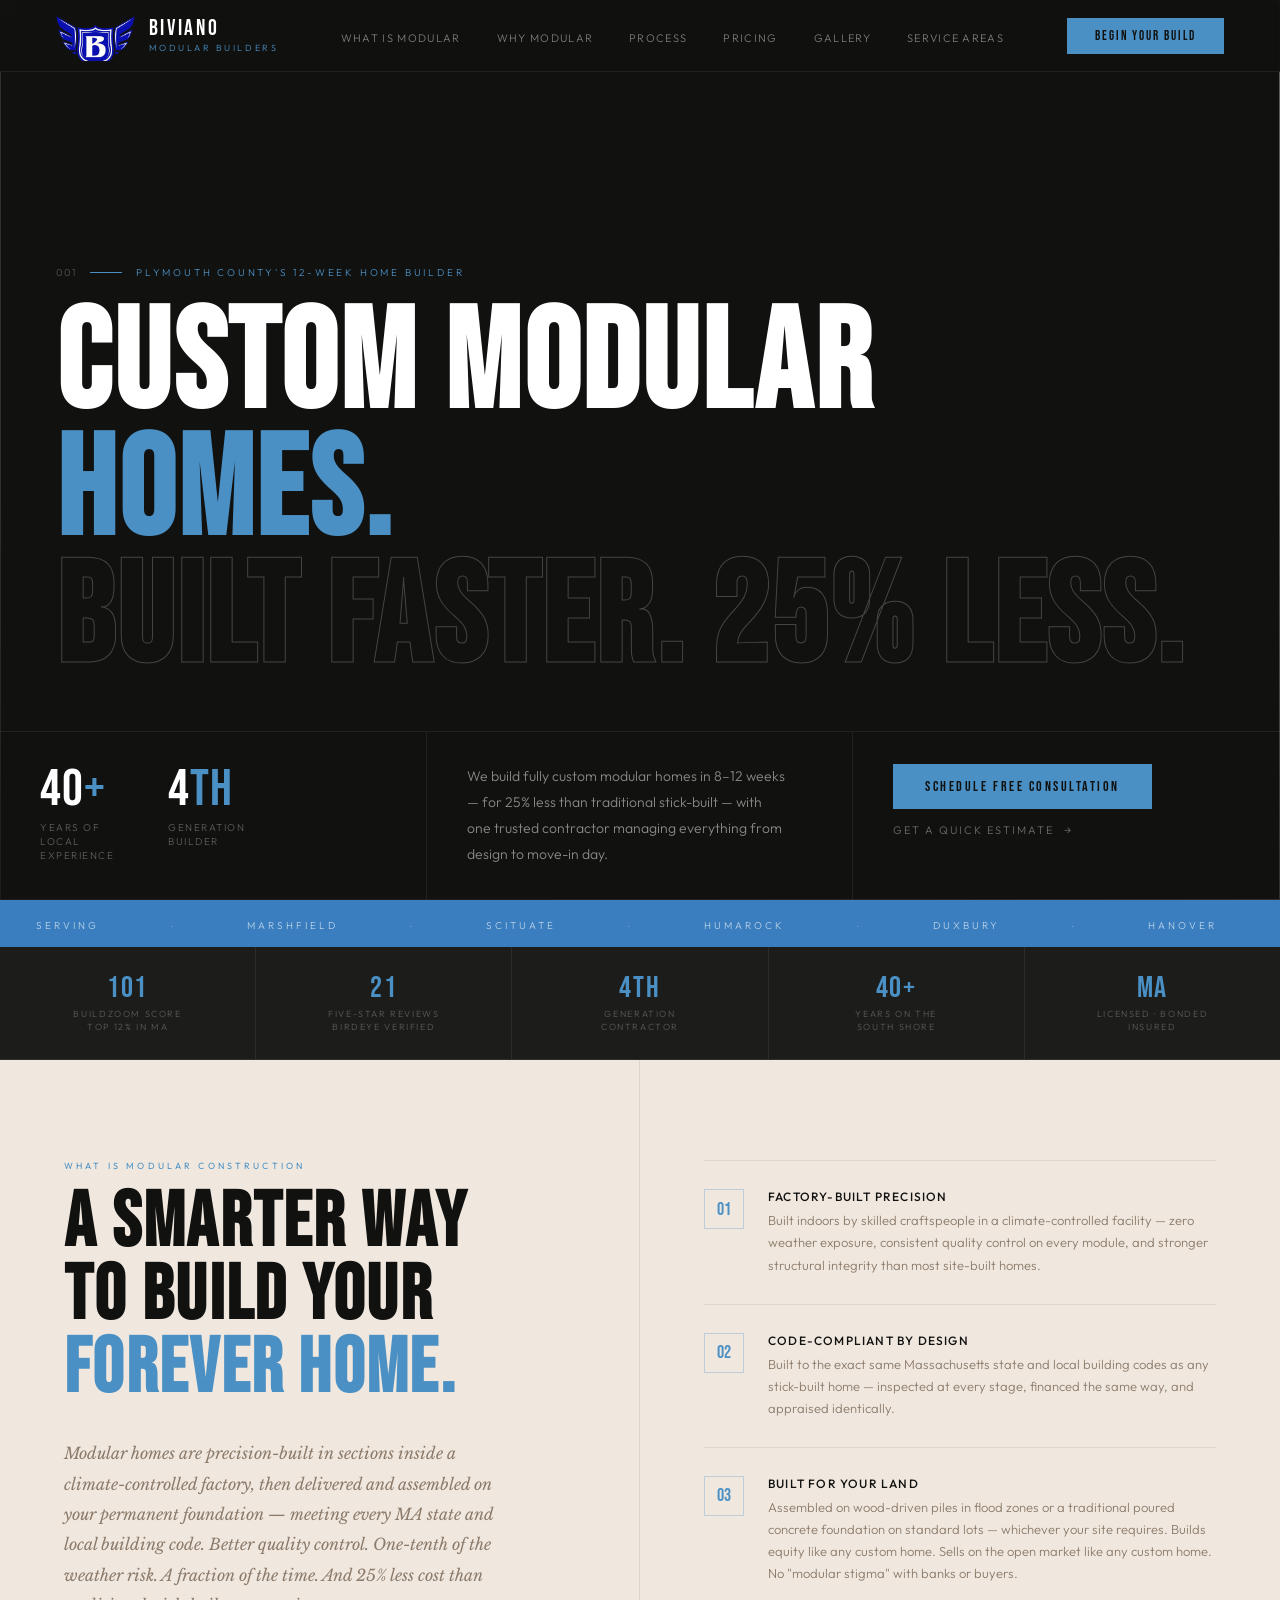
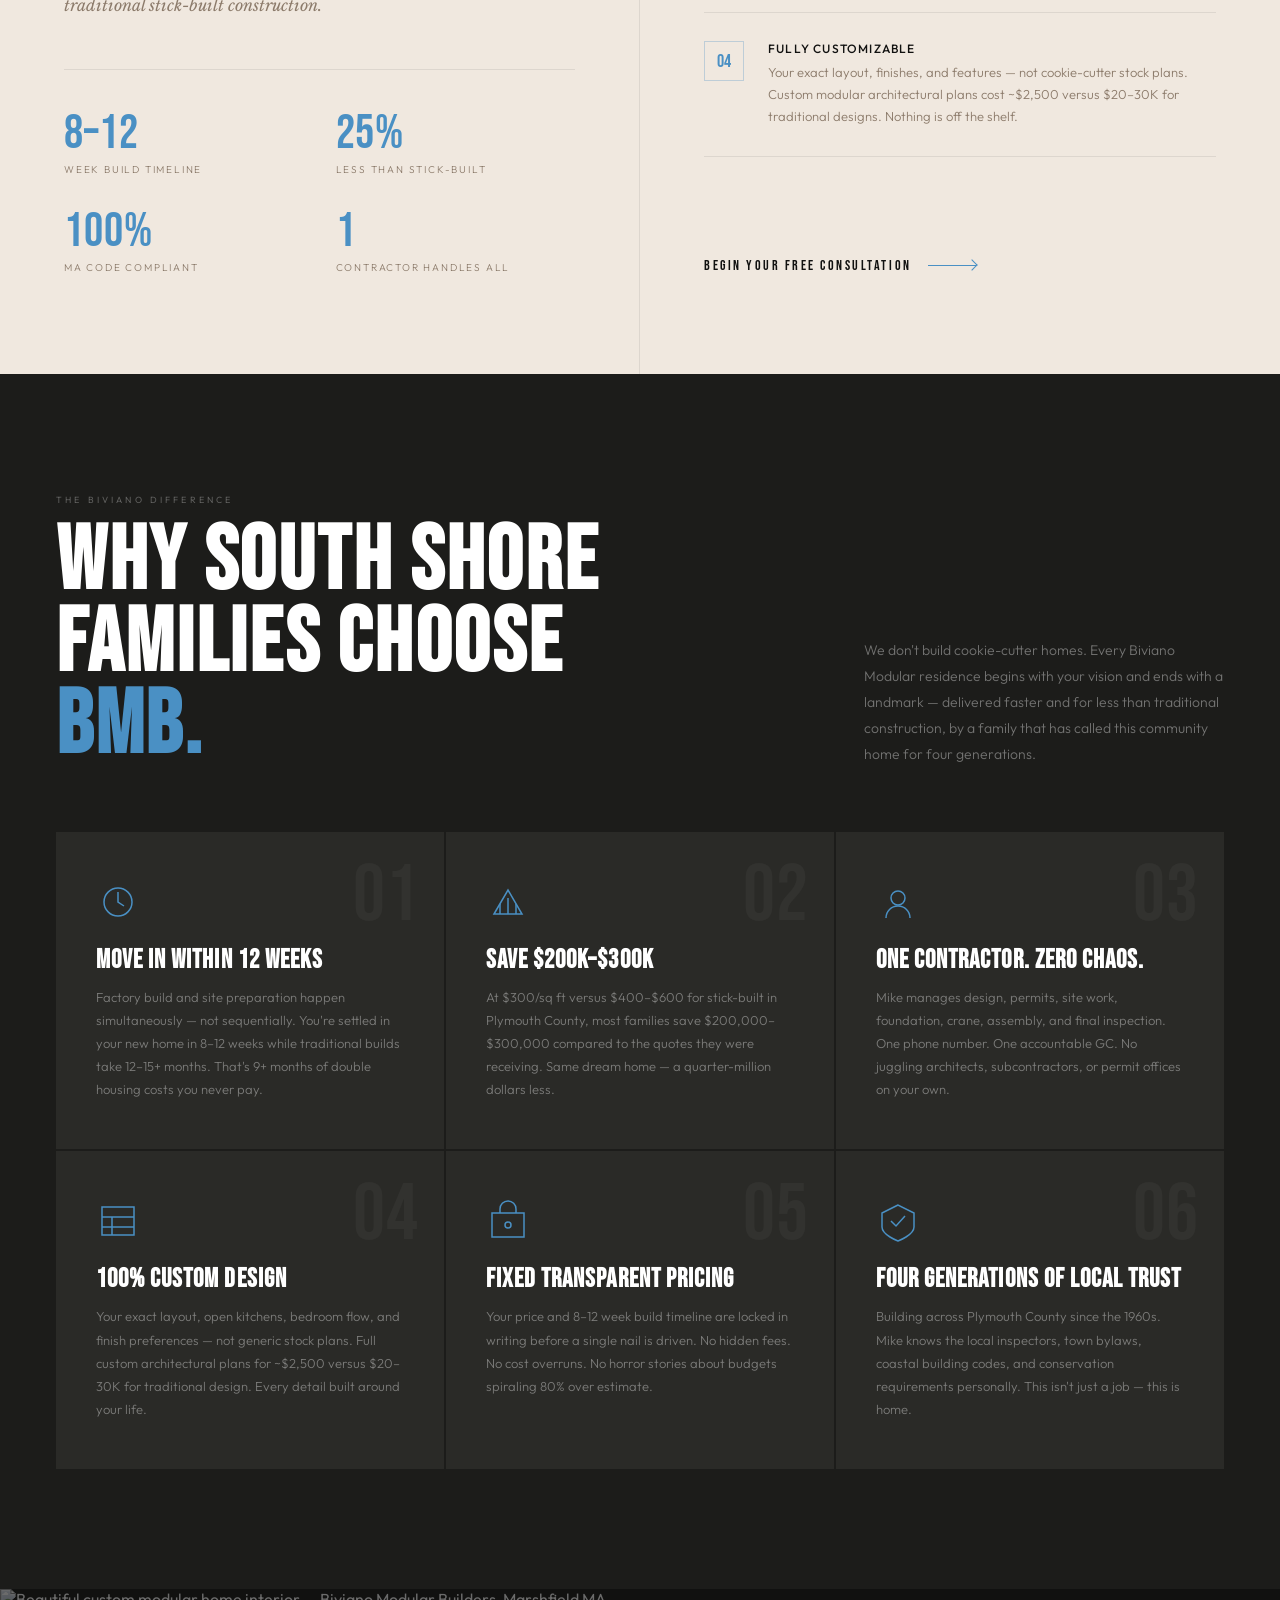
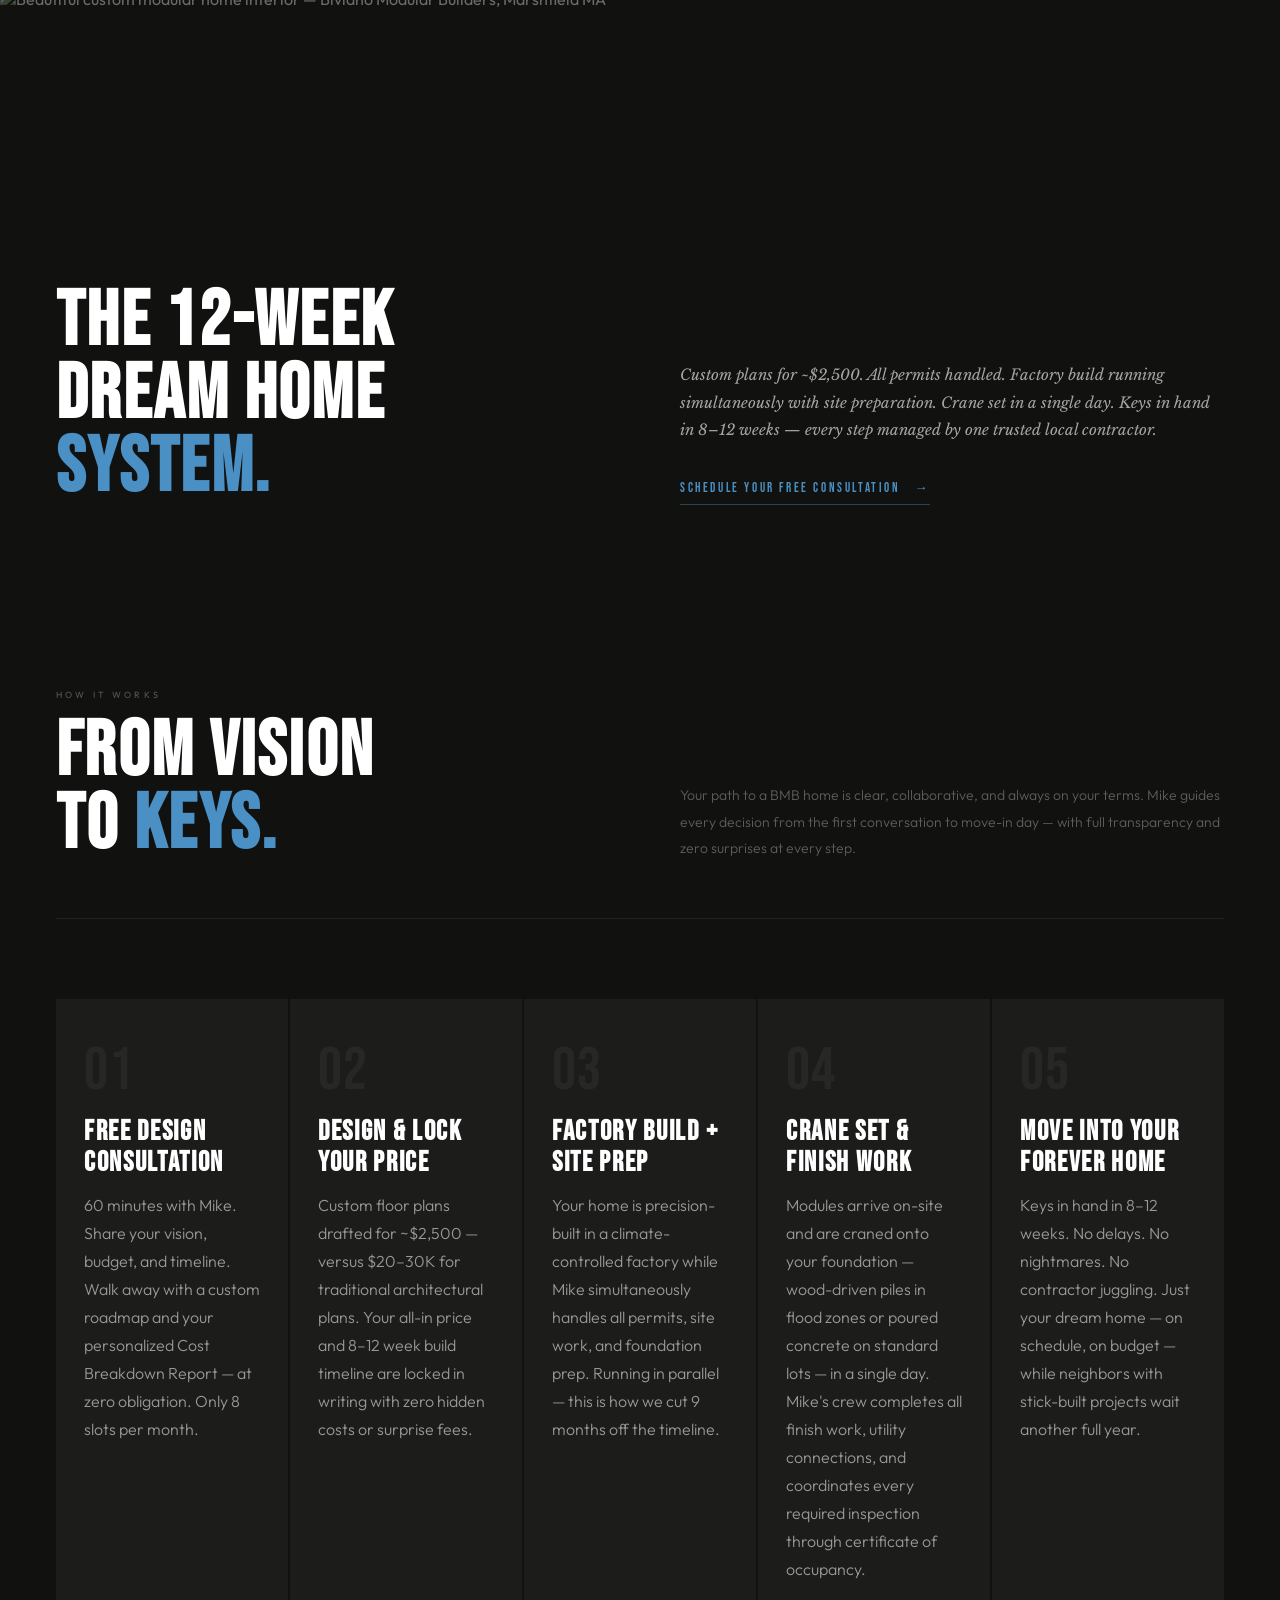
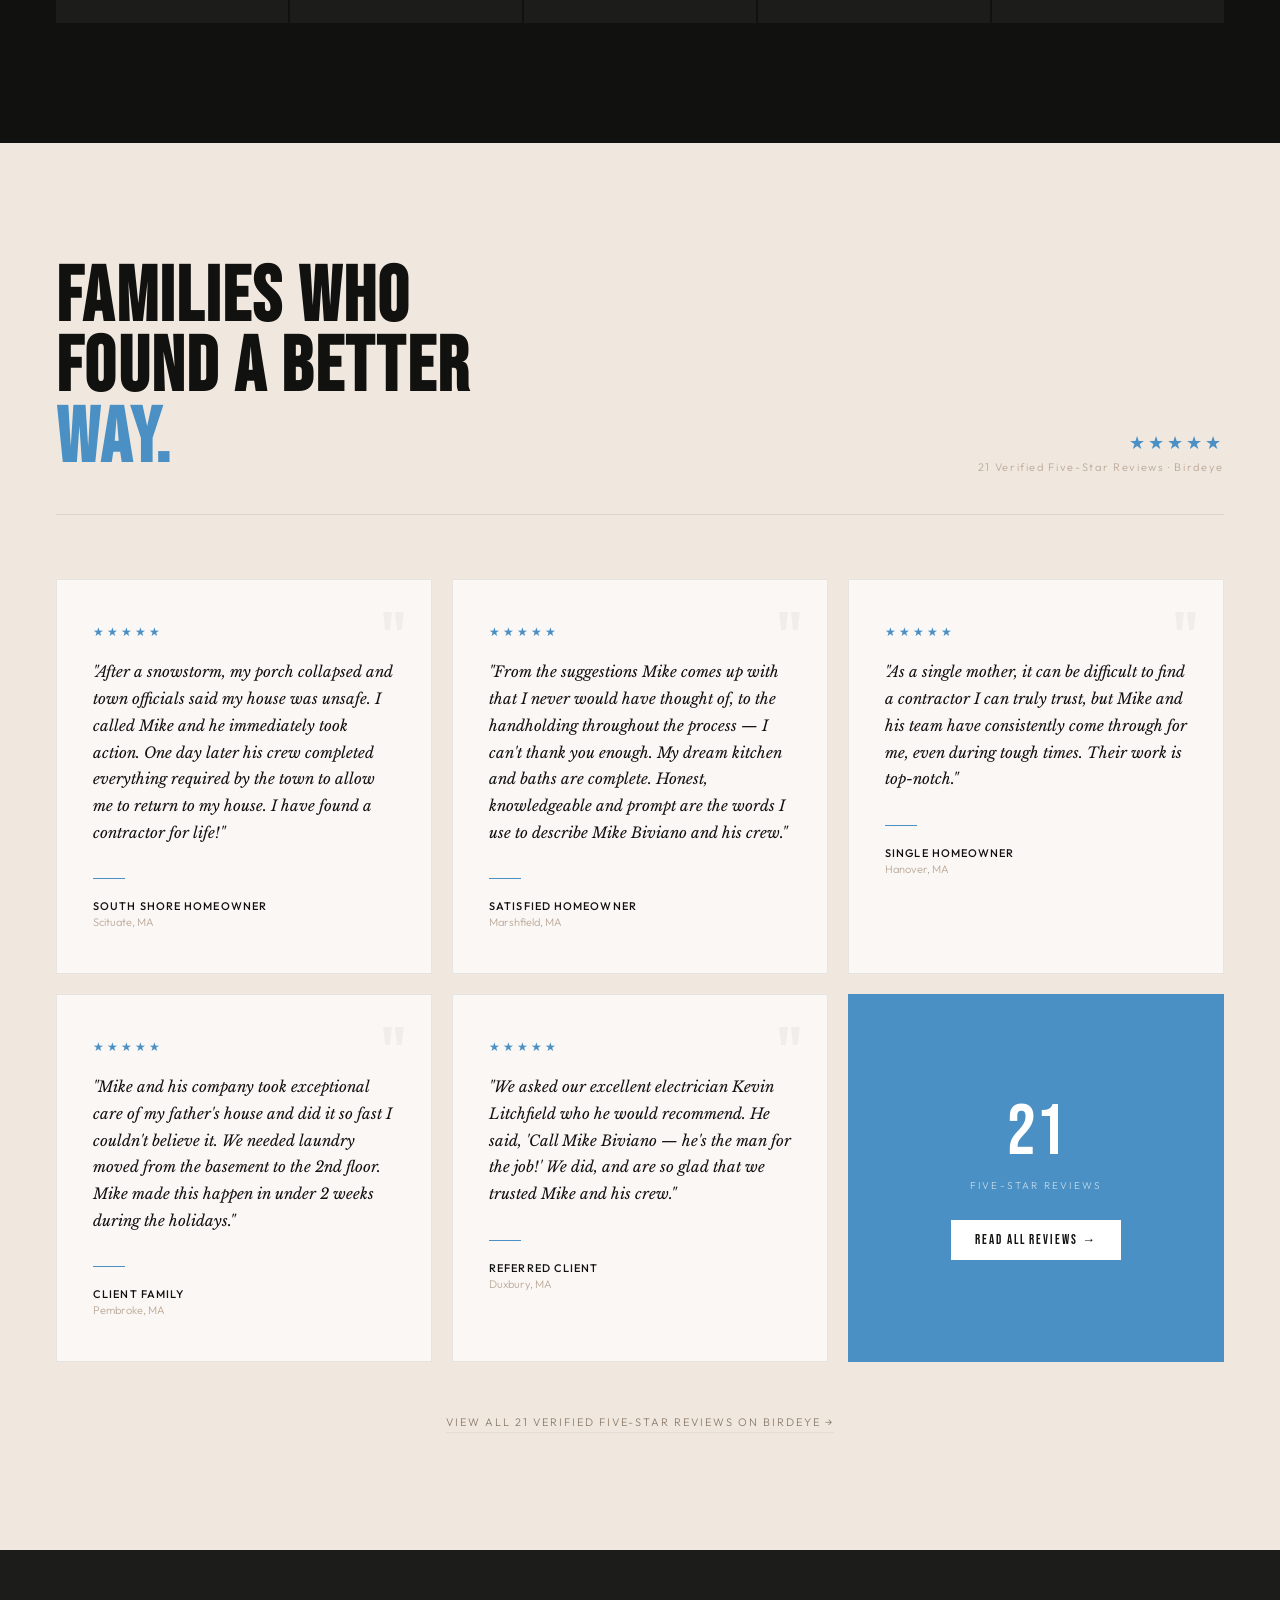
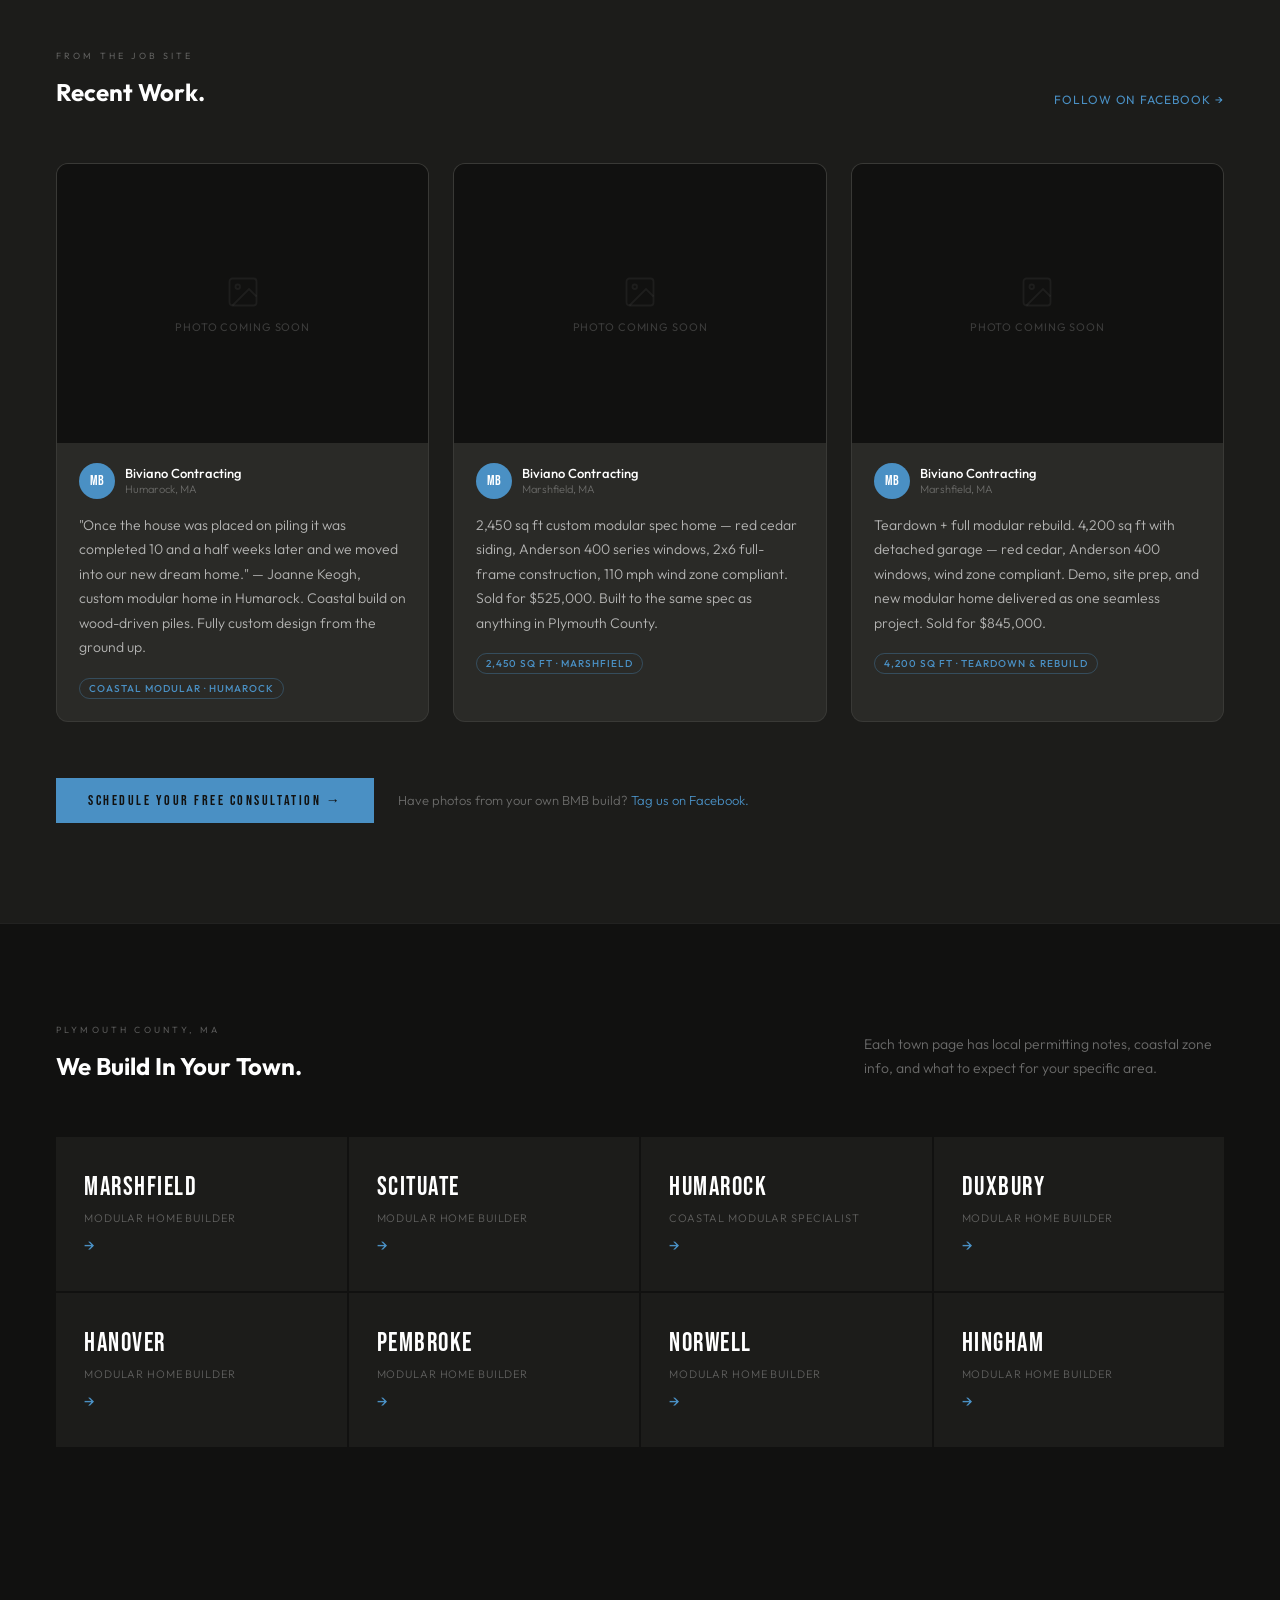
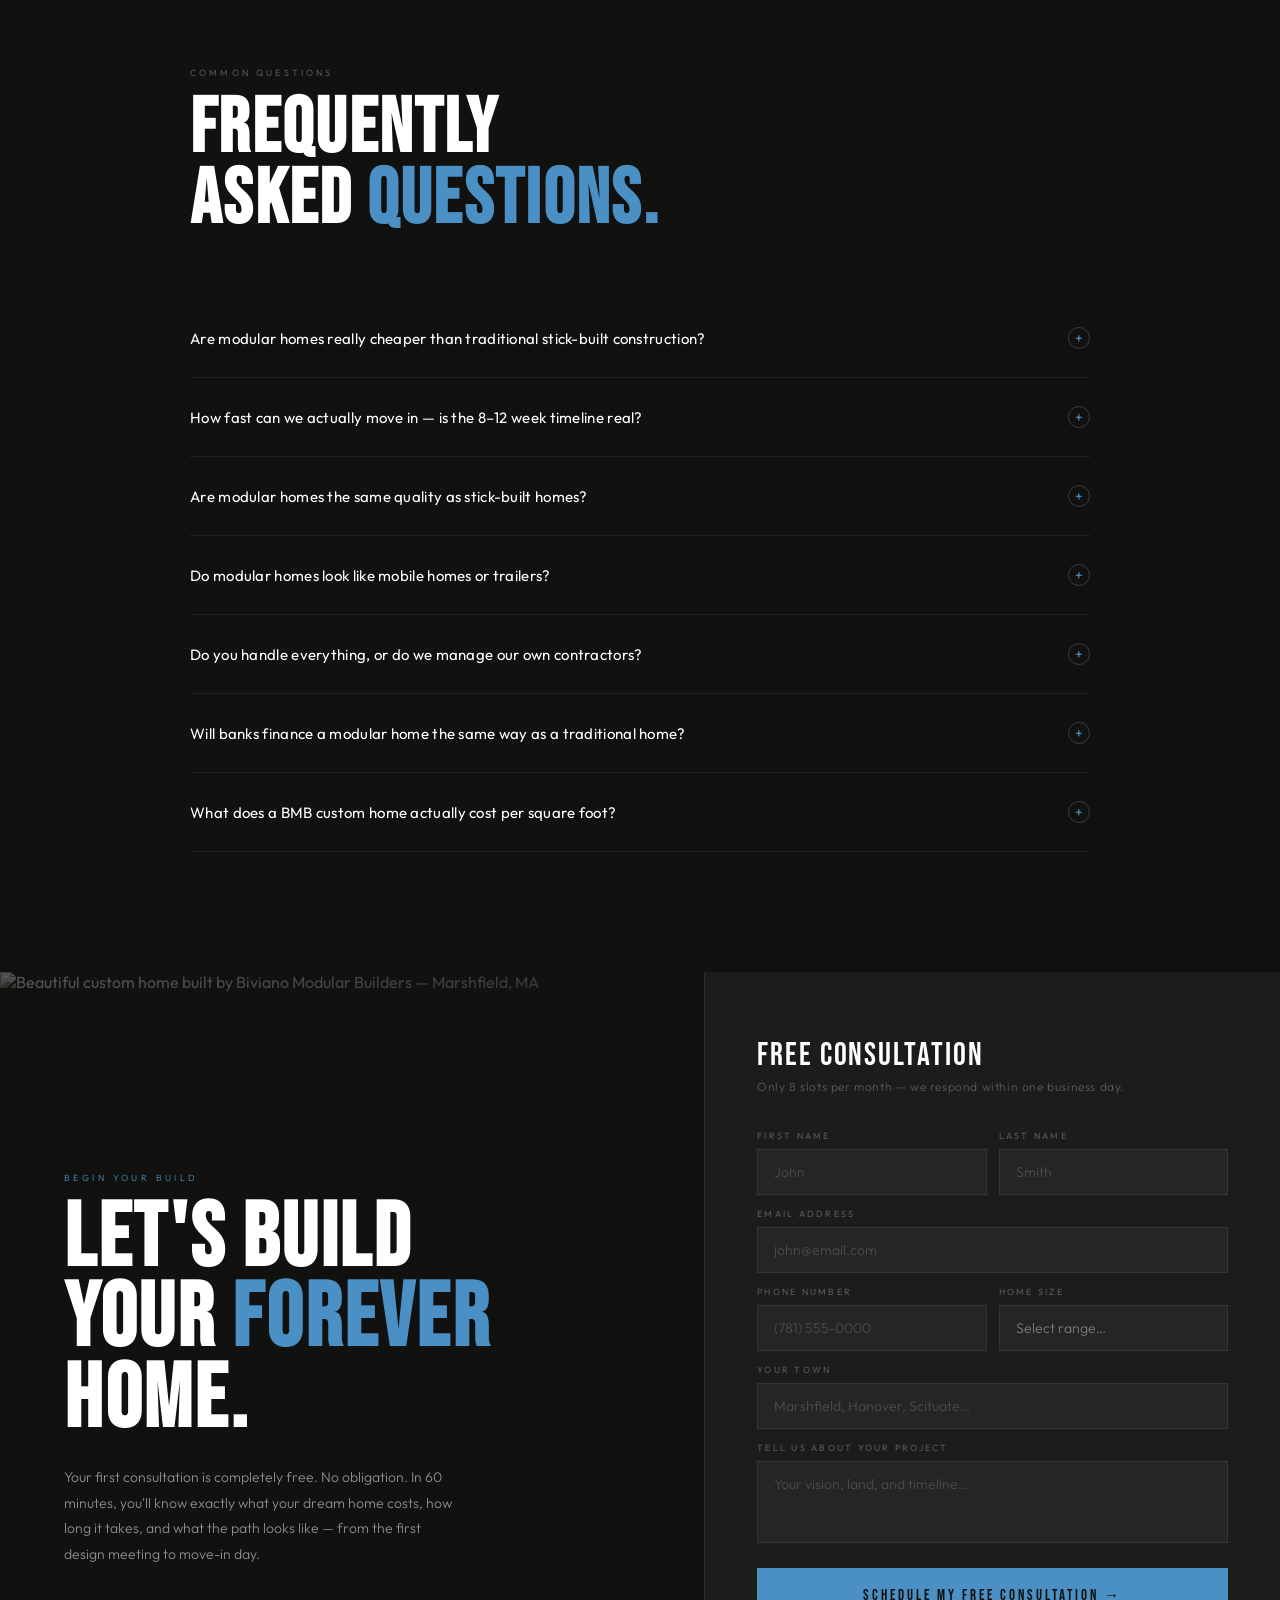
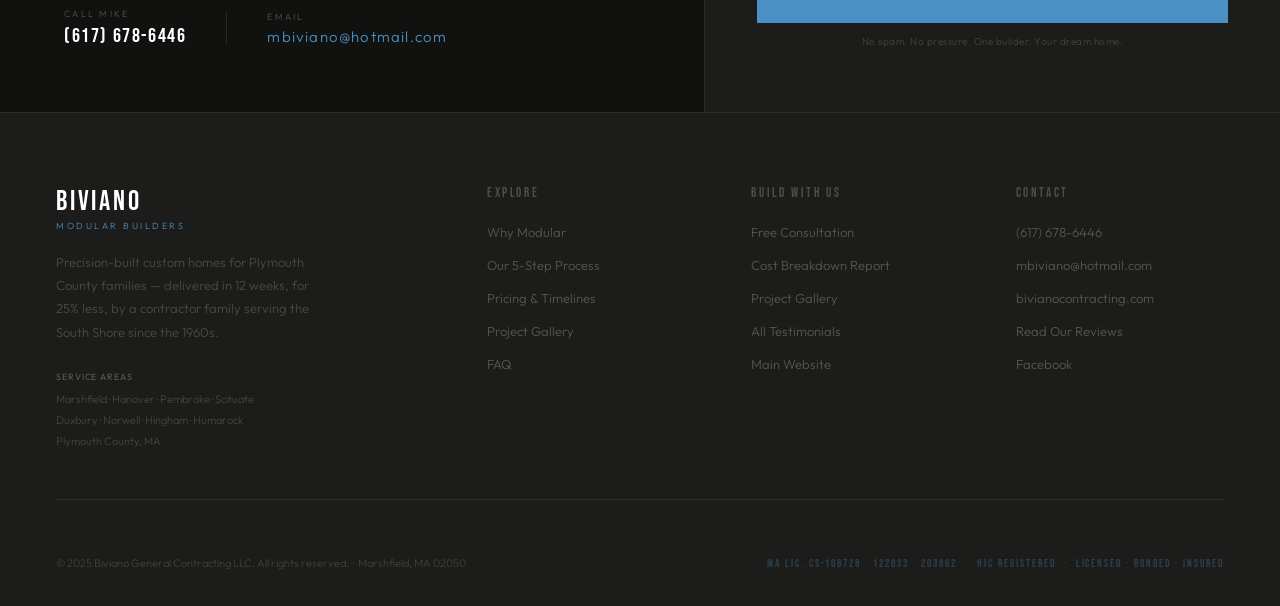
==== index.html @ fa4ee08b "Add "25% Less" to hero H1; remove rent guarantee from context - Homepage hero: "Built Faster." → "Bu" ====
<!DOCTYPE html>
<html lang="en">
<head>
  <!-- Google tag (gtag.js) -->
  <script async src="https://www.googletagmanager.com/gtag/js?id=G-GW5Z0VVDEC"></script>
  <script>
    window.dataLayer = window.dataLayer || [];
    function gtag(){dataLayer.push(arguments);}
    gtag('js', new Date());
    gtag('config', 'G-GW5Z0VVDEC');
  </script>

  <!-- ═══════════════════════════════════════════
       SEO & META
  ═══════════════════════════════════════════ -->
  <meta charset="UTF-8">
  <meta name="viewport" content="width=device-width, initial-scale=1.0">
  <title>Biviano Modular Builders | Custom Homes Built in 12 Weeks | Marshfield, MA</title>
  <meta name="description" content="Plymouth County's 4th-generation modular home builder. Build your dream custom home in 8–12 weeks for 25% less than traditional construction. Serving Marshfield, Hanover, Pembroke, Scituate &amp; the South Shore, MA.">
  <meta name="keywords" content="modular homes Marshfield MA, custom home builder Plymouth County, modular home builder South Shore MA, home builder Hanover MA, Biviano Modular Builders, custom modular homes Massachusetts, 12 week home builder">
  <link rel="canonical" href="https://www.bivianomodularbuilders.com/">

  <!-- Open Graph -->
  <meta property="og:title" content="Biviano Modular Builders | Custom Homes in 12 Weeks | Marshfield, MA">
  <meta property="og:description" content="Build your dream custom home in 8–12 weeks for 25% less than traditional construction. Plymouth County's 4th-generation modular home experts.">
  <meta property="og:type" content="website">
  <meta property="og:url" content="https://www.bivianomodularbuilders.com/">
  <meta property="og:image" content="https://images.unsplash.com/photo-1776794613474-5dad28ddd7de?w=1200&q=80">
  <meta property="og:locale" content="en_US">
  <meta property="og:site_name" content="Biviano Modular Builders">

  <!-- Twitter Card -->
  <meta name="twitter:card" content="summary_large_image">
  <meta name="twitter:title" content="Biviano Modular Builders | Custom Homes in 12 Weeks | Marshfield, MA">
  <meta name="twitter:description" content="Build your dream custom home in 8–12 weeks for 25% less. Marshfield, MA.">
  <meta name="twitter:image" content="https://images.unsplash.com/photo-1776794613474-5dad28ddd7de?w=1200&q=80">

  <!-- Fonts -->
  <link rel="preconnect" href="https://fonts.googleapis.com">
  <link rel="preconnect" href="https://fonts.gstatic.com" crossorigin>
  <link href="https://fonts.googleapis.com/css2?family=Bebas+Neue&family=Libre+Baskerville:ital,wght@0,400;0,700;1,400&family=Outfit:wght@200;300;400;500&display=swap" rel="stylesheet">

  <!-- Local Business Schema -->
  <script type="application/ld+json">
  {
    "@context": "https://schema.org",
    "@type": "GeneralContractor",
    "name": "Biviano Modular Builders",
    "legalName": "Biviano General Contracting LLC",
    "url": "https://www.bivianomodularbuilders.com",
    "description": "Plymouth County's 4th-generation modular home builder. Custom homes built in 8–12 weeks for 25% less than traditional stick-built construction.",
    "email": "mbiviano@hotmail.com",
    "address": {
      "@type": "PostalAddress",
      "addressLocality": "Marshfield",
      "addressRegion": "MA",
      "postalCode": "02050",
      "addressCountry": "US"
    },
    "geo": {
      "@type": "GeoCoordinates",
      "latitude": 42.0973,
      "longitude": -70.7084
    },
    "areaServed": [
      {"@type": "City", "name": "Marshfield, MA"},
      {"@type": "City", "name": "Hanover, MA"},
      {"@type": "City", "name": "Pembroke, MA"},
      {"@type": "City", "name": "Scituate, MA"},
      {"@type": "City", "name": "Duxbury, MA"},
      {"@type": "AdministrativeArea", "name": "Plymouth County, MA"}
    ],
    "founder": {"@type": "Person", "name": "Mike Biviano"},
    "foundingDate": "1960",
    "sameAs": ["https://www.bivianocontracting.com"],
    "aggregateRating": {
      "@type": "AggregateRating",
      "ratingValue": "5",
      "reviewCount": "21"
    },
    "hasCredential": [
      "MA Construction Supervisor License CS-108728",
      "MA Home Improvement Contractor (HIC)",
      "MA Non-Restricted Contractors License"
    ]
  }
  </script>

  <!-- FAQ Schema -->
  <script type="application/ld+json">
  {
    "@context": "https://schema.org",
    "@type": "FAQPage",
    "mainEntity": [
      {
        "@type": "Question",
        "name": "Are modular homes cheaper than traditional stick-built construction?",
        "acceptedAnswer": {
          "@type": "Answer",
          "text": "Yes — significantly. Modular homes run approximately $300 per square foot versus $400–$600 per square foot for traditional stick-built construction in Plymouth County. Most BMB families save $200,000–$300,000 compared to stick-built quotes."
        }
      },
      {
        "@type": "Question",
        "name": "How fast can we move in to a modular home?",
        "acceptedAnswer": {
          "@type": "Answer",
          "text": "8–12 weeks from groundbreaking is our historical track record. Factory build and site preparation happen simultaneously, which is how we cut 9+ months off traditional construction timelines."
        }
      },
      {
        "@type": "Question",
        "name": "Do modular homes look like mobile homes or trailers?",
        "acceptedAnswer": {
          "@type": "Answer",
          "text": "Not at all. Modern modular homes are completely indistinguishable from custom stick-built homes, inside and out. They're built on permanent foundations with the same architectural details and high-end finishes as any traditional custom home."
        }
      },
      {
        "@type": "Question",
        "name": "Will banks finance a modular home the same as a traditional home?",
        "acceptedAnswer": {
          "@type": "Answer",
          "text": "Yes. BMB modular homes are built to identical building codes and placed on permanent foundations, so they're financed through standard construction loans — the same process as any traditionally built home. They appraise normally and build equity like any stick-built home."
        }
      }
    ]
  }
  </script>

  <style>
    /* ═══════════════════════════════════════════
       DESIGN SYSTEM
    ═══════════════════════════════════════════ */
    :root {
      --coal:        #111110;
      --coal-mid:    #1C1C1A;
      --coal-light:  #2A2A27;
      --stone:       #8C7B6B;
      --stone-light: #BBA898;
      --stone-pale:  #E8DDD5;
      --sand:        #F0E8DF;
      --cream:       #FAF7F4;
      --blue:        #4A90C4;
      --blue-mid:    #3A7EBF;
      --blue-pale:   rgba(74,144,196,0.12);
      --white:       #FFFFFF;
      --rule-dark:   rgba(255,255,255,0.07);
      --rule-light:  rgba(0,0,0,0.08);
    }

    *, *::before, *::after { box-sizing: border-box; margin: 0; padding: 0; }
    html { scroll-behavior: smooth; }
    body {
      font-family: 'Outfit', sans-serif;
      background: var(--coal);
      color: var(--white);
      overflow-x: hidden;
    }

    /* ─────────────────────────────
       NAV
    ───────────────────────────── */
    nav {
      position: fixed;
      top: 0; left: 0; right: 0;
      z-index: 100;
      display: flex;
      align-items: center;
      justify-content: space-between;
      padding: 0 56px;
      height: 72px;
      background: rgba(17,17,16,0.96);
      border-bottom: 1px solid var(--rule-dark);
      backdrop-filter: blur(12px);
      -webkit-backdrop-filter: blur(12px);
    }

    .nav-logo {
      display: flex;
      align-items: center;
      gap: 14px;
      text-decoration: none;
      flex-shrink: 0;
    }
    .nav-crest-img {
      height: 50px;
      width: auto;
      flex-shrink: 0;
    }
    .nav-name {
      font-family: 'Bebas Neue', sans-serif;
      font-size: 22px;
      letter-spacing: 0.12em;
      color: var(--white);
      line-height: 1;
    }
    .nav-sub {
      font-family: 'Outfit', sans-serif;
      font-size: 9px;
      font-weight: 300;
      letter-spacing: 0.28em;
      color: var(--blue);
      text-transform: uppercase;
      margin-top: 2px;
    }

    .nav-links {
      list-style: none;
      display: flex;
      gap: 36px;
      align-items: center;
    }
    .nav-links a {
      font-family: 'Outfit', sans-serif;
      font-size: 11px;
      font-weight: 300;
      letter-spacing: 0.12em;
      text-transform: uppercase;
      color: rgba(255,255,255,0.45);
      text-decoration: none;
      transition: color 0.25s ease;
    }
    .nav-links a:hover { color: var(--white); }

    .nav-cta {
      font-family: 'Bebas Neue', sans-serif;
      font-size: 13px;
      letter-spacing: 0.15em;
      color: var(--coal);
      background: var(--blue);
      padding: 10px 28px;
      text-decoration: none;
      transition: background 0.3s ease;
      white-space: nowrap;
      flex-shrink: 0;
    }
    .nav-cta:hover { background: var(--stone-light); }

    /* Towns Dropdown */
    .nav-links .has-dropdown { position: relative; }
    .nav-dropdown {
      position: absolute;
      top: 100%;
      left: 50%;
      transform: translateX(-50%);
      background: var(--coal-mid);
      border-top: 2px solid var(--blue);
      min-width: 190px;
      display: none;
      flex-direction: column;
      padding: 6px 0;
      z-index: 200;
    }
    .has-dropdown:hover .nav-dropdown { display: flex; }
    /* Invisible bridge fills gap between link and dropdown so hover stays active */
    .has-dropdown::after {
      content: '';
      position: absolute;
      top: 100%;
      left: 0;
      right: 0;
      height: 12px;
    }
    .nav-dropdown a {
      font-family: 'Outfit', sans-serif;
      font-size: 11px;
      font-weight: 300;
      letter-spacing: 0.1em;
      text-transform: uppercase;
      color: rgba(255,255,255,0.5);
      text-decoration: none;
      padding: 10px 20px;
      transition: color 0.2s ease, background 0.2s ease;
      white-space: nowrap;
    }
    .nav-dropdown a:hover { color: var(--white); background: rgba(255,255,255,0.05); }

    /* Hamburger */
    .nav-hamburger {
      display: none;
      flex-direction: column;
      justify-content: center;
      gap: 5px;
      cursor: pointer;
      padding: 6px;
      background: none;
      border: none;
      width: 36px;
      height: 36px;
      flex-shrink: 0;
    }
    .nav-hamburger span {
      display: block;
      width: 24px;
      height: 1px;
      background: var(--white);
      transition: transform 0.3s ease, opacity 0.3s ease;
    }
    .nav-hamburger.open span:nth-child(1) { transform: translateY(6px) rotate(45deg); }
    .nav-hamburger.open span:nth-child(2) { opacity: 0; }
    .nav-hamburger.open span:nth-child(3) { transform: translateY(-6px) rotate(-45deg); }

    /* Mobile Menu Overlay */
    .mobile-menu {
      position: fixed;
      top: 72px; left: 0; right: 0; bottom: 0;
      background: var(--coal-mid);
      z-index: 99;
      display: flex;
      flex-direction: column;
      padding: 40px 28px;
      transform: translateX(100%);
      transition: transform 0.35s cubic-bezier(0.4,0,0.2,1);
      overflow-y: auto;
    }
    .mobile-menu.open { transform: translateX(0); }
    .mobile-menu a {
      font-family: 'Bebas Neue', sans-serif;
      font-size: 36px;
      letter-spacing: 0.06em;
      color: rgba(255,255,255,0.45);
      text-decoration: none;
      border-bottom: 1px solid var(--rule-dark);
      padding: 18px 0;
      transition: color 0.2s ease;
    }
    .mobile-menu a:hover { color: var(--white); }
    .mobile-cta {
      margin-top: 28px;
      color: var(--coal) !important;
      background: var(--blue);
      text-align: center;
      padding: 18px !important;
      border-bottom: none !important;
      font-size: 18px !important;
    }
    .mobile-cta:hover { background: var(--stone-light) !important; }
    .mobile-section-label {
      font-family: 'Outfit', sans-serif;
      font-size: 10px;
      font-weight: 300;
      letter-spacing: 0.22em;
      text-transform: uppercase;
      color: var(--blue);
      padding: 24px 0 8px;
      border-top: 1px solid var(--rule-dark);
      margin-top: 8px;
    }
    .mobile-town-link {
      font-family: 'Outfit', sans-serif;
      font-size: 15px;
      font-weight: 300;
      letter-spacing: 0.1em;
      text-transform: uppercase;
      color: rgba(255,255,255,0.4);
      text-decoration: none;
      padding: 10px 0;
      border-bottom: 1px solid rgba(255,255,255,0.05);
      transition: color 0.2s ease;
    }
    .mobile-town-link:hover { color: var(--white); }

    /* ─────────────────────────────
       HERO
    ───────────────────────────── */
    .hero {
      min-height: 100vh;
      display: grid;
      grid-template-rows: 1fr auto;
      padding-top: 72px;
      position: relative;
      overflow: hidden;
    }

    .hero-bg {
      position: absolute;
      inset: 0;
      z-index: 0;
    }
    .hero-bg img {
      width: 100%; height: 100%;
      object-fit: cover;
      filter: saturate(0.5) brightness(0.55);
    }
    .hero-bg::after {
      content: '';
      position: absolute;
      inset: 0;
      background:
        linear-gradient(to right, rgba(17,17,16,0.65) 40%, rgba(17,17,16,0.15) 100%),
        linear-gradient(to top, rgba(17,17,16,0.6) 0%, transparent 45%);
    }

    .hero-main {
      position: relative;
      z-index: 2;
      display: flex;
      flex-direction: column;
      justify-content: flex-end;
      padding: 80px 56px 0;
    }

    .hero-tag {
      display: flex;
      align-items: center;
      gap: 14px;
      margin-bottom: 24px;
      opacity: 0;
      animation: revealRight 0.6s ease 0.2s forwards;
    }
    .hero-tag-num {
      font-family: 'Outfit', sans-serif;
      font-size: 10px;
      font-weight: 300;
      letter-spacing: 0.1em;
      color: rgba(255,255,255,0.28);
    }
    .hero-tag-rule { width: 32px; height: 1px; background: var(--blue); flex-shrink: 0; }
    .hero-tag-text {
      font-family: 'Outfit', sans-serif;
      font-size: 10px;
      font-weight: 300;
      letter-spacing: 0.28em;
      text-transform: uppercase;
      color: var(--blue);
    }

    h1.hero-headline {
      font-family: 'Bebas Neue', sans-serif;
      font-size: clamp(72px, 11vw, 150px);
      line-height: 0.9;
      letter-spacing: 0.02em;
      color: var(--white);
      margin-bottom: 0;
      opacity: 0;
      animation: revealUp 0.8s ease 0.3s forwards;
    }
    h1.hero-headline .accent { color: var(--blue); }
    h1.hero-headline .outline {
      -webkit-text-stroke: 1px rgba(255,255,255,0.22);
      color: transparent;
    }

    .hero-bottom-row {
      position: relative;
      z-index: 2;
      display: grid;
      grid-template-columns: 1fr 1fr 1fr;
      border-top: 1px solid var(--rule-dark);
      margin-top: 48px;
      opacity: 0;
      animation: fadeIn 0.7s ease 0.9s forwards;
    }
    .hero-bottom-cell {
      padding: 32px 40px;
      border-right: 1px solid var(--rule-dark);
    }
    .hero-bottom-cell:last-child { border-right: none; }

    .hero-stat-row {
      display: flex;
      gap: 48px;
      align-items: flex-start;
    }
    .hero-big-stat {
      font-family: 'Bebas Neue', sans-serif;
      font-size: 52px;
      letter-spacing: 0.02em;
      line-height: 1;
      color: var(--white);
    }
    .hero-big-stat span { color: var(--blue); }
    .hero-big-label {
      font-family: 'Outfit', sans-serif;
      font-size: 10px;
      font-weight: 300;
      letter-spacing: 0.15em;
      text-transform: uppercase;
      color: rgba(255,255,255,0.32);
      margin-top: 5px;
      max-width: 80px;
      line-height: 1.4;
    }

    .hero-sub-text {
      font-family: 'Outfit', sans-serif;
      font-size: 14px;
      font-weight: 300;
      line-height: 1.85;
      color: rgba(255,255,255,0.5);
      max-width: 320px;
    }

    .hero-cta-group {
      display: flex;
      flex-direction: column;
      gap: 14px;
      align-items: flex-start;
      justify-content: center;
    }
    .btn-primary {
      font-family: 'Bebas Neue', sans-serif;
      font-size: 14px;
      letter-spacing: 0.18em;
      color: var(--coal);
      background: var(--blue);
      padding: 14px 32px;
      text-decoration: none;
      display: inline-block;
      transition: background 0.3s ease;
    }
    .btn-primary:hover { background: var(--stone-light); }
    .btn-ghost {
      font-family: 'Outfit', sans-serif;
      font-size: 11px;
      font-weight: 300;
      letter-spacing: 0.18em;
      text-transform: uppercase;
      color: rgba(255,255,255,0.38);
      text-decoration: none;
      display: flex;
      align-items: center;
      gap: 10px;
      transition: color 0.25s ease, gap 0.25s ease;
    }
    .btn-ghost:hover { color: var(--white); gap: 18px; }
    .btn-ghost::after { content: '→'; }

    /* ─────────────────────────────
       MARQUEE
    ───────────────────────────── */
    .marquee-strip {
      background: var(--blue-mid);
      overflow: hidden;
      padding: 13px 0;
      white-space: nowrap;
    }
    .marquee-inner {
      display: inline-flex;
      animation: marquee 35s linear infinite;
    }
    .marquee-item {
      font-family: 'Outfit', sans-serif;
      font-size: 10px;
      font-weight: 300;
      letter-spacing: 0.3em;
      text-transform: uppercase;
      color: rgba(255,255,255,0.65);
      padding: 0 36px;
    }
    .marquee-dot { color: rgba(255,255,255,0.3); font-size: 12px; vertical-align: middle; }

    /* ─────────────────────────────
       CREDENTIALS BAR
    ───────────────────────────── */
    .cred-bar {
      background: var(--coal-mid);
      border-bottom: 1px solid var(--rule-dark);
    }
    .cred-bar-inner {
      display: flex;
      justify-content: stretch;
    }
    .cred-item {
      flex: 1;
      display: flex;
      flex-direction: column;
      justify-content: center;
      align-items: center;
      padding: 26px 16px;
      border-right: 1px solid var(--rule-dark);
      text-align: center;
    }
    .cred-item:last-child { border-right: none; }
    .cred-num {
      font-family: 'Bebas Neue', sans-serif;
      font-size: 30px;
      letter-spacing: 0.06em;
      color: var(--blue);
      line-height: 1;
    }
    .cred-label {
      font-family: 'Outfit', sans-serif;
      font-size: 9px;
      font-weight: 300;
      letter-spacing: 0.18em;
      text-transform: uppercase;
      color: rgba(255,255,255,0.28);
      margin-top: 5px;
      line-height: 1.4;
    }

    /* ─────────────────────────────
       SHARED TYPOGRAPHY
    ───────────────────────────── */
    .overline {
      font-family: 'Outfit', sans-serif;
      font-size: 9px;
      font-weight: 400;
      letter-spacing: 0.35em;
      text-transform: uppercase;
      color: var(--blue);
      display: block;
      margin-bottom: 16px;
    }
    .overline-light { color: rgba(255,255,255,0.3); }

    .big-heading {
      font-family: 'Bebas Neue', sans-serif;
      font-size: clamp(52px, 6vw, 80px);
      letter-spacing: 0.03em;
      line-height: 0.95;
      color: var(--coal);
    }
    .big-heading .em { color: var(--blue); }
    .big-heading-light { color: var(--white); }

    /* ─────────────────────────────
       SPLIT INTRO — WHAT IS MODULAR
    ───────────────────────────── */
    .split-intro {
      display: grid;
      grid-template-columns: 1fr 1fr;
      background: var(--sand);
      color: var(--coal);
    }
    .split-left {
      padding: 100px 64px;
      border-right: 1px solid var(--rule-light);
    }
    .split-right {
      padding: 100px 64px;
      display: flex;
      flex-direction: column;
      justify-content: space-between;
    }

    .split-body {
      font-family: 'Libre Baskerville', serif;
      font-size: 16px;
      font-style: italic;
      font-weight: 400;
      line-height: 1.9;
      color: var(--stone);
      margin-top: 32px;
      max-width: 440px;
    }

    .split-facts {
      display: grid;
      grid-template-columns: 1fr 1fr;
      gap: 32px;
      margin-top: 48px;
      padding-top: 40px;
      border-top: 1px solid var(--rule-light);
    }
    .split-fact-num {
      font-family: 'Bebas Neue', sans-serif;
      font-size: 48px;
      letter-spacing: 0.02em;
      color: var(--blue);
      line-height: 1;
    }
    .split-fact-label {
      font-family: 'Outfit', sans-serif;
      font-size: 10px;
      font-weight: 300;
      letter-spacing: 0.18em;
      text-transform: uppercase;
      color: var(--stone);
      margin-top: 5px;
    }

    .modular-steps-list {
      display: flex;
      flex-direction: column;
      flex: 1;
    }
    .mod-step {
      display: flex;
      gap: 24px;
      padding: 28px 0;
      border-bottom: 1px solid var(--rule-light);
      cursor: default;
    }
    .mod-step:first-child { border-top: 1px solid var(--rule-light); }
    .mod-step-icon {
      width: 40px; height: 40px;
      border: 1px solid rgba(74,144,196,0.3);
      display: flex;
      align-items: center;
      justify-content: center;
      flex-shrink: 0;
      font-family: 'Bebas Neue', sans-serif;
      font-size: 18px;
      color: var(--blue);
      transition: background 0.3s ease, color 0.3s ease;
    }
    .mod-step:hover .mod-step-icon {
      background: var(--blue);
      color: var(--white);
    }
    .mod-step-title {
      font-family: 'Outfit', sans-serif;
      font-size: 12px;
      font-weight: 500;
      letter-spacing: 0.1em;
      text-transform: uppercase;
      color: var(--coal);
      margin-bottom: 5px;
    }
    .mod-step-desc {
      font-family: 'Outfit', sans-serif;
      font-size: 13px;
      font-weight: 300;
      line-height: 1.7;
      color: var(--stone);
    }

    .split-cta-link {
      display: flex;
      align-items: center;
      gap: 16px;
      text-decoration: none;
      margin-top: 40px;
      transition: gap 0.25s ease;
    }
    .split-cta-link:hover { gap: 26px; }
    .split-cta-link span {
      font-family: 'Bebas Neue', sans-serif;
      font-size: 14px;
      letter-spacing: 0.18em;
      color: var(--coal);
    }
    .split-cta-arrow {
      width: 48px; height: 1px;
      background: var(--blue);
      position: relative;
      flex-shrink: 0;
    }
    .split-cta-arrow::after {
      content: '';
      position: absolute;
      right: 0; top: -4px;
      width: 8px; height: 8px;
      border-right: 1px solid var(--blue);
      border-top: 1px solid var(--blue);
      transform: rotate(45deg);
    }

    /* ─────────────────────────────
       ADVANTAGES
    ───────────────────────────── */
    .adv-section {
      padding: 120px 56px;
      background: var(--coal-mid);
    }
    .adv-header-row {
      display: flex;
      justify-content: space-between;
      align-items: flex-end;
      margin-bottom: 64px;
      gap: 40px;
    }
    .adv-big-title {
      font-family: 'Bebas Neue', sans-serif;
      font-size: clamp(52px, 7vw, 90px);
      letter-spacing: 0.03em;
      line-height: 0.92;
      color: var(--white);
    }
    .adv-big-title .em { color: var(--blue); }
    .adv-sub-text {
      max-width: 360px;
      font-family: 'Outfit', sans-serif;
      font-size: 14px;
      font-weight: 300;
      line-height: 1.85;
      color: rgba(255,255,255,0.38);
    }

    .adv-tiles {
      display: grid;
      grid-template-columns: repeat(3, 1fr);
      gap: 2px;
    }
    .adv-tile {
      background: var(--coal-light);
      padding: 48px 40px;
      position: relative;
      overflow: hidden;
      cursor: default;
      transition: background 0.3s ease;
    }
    .adv-tile::after {
      content: '';
      position: absolute;
      bottom: 0; left: 0; right: 0;
      height: 2px;
      background: var(--blue);
      transform: scaleX(0);
      transform-origin: left;
      transition: transform 0.4s ease;
    }
    .adv-tile:hover { background: rgba(74,144,196,0.06); }
    .adv-tile:hover::after { transform: scaleX(1); }
    .adv-tile-num {
      font-family: 'Bebas Neue', sans-serif;
      font-size: 80px;
      letter-spacing: 0.02em;
      color: rgba(255,255,255,0.04);
      line-height: 1;
      position: absolute;
      top: 24px; right: 24px;
    }
    .adv-tile-icon {
      width: 44px; height: 44px;
      color: var(--blue);
      margin-bottom: 24px;
      display: block;
    }
    .adv-tile-title {
      font-family: 'Bebas Neue', sans-serif;
      font-size: 26px;
      letter-spacing: 0.04em;
      color: var(--white);
      margin-bottom: 12px;
      line-height: 1;
    }
    .adv-tile-desc {
      font-family: 'Outfit', sans-serif;
      font-size: 13px;
      font-weight: 300;
      line-height: 1.78;
      color: rgba(255,255,255,0.38);
    }

    /* ─────────────────────────────
       FULL BLEED
    ───────────────────────────── */
    .full-bleed {
      position: relative;
      height: 580px;
      overflow: hidden;
    }
    .full-bleed img {
      width: 100%; height: 100%;
      object-fit: cover;
      filter: saturate(0.45) brightness(0.42);
    }
    .full-bleed-overlay {
      position: absolute;
      inset: 0;
      display: flex;
      align-items: flex-end;
      padding: 64px 56px;
      background: linear-gradient(to top, rgba(17,17,16,0.88) 0%, transparent 65%);
    }
    .full-bleed-inner {
      display: grid;
      grid-template-columns: 1fr 1fr;
      gap: 80px;
      width: 100%;
      align-items: end;
    }
    .full-bleed-heading {
      font-family: 'Bebas Neue', sans-serif;
      font-size: clamp(48px, 6vw, 80px);
      letter-spacing: 0.03em;
      line-height: 0.95;
      color: var(--white);
    }
    .full-bleed-heading .em { color: var(--blue); }
    .full-bleed-sub {
      font-family: 'Libre Baskerville', serif;
      font-size: 15px;
      font-style: italic;
      line-height: 1.85;
      color: rgba(255,255,255,0.62);
      margin-bottom: 32px;
    }
    .full-bleed-link {
      display: inline-flex;
      align-items: center;
      gap: 14px;
      font-family: 'Bebas Neue', sans-serif;
      font-size: 13px;
      letter-spacing: 0.2em;
      color: var(--blue);
      text-decoration: none;
      border-bottom: 1px solid rgba(74,144,196,0.4);
      padding-bottom: 8px;
      transition: color 0.25s ease, gap 0.25s ease;
    }
    .full-bleed-link:hover { color: var(--stone-light); gap: 22px; }
    .full-bleed-link::after { content: '→'; }

    /* ─────────────────────────────
       PROCESS
    ───────────────────────────── */
    .process-section {
      background: var(--coal);
      padding: 120px 56px;
    }
    .process-inner { max-width: 1400px; margin: 0 auto; }
    .process-top {
      display: grid;
      grid-template-columns: 1fr 1fr;
      gap: 80px;
      align-items: end;
      margin-bottom: 80px;
      padding-bottom: 56px;
      border-bottom: 1px solid var(--rule-dark);
    }
    .process-top-right {
      font-family: 'Outfit', sans-serif;
      font-size: 14px;
      font-weight: 300;
      line-height: 1.9;
      color: rgba(255,255,255,0.32);
    }
    .process-steps {
      display: grid;
      grid-template-columns: repeat(5, 1fr);
      gap: 2px;
    }
    .p-step {
      background: var(--coal-mid);
      padding: 40px 28px;
      border-top: 2px solid transparent;
      transition: border-color 0.3s ease, background 0.3s ease;
    }
    .p-step:hover {
      border-color: var(--blue);
      background: var(--coal-light);
    }
    .p-step-num {
      font-family: 'Bebas Neue', sans-serif;
      font-size: 60px;
      letter-spacing: 0.02em;
      color: rgba(255,255,255,0.05);
      line-height: 1;
      margin-bottom: 16px;
    }
    .p-step-title {
      font-family: 'Bebas Neue', sans-serif;
      font-size: 28px;
      letter-spacing: 0.06em;
      color: var(--white);
      margin-bottom: 12px;
      line-height: 1.1;
    }
    .p-step-desc {
      font-family: 'Outfit', sans-serif;
      font-size: 16px;
      font-weight: 300;
      line-height: 1.75;
      color: rgba(255,255,255,0.55);
    }

    /* ─────────────────────────────
       TESTIMONIALS
    ───────────────────────────── */
    .test-section {
      background: var(--sand);
      padding: 120px 56px;
      color: var(--coal);
    }
    .test-inner { max-width: 1400px; margin: 0 auto; }
    .test-top {
      display: flex;
      justify-content: space-between;
      align-items: flex-end;
      margin-bottom: 64px;
      padding-bottom: 40px;
      border-bottom: 1px solid var(--rule-light);
    }
    .test-big-title {
      font-family: 'Bebas Neue', sans-serif;
      font-size: clamp(48px, 6vw, 80px);
      letter-spacing: 0.03em;
      line-height: 0.92;
      color: var(--coal);
    }
    .test-big-title .em { color: var(--blue); }
    .test-rating-block { text-align: right; }
    .test-stars {
      font-size: 18px;
      letter-spacing: 3px;
      color: var(--blue);
      margin-bottom: 6px;
    }
    .test-count {
      font-family: 'Outfit', sans-serif;
      font-size: 11px;
      font-weight: 300;
      letter-spacing: 0.15em;
      color: var(--stone-light);
    }

    .test-cards {
      display: grid;
      grid-template-columns: repeat(3, 1fr);
      gap: 20px;
    }
    .t-card {
      background: var(--cream);
      padding: 44px 36px;
      border: 1px solid var(--rule-light);
      position: relative;
      transition: box-shadow 0.3s ease, transform 0.3s ease;
    }
    .t-card:hover {
      box-shadow: 0 16px 48px rgba(0,0,0,0.08);
      transform: translateY(-4px);
    }
    .t-card-stars {
      font-size: 12px;
      color: var(--blue);
      letter-spacing: 3px;
      margin-bottom: 20px;
    }
    .t-card-quote {
      font-family: 'Libre Baskerville', serif;
      font-size: 15px;
      font-style: italic;
      line-height: 1.78;
      color: var(--coal);
      margin-bottom: 32px;
    }
    .t-card-rule { width: 32px; height: 1px; background: var(--blue); margin-bottom: 20px; }
    .t-card-name {
      font-family: 'Outfit', sans-serif;
      font-size: 11px;
      font-weight: 500;
      letter-spacing: 0.1em;
      text-transform: uppercase;
      color: var(--coal);
    }
    .t-card-loc {
      font-family: 'Outfit', sans-serif;
      font-size: 11px;
      font-weight: 300;
      color: var(--stone-light);
      margin-top: 2px;
    }
    .t-card-corner {
      position: absolute;
      top: 24px; right: 24px;
      font-family: 'Bebas Neue', sans-serif;
      font-size: 80px;
      color: rgba(0,0,0,0.04);
      line-height: 1;
    }
    .t-card-cta {
      display: flex;
      flex-direction: column;
      justify-content: center;
      align-items: center;
      text-align: center;
      background: var(--blue);
      border-color: transparent;
      gap: 0;
    }
    .t-card-cta:hover { transform: translateY(-4px); }
    .t-card-cta-num {
      font-family: 'Bebas Neue', sans-serif;
      font-size: 72px;
      color: var(--white);
      line-height: 1;
    }
    .t-card-cta-label {
      font-family: 'Outfit', sans-serif;
      font-size: 10px;
      font-weight: 300;
      letter-spacing: 0.22em;
      text-transform: uppercase;
      color: rgba(255,255,255,0.65);
      margin: 10px 0 28px;
    }
    .t-card-cta-link {
      font-family: 'Bebas Neue', sans-serif;
      font-size: 13px;
      letter-spacing: 0.15em;
      color: var(--coal);
      background: var(--white);
      padding: 12px 24px;
      text-decoration: none;
      transition: background 0.3s ease;
      display: inline-block;
    }
    .t-card-cta-link:hover { background: var(--stone-pale); }

    .test-footer {
      margin-top: 48px;
      text-align: center;
    }
    .test-footer a {
      font-family: 'Outfit', sans-serif;
      font-size: 11px;
      font-weight: 300;
      letter-spacing: 0.18em;
      text-transform: uppercase;
      color: var(--stone);
      text-decoration: none;
      border-bottom: 1px solid var(--stone-pale);
      padding-bottom: 3px;
      transition: color 0.25s ease, border-color 0.25s ease;
    }
    .test-footer a:hover { color: var(--blue); border-color: var(--blue); }

    /* ─────────────────────────────
       FAQ
    ───────────────────────────── */
    .faq-section {
      background: var(--coal);
      padding: 120px 56px;
    }
    .faq-inner { max-width: 900px; margin: 0 auto; }
    .faq-header { margin-bottom: 64px; }
    .faq-heading {
      font-family: 'Bebas Neue', sans-serif;
      font-size: clamp(52px, 6vw, 80px);
      letter-spacing: 0.03em;
      line-height: 0.92;
      color: var(--white);
      margin-top: 16px;
    }
    .faq-heading .em { color: var(--blue); }

    .faq-item { border-bottom: 1px solid var(--rule-dark); }
    .faq-item:first-of-type { border-top: 1px solid var(--rule-dark); }

    .faq-q {
      width: 100%;
      background: none;
      border: none;
      color: var(--white);
      font-family: 'Outfit', sans-serif;
      font-size: 15px;
      font-weight: 400;
      letter-spacing: 0.02em;
      text-align: left;
      padding: 28px 0;
      cursor: pointer;
      display: flex;
      justify-content: space-between;
      align-items: center;
      gap: 24px;
      transition: color 0.25s ease;
    }
    .faq-q:hover { color: var(--blue); }

    .faq-icon {
      width: 22px; height: 22px;
      border: 1px solid rgba(255,255,255,0.18);
      border-radius: 50%;
      display: flex;
      align-items: center;
      justify-content: center;
      flex-shrink: 0;
      font-size: 14px;
      line-height: 1;
      color: var(--blue);
      transition: transform 0.35s ease, background 0.3s ease, border-color 0.3s ease;
    }
    .faq-item.open .faq-icon {
      transform: rotate(45deg);
      background: var(--blue);
      border-color: var(--blue);
      color: var(--white);
    }

    .faq-a {
      max-height: 0;
      overflow: hidden;
      transition: max-height 0.4s ease;
    }
    .faq-item.open .faq-a { max-height: 320px; }
    .faq-a-inner {
      font-family: 'Outfit', sans-serif;
      font-size: 14px;
      font-weight: 300;
      line-height: 1.9;
      color: rgba(255,255,255,0.42);
      padding-bottom: 28px;
    }

    /* ─────────────────────────────
       CTA / FORM
    ───────────────────────────── */
    .cta-section {
      display: grid;
      grid-template-columns: 55% 1fr;
      min-height: 720px;
    }
    .cta-img-side {
      position: relative;
      overflow: hidden;
    }
    .cta-img-side img {
      width: 100%; height: 100%;
      object-fit: cover;
      filter: saturate(0.38) brightness(0.38);
    }
    .cta-img-overlay {
      position: absolute;
      inset: 0;
      background: linear-gradient(to right, rgba(17,17,16,0.15), rgba(17,17,16,0.58) 100%);
      display: flex;
      flex-direction: column;
      justify-content: flex-end;
      padding: 64px;
    }
    .cta-tag {
      font-family: 'Outfit', sans-serif;
      font-size: 9px;
      font-weight: 300;
      letter-spacing: 0.38em;
      text-transform: uppercase;
      color: var(--blue);
      margin-bottom: 16px;
      display: block;
    }
    .cta-title {
      font-family: 'Bebas Neue', sans-serif;
      font-size: clamp(52px, 7vw, 96px);
      letter-spacing: 0.03em;
      line-height: 0.9;
      color: var(--white);
      margin-bottom: 24px;
    }
    .cta-title .em { color: var(--blue); }
    .cta-body {
      font-family: 'Outfit', sans-serif;
      font-size: 14px;
      font-weight: 300;
      line-height: 1.85;
      color: rgba(255,255,255,0.52);
      max-width: 400px;
      margin-bottom: 40px;
    }
    .cta-contacts {
      display: flex;
      gap: 40px;
      align-items: center;
      flex-wrap: wrap;
    }
    .cta-contact-label {
      font-family: 'Outfit', sans-serif;
      font-size: 9px;
      font-weight: 300;
      letter-spacing: 0.25em;
      text-transform: uppercase;
      color: rgba(255,255,255,0.28);
      margin-bottom: 5px;
    }
    .cta-contact-val {
      font-family: 'Bebas Neue', sans-serif;
      font-size: 20px;
      letter-spacing: 0.08em;
      color: var(--white);
    }
    .cta-contact-val a { color: inherit; text-decoration: none; transition: color 0.2s ease; }
    .cta-contact-val a:hover { color: var(--blue); }
    .cta-divider { width: 1px; height: 32px; background: rgba(255,255,255,0.1); }

    .cta-form-side {
      background: var(--coal-mid);
      padding: 64px 52px;
      border-left: 1px solid var(--rule-dark);
      display: flex;
      flex-direction: column;
      justify-content: center;
    }
    .form-hd {
      font-family: 'Bebas Neue', sans-serif;
      font-size: 32px;
      letter-spacing: 0.06em;
      color: var(--white);
      margin-bottom: 4px;
    }
    .form-sub {
      font-family: 'Outfit', sans-serif;
      font-size: 12px;
      font-weight: 300;
      color: rgba(255,255,255,0.28);
      margin-bottom: 36px;
      letter-spacing: 0.05em;
    }
    .form-group { margin-bottom: 13px; }
    .form-row { display: grid; grid-template-columns: 1fr 1fr; gap: 12px; }
    .form-label {
      display: block;
      font-family: 'Outfit', sans-serif;
      font-size: 9px;
      font-weight: 400;
      letter-spacing: 0.25em;
      text-transform: uppercase;
      color: rgba(255,255,255,0.28);
      margin-bottom: 8px;
    }
    .form-input {
      width: 100%;
      background: rgba(255,255,255,0.04);
      border: 1px solid rgba(255,255,255,0.08);
      color: var(--white);
      font-family: 'Outfit', sans-serif;
      font-size: 14px;
      font-weight: 300;
      padding: 13px 16px;
      outline: none;
      transition: border-color 0.3s ease, background 0.3s ease;
      -webkit-appearance: none;
      border-radius: 0;
    }
    .form-input:focus {
      border-color: var(--blue);
      background: rgba(74,144,196,0.05);
    }
    .form-input::placeholder { color: rgba(255,255,255,0.18); }
    .form-select {
      width: 100%;
      background: rgba(255,255,255,0.04);
      border: 1px solid rgba(255,255,255,0.08);
      color: rgba(255,255,255,0.4);
      font-family: 'Outfit', sans-serif;
      font-size: 14px;
      font-weight: 300;
      padding: 13px 16px;
      outline: none;
      -webkit-appearance: none;
      cursor: pointer;
      transition: border-color 0.3s ease;
      border-radius: 0;
    }
    .form-select:focus { border-color: var(--blue); }
    .form-select option { background: var(--coal-mid); color: var(--white); }
    .form-submit {
      width: 100%;
      background: var(--blue);
      color: var(--coal);
      font-family: 'Bebas Neue', sans-serif;
      font-size: 15px;
      letter-spacing: 0.2em;
      padding: 18px;
      border: none;
      cursor: pointer;
      margin-top: 8px;
      transition: background 0.3s ease, transform 0.2s ease;
      border-radius: 0;
    }
    .form-submit:hover {
      background: var(--stone-light);
      transform: translateY(-1px);
    }
    .form-privacy {
      font-family: 'Outfit', sans-serif;
      font-size: 10px;
      font-weight: 300;
      color: rgba(255,255,255,0.18);
      text-align: center;
      margin-top: 12px;
      letter-spacing: 0.05em;
    }
    .form-success {
      display: none;
      text-align: center;
      padding: 40px 0;
    }
    .form-success-icon {
      font-family: 'Bebas Neue', sans-serif;
      font-size: 48px;
      color: var(--blue);
      margin-bottom: 16px;
    }
    .form-success-title {
      font-family: 'Bebas Neue', sans-serif;
      font-size: 28px;
      letter-spacing: 0.06em;
      color: var(--white);
      margin-bottom: 12px;
    }
    .form-success-msg {
      font-family: 'Outfit', sans-serif;
      font-size: 14px;
      font-weight: 300;
      color: rgba(255,255,255,0.4);
      line-height: 1.8;
    }

    /* ─────────────────────────────
       FOOTER
    ───────────────────────────── */
    footer {
      background: var(--coal-mid);
      padding: 72px 56px 36px;
      border-top: 1px solid var(--rule-dark);
    }
    .footer-inner { max-width: 1400px; margin: 0 auto; }
    .footer-top {
      display: grid;
      grid-template-columns: 1.8fr 1fr 1fr 1fr;
      gap: 56px;
      margin-bottom: 56px;
      padding-bottom: 48px;
      border-bottom: 1px solid var(--rule-dark);
    }
    .footer-brand-name {
      font-family: 'Bebas Neue', sans-serif;
      font-size: 28px;
      letter-spacing: 0.1em;
      color: var(--white);
      margin-bottom: 2px;
    }
    .footer-brand-sub {
      font-family: 'Outfit', sans-serif;
      font-size: 9px;
      font-weight: 300;
      letter-spacing: 0.28em;
      text-transform: uppercase;
      color: var(--blue);
      margin-bottom: 20px;
    }
    .footer-tagline {
      font-family: 'Outfit', sans-serif;
      font-size: 13px;
      font-weight: 300;
      line-height: 1.78;
      color: rgba(255,255,255,0.2);
      max-width: 260px;
      margin-bottom: 24px;
    }
    .footer-areas {
      font-family: 'Outfit', sans-serif;
      font-size: 11px;
      font-weight: 300;
      color: rgba(255,255,255,0.18);
      line-height: 1.9;
    }
    .footer-areas strong {
      display: block;
      font-weight: 400;
      color: rgba(255,255,255,0.28);
      margin-bottom: 4px;
      letter-spacing: 0.1em;
      font-size: 9px;
      text-transform: uppercase;
    }
    .footer-col-title {
      font-family: 'Bebas Neue', sans-serif;
      font-size: 13px;
      letter-spacing: 0.2em;
      color: rgba(255,255,255,0.22);
      margin-bottom: 20px;
    }
    .footer-links { list-style: none; display: flex; flex-direction: column; gap: 13px; }
    .footer-links a {
      font-family: 'Outfit', sans-serif;
      font-size: 13px;
      font-weight: 300;
      color: rgba(255,255,255,0.26);
      text-decoration: none;
      transition: color 0.25s ease;
    }
    .footer-links a:hover { color: var(--white); }
    .footer-bottom {
      display: flex;
      justify-content: space-between;
      align-items: center;
      flex-wrap: wrap;
      gap: 16px;
    }
    .footer-copy {
      font-family: 'Outfit', sans-serif;
      font-size: 11px;
      font-weight: 300;
      color: rgba(255,255,255,0.16);
    }
    .footer-lic {
      font-family: 'Bebas Neue', sans-serif;
      font-size: 11px;
      letter-spacing: 0.18em;
      color: rgba(74,144,196,0.32);
    }

    /* ─────────────────────────────
       ANIMATIONS
    ───────────────────────────── */
    @keyframes revealUp {
      from { opacity: 0; transform: translateY(40px); }
      to   { opacity: 1; transform: translateY(0); }
    }
    @keyframes revealRight {
      from { opacity: 0; transform: translateX(-20px); }
      to   { opacity: 1; transform: translateX(0); }
    }
    @keyframes fadeIn {
      from { opacity: 0; }
      to   { opacity: 1; }
    }
    @keyframes marquee {
      from { transform: translateX(0); }
      to   { transform: translateX(-50%); }
    }

    .reveal {
      opacity: 0;
      transform: translateY(28px);
      transition: opacity 0.65s ease, transform 0.65s ease;
    }
    .reveal.visible { opacity: 1; transform: translateY(0); }
    .reveal-d1 { transition-delay: 0.1s; }
    .reveal-d2 { transition-delay: 0.2s; }
    .reveal-d3 { transition-delay: 0.3s; }
    .reveal-d4 { transition-delay: 0.4s; }

    /* ─────────────────────────────
       RESPONSIVE — TABLET (≤1100px)
    ───────────────────────────── */
    @media (max-width: 1100px) {
      .adv-tiles { grid-template-columns: repeat(2, 1fr); }
      .process-steps { grid-template-columns: repeat(3, 1fr); }
      .footer-top { grid-template-columns: 1fr 1fr; gap: 40px; }
    }

    /* ─────────────────────────────
       RESPONSIVE — MOBILE (≤900px)
    ───────────────────────────── */
    @media (max-width: 900px) {
      nav { padding: 0 24px; }
      .nav-links, .nav-cta { display: none; }
      .nav-hamburger { display: flex; }

      .hero-main { padding: 60px 24px 0; }
      .hero-bottom-row { grid-template-columns: 1fr; }
      .hero-bottom-cell {
        border-right: none;
        border-bottom: 1px solid var(--rule-dark);
        padding: 24px 24px;
      }
      .hero-bottom-cell:last-child { border-bottom: none; }

      .marquee-strip { display: none; }

      .cred-bar-inner { flex-wrap: wrap; }
      .cred-item { flex: 1 1 33%; border-bottom: 1px solid var(--rule-dark); }
      .cred-item:last-child { border-bottom: 1px solid var(--rule-dark); }

      .split-intro { grid-template-columns: 1fr; }
      .split-left {
        padding: 64px 24px;
        border-right: none;
        border-bottom: 1px solid var(--rule-light);
      }
      .split-right { padding: 64px 24px; }

      .adv-section { padding: 80px 24px; }
      .adv-header-row { flex-direction: column; align-items: flex-start; gap: 24px; margin-bottom: 40px; }
      .adv-tiles { grid-template-columns: 1fr; }
      .adv-tile-num { font-size: 56px; }

      .full-bleed { height: auto; min-height: 480px; }
      .full-bleed-inner { grid-template-columns: 1fr; gap: 32px; }
      .full-bleed-overlay { padding: 40px 24px; }

      .process-section { padding: 80px 24px; }
      .process-top { grid-template-columns: 1fr; gap: 24px; }
      .process-steps { grid-template-columns: 1fr 1fr; }

      .test-section { padding: 80px 24px; }
      .test-top { flex-direction: column; align-items: flex-start; gap: 24px; }
      .test-cards { grid-template-columns: 1fr; }

      .faq-section { padding: 80px 24px; }
      .faq-q { font-size: 14px; }

      .cta-section { grid-template-columns: 1fr; }
      .cta-img-side { min-height: 400px; }
      .cta-img-overlay { padding: 40px 24px; }
      .cta-form-side { padding: 48px 24px; border-left: none; border-top: 1px solid var(--rule-dark); }

      footer { padding: 56px 24px 28px; }
      .footer-top { grid-template-columns: 1fr 1fr; gap: 36px; }
      .footer-bottom { flex-direction: column; align-items: flex-start; }
    }

    /* ─────────────────────────────
       RESPONSIVE — SMALL (≤600px)
    ───────────────────────────── */
    @media (max-width: 600px) {
      h1.hero-headline { font-size: clamp(64px, 17vw, 90px); }
      .hero-stat-row { gap: 20px; }
      .hero-big-stat { font-size: 42px; }
      .split-facts { grid-template-columns: 1fr 1fr; gap: 20px; }
      .split-fact-num { font-size: 40px; }
      .cred-item { flex: 1 1 50%; }
      .process-steps { grid-template-columns: 1fr; }
      .form-row { grid-template-columns: 1fr; }
      .footer-top { grid-template-columns: 1fr; }
      .footer-lic { font-size: 10px; }
      .adv-tile { padding: 36px 24px; }
      .t-card { padding: 36px 28px; }
      .cta-img-side { min-height: 360px; }
      .social-section { padding: 72px 24px; }
      .social-cards { grid-template-columns: 1fr; }
      .towns-grid { grid-template-columns: 1fr 1fr; }
    }
  </style>

  <style>
    /* ─────────────────────────────
       SERVICE AREAS
    ───────────────────────────── */
    .towns-section {
      background: var(--coal);
      padding: 100px 56px;
      border-top: 1px solid var(--rule-dark);
    }
    .towns-inner {
      max-width: 1200px;
      margin: 0 auto;
    }
    .towns-header {
      display: flex;
      align-items: flex-end;
      justify-content: space-between;
      gap: 24px;
      margin-bottom: 56px;
      flex-wrap: wrap;
    }
    .towns-grid {
      display: grid;
      grid-template-columns: repeat(4, 1fr);
      gap: 2px;
    }
    .town-card {
      background: var(--coal-mid);
      padding: 36px 28px;
      text-decoration: none;
      display: flex;
      flex-direction: column;
      gap: 10px;
      border-top: 2px solid transparent;
      transition: border-color 0.25s, background 0.25s;
    }
    .town-card:hover {
      border-color: var(--blue);
      background: var(--coal-light);
    }
    .town-card-name {
      font-family: 'Bebas Neue', sans-serif;
      font-size: 26px;
      letter-spacing: 0.06em;
      color: var(--white);
      line-height: 1;
    }
    .town-card-label {
      font-family: 'Outfit', sans-serif;
      font-size: 11px;
      font-weight: 300;
      letter-spacing: 0.08em;
      text-transform: uppercase;
      color: rgba(255,255,255,0.3);
    }
    .town-card-arrow {
      font-size: 16px;
      color: var(--blue);
      margin-top: auto;
      transition: transform 0.2s;
    }
    .town-card:hover .town-card-arrow { transform: translateX(4px); }
    @media (max-width: 900px) {
      .towns-section { padding: 80px 32px; }
      .towns-grid { grid-template-columns: repeat(2, 1fr); }
    }

    /* ─────────────────────────────
       SOCIAL PROOF / RECENT WORK
    ───────────────────────────── */
    .social-section {
      background: var(--coal-mid);
      padding: 100px 56px;
    }
    .social-inner {
      max-width: 1200px;
      margin: 0 auto;
    }
    .social-header {
      display: flex;
      align-items: flex-end;
      justify-content: space-between;
      gap: 24px;
      margin-bottom: 56px;
      flex-wrap: wrap;
    }
    .social-fb-link {
      font-family: 'Outfit', sans-serif;
      font-size: 12px;
      font-weight: 400;
      letter-spacing: 0.08em;
      text-transform: uppercase;
      color: var(--blue);
      text-decoration: none;
      white-space: nowrap;
      transition: opacity 0.2s;
    }
    .social-fb-link:hover { opacity: 0.7; }
    .social-cards {
      display: grid;
      grid-template-columns: repeat(3, 1fr);
      gap: 24px;
      margin-bottom: 56px;
    }
    .social-card {
      background: var(--coal-light);
      border: 1px solid var(--rule-dark);
      border-radius: 12px;
      overflow: hidden;
    }
    .social-card-photo {
      width: 100%;
      aspect-ratio: 4/3;
      background: var(--coal);
      display: flex;
      align-items: center;
      justify-content: center;
      position: relative;
      overflow: hidden;
    }
    .social-card-photo img {
      width: 100%;
      height: 100%;
      object-fit: cover;
      filter: saturate(0.5) brightness(0.65);
    }
    .social-card-photo-placeholder {
      display: flex;
      flex-direction: column;
      align-items: center;
      gap: 10px;
      color: rgba(255,255,255,0.18);
    }
    .social-card-photo-placeholder svg {
      width: 36px;
      height: 36px;
      opacity: 0.3;
    }
    .social-card-photo-placeholder span {
      font-family: 'Outfit', sans-serif;
      font-size: 11px;
      letter-spacing: 0.08em;
      text-transform: uppercase;
    }
    .social-card-body {
      padding: 20px 22px 22px;
    }
    .social-card-meta {
      display: flex;
      align-items: center;
      gap: 10px;
      margin-bottom: 14px;
    }
    .social-card-avatar {
      width: 36px;
      height: 36px;
      border-radius: 50%;
      background: var(--blue);
      display: flex;
      align-items: center;
      justify-content: center;
      font-family: 'Bebas Neue', sans-serif;
      font-size: 14px;
      color: var(--white);
      flex-shrink: 0;
    }
    .social-card-author {
      font-family: 'Outfit', sans-serif;
      font-size: 13px;
      font-weight: 500;
      color: var(--white);
      line-height: 1.2;
    }
    .social-card-date {
      font-family: 'Outfit', sans-serif;
      font-size: 11px;
      font-weight: 300;
      color: rgba(255,255,255,0.3);
    }
    .social-card-text {
      font-family: 'Outfit', sans-serif;
      font-size: 14px;
      font-weight: 300;
      line-height: 1.75;
      color: rgba(255,255,255,0.65);
      margin-bottom: 16px;
    }
    .social-card-tag {
      display: inline-block;
      font-family: 'Outfit', sans-serif;
      font-size: 10px;
      font-weight: 500;
      letter-spacing: 0.1em;
      text-transform: uppercase;
      color: var(--blue);
      border: 1px solid rgba(74,144,196,0.35);
      padding: 3px 9px;
      border-radius: 999px;
    }
    .social-cta-row {
      display: flex;
      align-items: center;
      gap: 24px;
      flex-wrap: wrap;
    }
    .social-cta-note {
      font-family: 'Outfit', sans-serif;
      font-size: 13px;
      font-weight: 300;
      color: rgba(255,255,255,0.35);
    }
    .social-cta-note a {
      color: var(--blue);
      text-decoration: none;
    }
    .social-cta-note a:hover { text-decoration: underline; }
    @media (max-width: 900px) {
      .social-cards { grid-template-columns: 1fr 1fr; }
    }
  </style>
<body>

<!-- ══════════════════════════════════════════
     NAV
══════════════════════════════════════════ -->
<nav id="navbar" role="navigation" aria-label="Main navigation">
  <a href="#" class="nav-logo" aria-label="Biviano Modular Builders — home">
    <img src="/logo-crest.png" class="nav-crest-img" alt="" aria-hidden="true">
    <div>
      <div class="nav-name">Biviano</div>
      <div class="nav-sub">Modular Builders</div>
    </div>
  </a>

  <ul class="nav-links">
    <li><a href="#what-is">What Is Modular</a></li>
    <li><a href="/why-modular/">Why Modular</a></li>
    <li><a href="/process/">Process</a></li>
    <li><a href="/pricing/">Pricing</a></li>
    <li><a href="/gallery/">Gallery</a></li>
    <li class="has-dropdown">
      <a href="#" aria-haspopup="true" aria-expanded="false">Service Areas</a>
      <div class="nav-dropdown" role="menu">
        <a href="/marshfield/" role="menuitem">Marshfield</a>
        <a href="/scituate/" role="menuitem">Scituate</a>
        <a href="/humarock/" role="menuitem">Humarock</a>
        <a href="/duxbury/" role="menuitem">Duxbury</a>
        <a href="/hanover/" role="menuitem">Hanover</a>
        <a href="/pembroke/" role="menuitem">Pembroke</a>
        <a href="/norwell/" role="menuitem">Norwell</a>
        <a href="/hingham/" role="menuitem">Hingham</a>
      </div>
    </li>
  </ul>

  <a href="#consult" class="nav-cta">Begin Your Build</a>

  <button class="nav-hamburger" id="hamburger" aria-label="Open menu" aria-expanded="false" aria-controls="mobile-menu">
    <span></span><span></span><span></span>
  </button>
</nav>

<!-- Mobile Menu -->
<nav class="mobile-menu" id="mobile-menu" aria-label="Mobile navigation" aria-hidden="true">
  <a href="#what-is">What Is Modular</a>
  <a href="/why-modular/">Why Modular</a>
  <a href="/process/">Our Process</a>
  <a href="/pricing/">Pricing</a>
  <a href="/gallery/">Gallery</a>
  <div class="mobile-section-label">Service Areas</div>
  <a href="/marshfield/" class="mobile-town-link">Marshfield</a>
  <a href="/scituate/" class="mobile-town-link">Scituate</a>
  <a href="/humarock/" class="mobile-town-link">Humarock</a>
  <a href="/duxbury/" class="mobile-town-link">Duxbury</a>
  <a href="/hanover/" class="mobile-town-link">Hanover</a>
  <a href="/pembroke/" class="mobile-town-link">Pembroke</a>
  <a href="/norwell/" class="mobile-town-link">Norwell</a>
  <a href="/hingham/" class="mobile-town-link">Hingham</a>
  <a href="#consult" class="mobile-cta">Begin Your Build →</a>
</nav>

<!-- ══════════════════════════════════════════
     HERO
══════════════════════════════════════════ -->
<section class="hero" aria-label="Hero section">
  <div class="hero-bg" aria-hidden="true">
    <img
      src="https://images.unsplash.com/photo-1776794613474-5dad28ddd7de?w=1600&q=80&auto=format&fit=crop"
      alt=""
      fetchpriority="high"
    >
  </div>

  <div class="hero-main">
    <div class="hero-tag">
      <span class="hero-tag-num">001</span>
      <div class="hero-tag-rule" aria-hidden="true"></div>
      <span class="hero-tag-text">Plymouth County's 12-Week Home Builder</span>
    </div>
    <h1 class="hero-headline">
      Custom Modular<br>
      <span class="accent">Homes.</span><br>
      <span class="outline">Built Faster. 25% Less.</span>
    </h1>
  </div>

  <div class="hero-bottom-row">
    <div class="hero-bottom-cell">
      <div class="hero-stat-row">
        <div>
          <div class="hero-big-stat">40<span>+</span></div>
          <div class="hero-big-label">Years of Local Experience</div>
        </div>
        <div>
          <div class="hero-big-stat">4<span>th</span></div>
          <div class="hero-big-label">Generation Builder</div>
        </div>
      </div>
    </div>
    <div class="hero-bottom-cell">
      <p class="hero-sub-text">We build fully custom modular homes in 8–12 weeks — for 25% less than traditional stick-built — with one trusted contractor managing everything from design to move-in day.</p>
    </div>
    <div class="hero-bottom-cell">
      <div class="hero-cta-group">
        <a href="#consult" class="btn-primary">Schedule Free Consultation</a>
        <a href="/pricing/#calculator" class="btn-ghost">Get a Quick Estimate</a>
      </div>
    </div>
  </div>
</section>

<!-- ══════════════════════════════════════════
     MARQUEE — SERVICE AREAS
══════════════════════════════════════════ -->
<div class="marquee-strip" aria-hidden="true">
  <div class="marquee-inner">
    <span class="marquee-item">Serving</span>
    <span class="marquee-item"><span class="marquee-dot">·</span></span>
    <span class="marquee-item">Marshfield</span>
    <span class="marquee-item"><span class="marquee-dot">·</span></span>
    <span class="marquee-item">Scituate</span>
    <span class="marquee-item"><span class="marquee-dot">·</span></span>
    <span class="marquee-item">Humarock</span>
    <span class="marquee-item"><span class="marquee-dot">·</span></span>
    <span class="marquee-item">Duxbury</span>
    <span class="marquee-item"><span class="marquee-dot">·</span></span>
    <span class="marquee-item">Hanover</span>
    <span class="marquee-item"><span class="marquee-dot">·</span></span>
    <span class="marquee-item">Pembroke</span>
    <span class="marquee-item"><span class="marquee-dot">·</span></span>
    <span class="marquee-item">Norwell</span>
    <span class="marquee-item"><span class="marquee-dot">·</span></span>
    <span class="marquee-item">Hingham</span>
    <span class="marquee-item"><span class="marquee-dot">·</span></span>
    <!-- duplicate for seamless loop -->
    <span class="marquee-item">Serving</span>
    <span class="marquee-item"><span class="marquee-dot">·</span></span>
    <span class="marquee-item">Marshfield</span>
    <span class="marquee-item"><span class="marquee-dot">·</span></span>
    <span class="marquee-item">Scituate</span>
    <span class="marquee-item"><span class="marquee-dot">·</span></span>
    <span class="marquee-item">Humarock</span>
    <span class="marquee-item"><span class="marquee-dot">·</span></span>
    <span class="marquee-item">Duxbury</span>
    <span class="marquee-item"><span class="marquee-dot">·</span></span>
    <span class="marquee-item">Hanover</span>
    <span class="marquee-item"><span class="marquee-dot">·</span></span>
    <span class="marquee-item">Pembroke</span>
    <span class="marquee-item"><span class="marquee-dot">·</span></span>
    <span class="marquee-item">Norwell</span>
    <span class="marquee-item"><span class="marquee-dot">·</span></span>
    <span class="marquee-item">Hingham</span>
    <span class="marquee-item"><span class="marquee-dot">·</span></span>
  </div>
</div>

<!-- ══════════════════════════════════════════
     CREDENTIALS BAR
══════════════════════════════════════════ -->
<div class="cred-bar" aria-label="Credentials and recognition">
  <div class="cred-bar-inner">
    <div class="cred-item">
      <div class="cred-num">101</div>
      <div class="cred-label">BuildZoom Score<br>Top 12% in MA</div>
    </div>
    <div class="cred-item">
      <div class="cred-num">21</div>
      <div class="cred-label">Five-Star Reviews<br>Birdeye Verified</div>
    </div>
    <div class="cred-item">
      <div class="cred-num">4th</div>
      <div class="cred-label">Generation<br>Contractor</div>
    </div>
    <div class="cred-item">
      <div class="cred-num">40+</div>
      <div class="cred-label">Years on the<br>South Shore</div>
    </div>
    <div class="cred-item">
      <div class="cred-num">MA</div>
      <div class="cred-label">Licensed · Bonded<br>Insured</div>
    </div>
  </div>
</div>

<!-- ══════════════════════════════════════════
     WHAT IS MODULAR
══════════════════════════════════════════ -->
<section id="what-is" class="split-intro" aria-labelledby="what-is-heading">
  <div class="split-left">
    <span class="overline reveal">What Is Modular Construction</span>
    <h2 class="big-heading reveal reveal-d1" id="what-is-heading">
      A Smarter Way<br>to Build Your<br><span class="em">Forever Home.</span>
    </h2>
    <p class="split-body reveal reveal-d2">
      Modular homes are precision-built in sections inside a climate-controlled factory,
      then delivered and assembled on your permanent foundation — meeting every MA state
      and local building code. Better quality control. One-tenth of the weather risk.
      A fraction of the time. And 25% less cost than traditional stick-built construction.
    </p>
    <div class="split-facts reveal reveal-d3">
      <div>
        <div class="split-fact-num">8–12</div>
        <div class="split-fact-label">Week Build Timeline</div>
      </div>
      <div>
        <div class="split-fact-num">25%</div>
        <div class="split-fact-label">Less Than Stick-Built</div>
      </div>
      <div>
        <div class="split-fact-num">100%</div>
        <div class="split-fact-label">MA Code Compliant</div>
      </div>
      <div>
        <div class="split-fact-num">1</div>
        <div class="split-fact-label">Contractor Handles All</div>
      </div>
    </div>
  </div>

  <div class="split-right">
    <div class="modular-steps-list">
      <div class="mod-step reveal">
        <div class="mod-step-icon" aria-hidden="true">01</div>
        <div>
          <div class="mod-step-title">Factory-Built Precision</div>
          <p class="mod-step-desc">Built indoors by skilled craftspeople in a climate-controlled facility — zero weather exposure, consistent quality control on every module, and stronger structural integrity than most site-built homes.</p>
        </div>
      </div>
      <div class="mod-step reveal reveal-d1">
        <div class="mod-step-icon" aria-hidden="true">02</div>
        <div>
          <div class="mod-step-title">Code-Compliant by Design</div>
          <p class="mod-step-desc">Built to the exact same Massachusetts state and local building codes as any stick-built home — inspected at every stage, financed the same way, and appraised identically.</p>
        </div>
      </div>
      <div class="mod-step reveal reveal-d2">
        <div class="mod-step-icon" aria-hidden="true">03</div>
        <div>
          <div class="mod-step-title">Built for Your Land</div>
          <p class="mod-step-desc">Assembled on wood-driven piles in flood zones or a traditional poured concrete foundation on standard lots — whichever your site requires. Builds equity like any custom home. Sells on the open market like any custom home. No "modular stigma" with banks or buyers.</p>
        </div>
      </div>
      <div class="mod-step reveal reveal-d3">
        <div class="mod-step-icon" aria-hidden="true">04</div>
        <div>
          <div class="mod-step-title">Fully Customizable</div>
          <p class="mod-step-desc">Your exact layout, finishes, and features — not cookie-cutter stock plans. Custom modular architectural plans cost ~$2,500 versus $20–30K for traditional designs. Nothing is off the shelf.</p>
        </div>
      </div>
    </div>
    <a href="#consult" class="split-cta-link reveal reveal-d4">
      <span>Begin Your Free Consultation</span>
      <div class="split-cta-arrow" aria-hidden="true"></div>
    </a>
  </div>
</section>

<!-- ══════════════════════════════════════════
     ADVANTAGES — WHY BMB
══════════════════════════════════════════ -->
<section id="advantages" class="adv-section" aria-labelledby="adv-heading">
  <div class="adv-header-row reveal">
    <div>
      <span class="overline overline-light">The Biviano Difference</span>
      <h2 class="adv-big-title" id="adv-heading">
        Why South Shore<br>Families Choose<br><span class="em">BMB.</span>
      </h2>
    </div>
    <p class="adv-sub-text">We don't build cookie-cutter homes. Every Biviano Modular residence begins with your vision and ends with a landmark — delivered faster and for less than traditional construction, by a family that has called this community home for four generations.</p>
  </div>

  <div class="adv-tiles">
    <div class="adv-tile reveal">
      <div class="adv-tile-num" aria-hidden="true">01</div>
      <svg class="adv-tile-icon" viewBox="0 0 44 44" fill="none" stroke="currentColor" stroke-width="1.5" aria-hidden="true"><circle cx="22" cy="22" r="14"/><path d="M22 12v10l6 4"/></svg>
      <h3 class="adv-tile-title">Move In Within 12 Weeks</h3>
      <p class="adv-tile-desc">Factory build and site preparation happen simultaneously — not sequentially. You're settled in your new home in 8–12 weeks while traditional builds take 12–15+ months. That's 9+ months of double housing costs you never pay.</p>
    </div>
    <div class="adv-tile reveal reveal-d1">
      <div class="adv-tile-num" aria-hidden="true">02</div>
      <svg class="adv-tile-icon" viewBox="0 0 44 44" fill="none" stroke="currentColor" stroke-width="1.5" aria-hidden="true"><path d="M8 34l14-24 14 24H8z"/><path d="M14 34V24M30 34V24M22 34V18"/></svg>
      <h3 class="adv-tile-title">Save $200K–$300K</h3>
      <p class="adv-tile-desc">At $300/sq ft versus $400–$600 for stick-built in Plymouth County, most families save $200,000–$300,000 compared to the quotes they were receiving. Same dream home — a quarter-million dollars less.</p>
    </div>
    <div class="adv-tile reveal reveal-d2">
      <div class="adv-tile-num" aria-hidden="true">03</div>
      <svg class="adv-tile-icon" viewBox="0 0 44 44" fill="none" stroke="currentColor" stroke-width="1.5" aria-hidden="true"><circle cx="22" cy="18" r="7"/><path d="M10 38c0-6.627 5.373-12 12-12s12 5.373 12 12"/></svg>
      <h3 class="adv-tile-title">One Contractor. Zero Chaos.</h3>
      <p class="adv-tile-desc">Mike manages design, permits, site work, foundation, crane, assembly, and final inspection. One phone number. One accountable GC. No juggling architects, subcontractors, or permit offices on your own.</p>
    </div>
    <div class="adv-tile reveal">
      <div class="adv-tile-num" aria-hidden="true">04</div>
      <svg class="adv-tile-icon" viewBox="0 0 44 44" fill="none" stroke="currentColor" stroke-width="1.5" aria-hidden="true"><rect x="6" y="8" width="32" height="28"/><path d="M6 18h32M16 18v18M6 28h32"/></svg>
      <h3 class="adv-tile-title">100% Custom Design</h3>
      <p class="adv-tile-desc">Your exact layout, open kitchens, bedroom flow, and finish preferences — not generic stock plans. Full custom architectural plans for ~$2,500 versus $20–30K for traditional design. Every detail built around your life.</p>
    </div>
    <div class="adv-tile reveal reveal-d1">
      <div class="adv-tile-num" aria-hidden="true">05</div>
      <svg class="adv-tile-icon" viewBox="0 0 44 44" fill="none" stroke="currentColor" stroke-width="1.5" aria-hidden="true"><rect x="6" y="14" width="32" height="24"/><path d="M14 14V10a8 8 0 0116 0v4"/><circle cx="22" cy="26" r="3"/></svg>
      <h3 class="adv-tile-title">Fixed Transparent Pricing</h3>
      <p class="adv-tile-desc">Your price and 8–12 week build timeline are locked in writing before a single nail is driven. No hidden fees. No cost overruns. No horror stories about budgets spiraling 80% over estimate.</p>
    </div>
    <div class="adv-tile reveal reveal-d2">
      <div class="adv-tile-num" aria-hidden="true">06</div>
      <svg class="adv-tile-icon" viewBox="0 0 44 44" fill="none" stroke="currentColor" stroke-width="1.5" aria-hidden="true"><path d="M22 6L6 14v14c0 8 16 14 16 14s16-6 16-14V14L22 6z"/><path d="M15 22l5 5 9-10"/></svg>
      <h3 class="adv-tile-title">Four Generations of Local Trust</h3>
      <p class="adv-tile-desc">Building across Plymouth County since the 1960s. Mike knows the local inspectors, town bylaws, coastal building codes, and conservation requirements personally. This isn't just a job — this is home.</p>
    </div>
  </div>
</section>

<!-- ══════════════════════════════════════════
     FULL BLEED — THE SYSTEM
══════════════════════════════════════════ -->
<div class="full-bleed">
  <img
    src="https://images.unsplash.com/photo-1635347570119-bf38ef7de937?w=1600&q=80&auto=format&fit=crop"
    alt="Beautiful custom modular home interior — Biviano Modular Builders, Marshfield MA"
    loading="lazy"
  >
  <div class="full-bleed-overlay">
    <div class="full-bleed-inner">
      <h2 class="full-bleed-heading reveal">
        The 12-Week<br>Dream Home<br><span class="em">System.</span>
      </h2>
      <div class="reveal reveal-d1">
        <p class="full-bleed-sub">Custom plans for ~$2,500. All permits handled. Factory build running simultaneously with site preparation. Crane set in a single day. Keys in hand in 8–12 weeks — every step managed by one trusted local contractor.</p>
        <a href="#consult" class="full-bleed-link">Schedule Your Free Consultation</a>
      </div>
    </div>
  </div>
</div>

<!-- ══════════════════════════════════════════
     PROCESS — HOW IT WORKS
══════════════════════════════════════════ -->
<section id="process" class="process-section" aria-labelledby="process-heading">
  <div class="process-inner">
    <div class="process-top reveal">
      <div>
        <span class="overline overline-light">How It Works</span>
        <h2 class="big-heading big-heading-light" id="process-heading" style="margin-top:16px;">
          From Vision<br>to <span class="em">Keys.</span>
        </h2>
      </div>
      <p class="process-top-right">Your path to a BMB home is clear, collaborative, and always on your terms. Mike guides every decision from the first conversation to move-in day — with full transparency and zero surprises at every step.</p>
    </div>

    <div class="process-steps reveal reveal-d1">
      <div class="p-step">
        <div class="p-step-num" aria-hidden="true">01</div>
        <h3 class="p-step-title">Free Design Consultation</h3>
        <p class="p-step-desc">60 minutes with Mike. Share your vision, budget, and timeline. Walk away with a custom roadmap and your personalized Cost Breakdown Report — at zero obligation. Only 8 slots per month.</p>
      </div>
      <div class="p-step">
        <div class="p-step-num" aria-hidden="true">02</div>
        <h3 class="p-step-title">Design &amp; Lock Your Price</h3>
        <p class="p-step-desc">Custom floor plans drafted for ~$2,500 — versus $20–30K for traditional architectural plans. Your all-in price and 8–12 week build timeline are locked in writing with zero hidden costs or surprise fees.</p>
      </div>
      <div class="p-step">
        <div class="p-step-num" aria-hidden="true">03</div>
        <h3 class="p-step-title">Factory Build + Site Prep</h3>
        <p class="p-step-desc">Your home is precision-built in a climate-controlled factory while Mike simultaneously handles all permits, site work, and foundation prep. Running in parallel — this is how we cut 9 months off the timeline.</p>
      </div>
      <div class="p-step">
        <div class="p-step-num" aria-hidden="true">04</div>
        <h3 class="p-step-title">Crane Set &amp; Finish Work</h3>
        <p class="p-step-desc">Modules arrive on-site and are craned onto your foundation — wood-driven piles in flood zones or poured concrete on standard lots — in a single day. Mike's crew completes all finish work, utility connections, and coordinates every required inspection through certificate of occupancy.</p>
      </div>
      <div class="p-step">
        <div class="p-step-num" aria-hidden="true">05</div>
        <h3 class="p-step-title">Move Into Your Forever Home</h3>
        <p class="p-step-desc">Keys in hand in 8–12 weeks. No delays. No nightmares. No contractor juggling. Just your dream home — on schedule, on budget — while neighbors with stick-built projects wait another full year.</p>
      </div>
    </div>
  </div>
</section>

<!-- ══════════════════════════════════════════
     TESTIMONIALS
══════════════════════════════════════════ -->
<section id="stories" class="test-section" aria-labelledby="stories-heading">
  <div class="test-inner">
    <div class="test-top reveal">
      <h2 class="test-big-title" id="stories-heading">
        Families Who<br>Found a Better<br><span class="em">Way.</span>
      </h2>
      <div class="test-rating-block">
        <div class="test-stars" aria-label="Five stars">★★★★★</div>
        <div class="test-count">21 Verified Five-Star Reviews · Birdeye</div>
      </div>
    </div>

    <div class="test-cards">
      <div class="t-card reveal">
        <div class="t-card-corner" aria-hidden="true">"</div>
        <div class="t-card-stars" aria-label="Five stars">★★★★★</div>
        <blockquote class="t-card-quote">"After a snowstorm, my porch collapsed and town officials said my house was unsafe. I called Mike and he immediately took action. One day later his crew completed everything required by the town to allow me to return to my house. I have found a contractor for life!"</blockquote>
        <div class="t-card-rule" aria-hidden="true"></div>
        <div class="t-card-name">South Shore Homeowner</div>
        <div class="t-card-loc">Scituate, MA</div>
      </div>

      <div class="t-card reveal reveal-d1">
        <div class="t-card-corner" aria-hidden="true">"</div>
        <div class="t-card-stars" aria-label="Five stars">★★★★★</div>
        <blockquote class="t-card-quote">"From the suggestions Mike comes up with that I never would have thought of, to the handholding throughout the process — I can't thank you enough. My dream kitchen and baths are complete. Honest, knowledgeable and prompt are the words I use to describe Mike Biviano and his crew."</blockquote>
        <div class="t-card-rule" aria-hidden="true"></div>
        <div class="t-card-name">Satisfied Homeowner</div>
        <div class="t-card-loc">Marshfield, MA</div>
      </div>

      <div class="t-card reveal reveal-d2">
        <div class="t-card-corner" aria-hidden="true">"</div>
        <div class="t-card-stars" aria-label="Five stars">★★★★★</div>
        <blockquote class="t-card-quote">"As a single mother, it can be difficult to find a contractor I can truly trust, but Mike and his team have consistently come through for me, even during tough times. Their work is top-notch."</blockquote>
        <div class="t-card-rule" aria-hidden="true"></div>
        <div class="t-card-name">Single Homeowner</div>
        <div class="t-card-loc">Hanover, MA</div>
      </div>

      <div class="t-card reveal">
        <div class="t-card-corner" aria-hidden="true">"</div>
        <div class="t-card-stars" aria-label="Five stars">★★★★★</div>
        <blockquote class="t-card-quote">"Mike and his company took exceptional care of my father's house and did it so fast I couldn't believe it. We needed laundry moved from the basement to the 2nd floor. Mike made this happen in under 2 weeks during the holidays."</blockquote>
        <div class="t-card-rule" aria-hidden="true"></div>
        <div class="t-card-name">Client Family</div>
        <div class="t-card-loc">Pembroke, MA</div>
      </div>

      <div class="t-card reveal reveal-d1">
        <div class="t-card-corner" aria-hidden="true">"</div>
        <div class="t-card-stars" aria-label="Five stars">★★★★★</div>
        <blockquote class="t-card-quote">"We asked our excellent electrician Kevin Litchfield who he would recommend. He said, 'Call Mike Biviano — he's the man for the job!' We did, and are so glad that we trusted Mike and his crew."</blockquote>
        <div class="t-card-rule" aria-hidden="true"></div>
        <div class="t-card-name">Referred Client</div>
        <div class="t-card-loc">Duxbury, MA</div>
      </div>

      <div class="t-card t-card-cta reveal reveal-d2" style="min-height: 300px;">
        <div class="t-card-cta-num">21</div>
        <div class="t-card-cta-label">Five-Star Reviews</div>
        <a href="https://reviews.birdeye.com/biviano-general-contracting-llc-167479265849097" target="_blank" rel="noopener noreferrer" class="t-card-cta-link">Read All Reviews →</a>
      </div>
    </div>

    <div class="test-footer reveal">
      <a href="https://reviews.birdeye.com/biviano-general-contracting-llc-167479265849097" target="_blank" rel="noopener noreferrer">
        View all 21 verified five-star reviews on Birdeye →
      </a>
    </div>
  </div>
</section>

<!-- ══════════════════════════════════════════
     SOCIAL PROOF / RECENT WORK
══════════════════════════════════════════ -->
<section class="social-section" aria-label="Recent projects">
  <div class="social-inner">
    <div class="social-header reveal">
      <div>
        <span class="overline overline-light">From the Job Site</span>
        <h2 class="section-title" style="color: var(--white); margin-top: 8px;">Recent <span class="em">Work.</span></h2>
      </div>
      <a href="https://www.facebook.com/Bivianocontracting/" target="_blank" rel="noopener noreferrer" class="social-fb-link">Follow on Facebook →</a>
    </div>

    <div class="social-cards">

      <!-- Card 1 — Joanne Keogh Humarock build -->
      <div class="social-card reveal">
        <div class="social-card-photo">
          <div class="social-card-photo-placeholder">
            <svg viewBox="0 0 24 24" fill="none" stroke="currentColor" stroke-width="1.2"><rect x="3" y="3" width="18" height="18" rx="2"/><circle cx="8.5" cy="8.5" r="1.5"/><path d="M21 15l-5-5L5 21"/></svg>
            <span>Photo coming soon</span>
          </div>
        </div>
        <div class="social-card-body">
          <div class="social-card-meta">
            <div class="social-card-avatar">MB</div>
            <div>
              <div class="social-card-author">Biviano Contracting</div>
              <div class="social-card-date">Humarock, MA</div>
            </div>
          </div>
          <p class="social-card-text">"Once the house was placed on piling it was completed 10 and a half weeks later and we moved into our new dream home." — Joanne Keogh, custom modular home in Humarock. Coastal build on wood-driven piles. Fully custom design from the ground up.</p>
          <span class="social-card-tag">Coastal Modular · Humarock</span>
        </div>
      </div>

      <!-- Card 2 — Marshfield spec home -->
      <div class="social-card reveal reveal-d1">
        <div class="social-card-photo">
          <div class="social-card-photo-placeholder">
            <svg viewBox="0 0 24 24" fill="none" stroke="currentColor" stroke-width="1.2"><rect x="3" y="3" width="18" height="18" rx="2"/><circle cx="8.5" cy="8.5" r="1.5"/><path d="M21 15l-5-5L5 21"/></svg>
            <span>Photo coming soon</span>
          </div>
        </div>
        <div class="social-card-body">
          <div class="social-card-meta">
            <div class="social-card-avatar">MB</div>
            <div>
              <div class="social-card-author">Biviano Contracting</div>
              <div class="social-card-date">Marshfield, MA</div>
            </div>
          </div>
          <p class="social-card-text">2,450 sq ft custom modular spec home — red cedar siding, Anderson 400 series windows, 2x6 full-frame construction, 110 mph wind zone compliant. Sold for $525,000. Built to the same spec as anything in Plymouth County.</p>
          <span class="social-card-tag">2,450 sq ft · Marshfield</span>
        </div>
      </div>

      <!-- Card 3 — Teardown + rebuild -->
      <div class="social-card reveal reveal-d2">
        <div class="social-card-photo">
          <div class="social-card-photo-placeholder">
            <svg viewBox="0 0 24 24" fill="none" stroke="currentColor" stroke-width="1.2"><rect x="3" y="3" width="18" height="18" rx="2"/><circle cx="8.5" cy="8.5" r="1.5"/><path d="M21 15l-5-5L5 21"/></svg>
            <span>Photo coming soon</span>
          </div>
        </div>
        <div class="social-card-body">
          <div class="social-card-meta">
            <div class="social-card-avatar">MB</div>
            <div>
              <div class="social-card-author">Biviano Contracting</div>
              <div class="social-card-date">Marshfield, MA</div>
            </div>
          </div>
          <p class="social-card-text">Teardown + full modular rebuild. 4,200 sq ft with detached garage — red cedar, Anderson 400 windows, wind zone compliant. Demo, site prep, and new modular home delivered as one seamless project. Sold for $845,000.</p>
          <span class="social-card-tag">4,200 sq ft · Teardown &amp; Rebuild</span>
        </div>
      </div>

    </div>

    <div class="social-cta-row reveal">
      <a href="#consult" class="btn-primary">Schedule Your Free Consultation →</a>
      <p class="social-cta-note">Have photos from your own BMB build? <a href="https://www.facebook.com/Bivianocontracting/" target="_blank" rel="noopener noreferrer">Tag us on Facebook.</a></p>
    </div>
  </div>
</section>

<!-- ══════════════════════════════════════════
     SERVICE AREAS
══════════════════════════════════════════ -->
<section class="towns-section" aria-labelledby="towns-heading">
  <div class="towns-inner">
    <div class="towns-header reveal">
      <div>
        <span class="overline overline-light">Plymouth County, MA</span>
        <h2 class="section-title" id="towns-heading" style="color: var(--white); margin-top: 8px;">We Build In <span class="em">Your Town.</span></h2>
      </div>
      <p style="font-family:'Outfit',sans-serif; font-size:14px; font-weight:300; color:rgba(255,255,255,0.38); max-width:360px; line-height:1.75;">Each town page has local permitting notes, coastal zone info, and what to expect for your specific area.</p>
    </div>
    <div class="towns-grid">
      <a href="/marshfield/" class="town-card reveal">
        <span class="town-card-name">Marshfield</span>
        <span class="town-card-label">Modular home builder</span>
        <span class="town-card-arrow">→</span>
      </a>
      <a href="/scituate/" class="town-card reveal reveal-d1">
        <span class="town-card-name">Scituate</span>
        <span class="town-card-label">Modular home builder</span>
        <span class="town-card-arrow">→</span>
      </a>
      <a href="/humarock/" class="town-card reveal reveal-d2">
        <span class="town-card-name">Humarock</span>
        <span class="town-card-label">Coastal modular specialist</span>
        <span class="town-card-arrow">→</span>
      </a>
      <a href="/duxbury/" class="town-card reveal reveal-d3">
        <span class="town-card-name">Duxbury</span>
        <span class="town-card-label">Modular home builder</span>
        <span class="town-card-arrow">→</span>
      </a>
      <a href="/hanover/" class="town-card reveal">
        <span class="town-card-name">Hanover</span>
        <span class="town-card-label">Modular home builder</span>
        <span class="town-card-arrow">→</span>
      </a>
      <a href="/pembroke/" class="town-card reveal reveal-d1">
        <span class="town-card-name">Pembroke</span>
        <span class="town-card-label">Modular home builder</span>
        <span class="town-card-arrow">→</span>
      </a>
      <a href="/norwell/" class="town-card reveal reveal-d2">
        <span class="town-card-name">Norwell</span>
        <span class="town-card-label">Modular home builder</span>
        <span class="town-card-arrow">→</span>
      </a>
      <a href="/hingham/" class="town-card reveal reveal-d3">
        <span class="town-card-name">Hingham</span>
        <span class="town-card-label">Modular home builder</span>
        <span class="town-card-arrow">→</span>
      </a>
    </div>
  </div>
</section>

<!-- ══════════════════════════════════════════
     FAQ
══════════════════════════════════════════ -->
<section id="faq" class="faq-section" aria-labelledby="faq-heading">
  <div class="faq-inner">
    <div class="faq-header reveal">
      <span class="overline overline-light">Common Questions</span>
      <h2 class="faq-heading" id="faq-heading">Frequently<br>Asked <span class="em">Questions.</span></h2>
    </div>

    <div class="faq-item reveal">
      <button class="faq-q" aria-expanded="false">
        Are modular homes really cheaper than traditional stick-built construction?
        <span class="faq-icon" aria-hidden="true">+</span>
      </button>
      <div class="faq-a" role="region">
        <p class="faq-a-inner">Yes — significantly. Modular homes run approximately $300 per square foot versus $400–$600 per square foot for traditional stick-built construction in Plymouth County. For a 2,500 sq ft home, that's a potential difference of $250,000–$750,000. Most BMB families save $200,000–$300,000 compared to the stick-built quotes they were receiving. Factory efficiency, controlled material costs, and faster build timelines all drive those savings.</p>
      </div>
    </div>

    <div class="faq-item reveal reveal-d1">
      <button class="faq-q" aria-expanded="false">
        How fast can we actually move in — is the 8–12 week timeline real?
        <span class="faq-icon" aria-hidden="true">+</span>
      </button>
      <div class="faq-a" role="region">
        <p class="faq-a-inner">8–12 weeks from groundbreaking is our historical track record, not a marketing claim. The reason we can build so much faster is parallel construction: your home is being precision-built in the factory at the same time we're preparing your site, handling permits, and pouring your foundation. Traditional stick-built projects do these stages sequentially. We do them simultaneously. That's how we cut 9+ months off the timeline.</p>
      </div>
    </div>

    <div class="faq-item reveal reveal-d2">
      <button class="faq-q" aria-expanded="false">
        Are modular homes the same quality as stick-built homes?
        <span class="faq-icon" aria-hidden="true">+</span>
      </button>
      <div class="faq-a" role="region">
        <p class="faq-a-inner">They're built to the exact same Massachusetts state and local building codes — and in many ways are superior. Factory construction means precision machinery, consistent materials, and zero weather exposure during the build. Modules are also engineered to withstand transport, which often means stronger structural integrity than a traditionally framed home. The result: tighter seals, better insulation, and a home built to last generations.</p>
      </div>
    </div>

    <div class="faq-item reveal">
      <button class="faq-q" aria-expanded="false">
        Do modular homes look like mobile homes or trailers?
        <span class="faq-icon" aria-hidden="true">+</span>
      </button>
      <div class="faq-a" role="region">
        <p class="faq-a-inner">Not at all — and this is the most common misconception we encounter. Modern modular homes are completely indistinguishable from custom stick-built homes, inside and out. They're built on permanent foundations, with the same architectural details, high-end finishes, and custom layouts as any traditional custom home. Modular is not manufactured housing — it's custom homebuilding done smarter. Your neighbors will never know the difference.</p>
      </div>
    </div>

    <div class="faq-item reveal reveal-d1">
      <button class="faq-q" aria-expanded="false">
        Do you handle everything, or do we manage our own contractors?
        <span class="faq-icon" aria-hidden="true">+</span>
      </button>
      <div class="faq-a" role="region">
        <p class="faq-a-inner">Mike handles absolutely everything as your full-service General Contractor. That means: custom design consultation, architectural plans (~$2,500), all building permits and regulatory approvals, site preparation, foundation, crane delivery and set, all finish work, utility coordination, and final inspection through to certificate of occupancy. You show up for design meetings and move-in day. One phone number. Zero coordination headaches.</p>
      </div>
    </div>

    <div class="faq-item reveal reveal-d2">
      <button class="faq-q" aria-expanded="false">
        Will banks finance a modular home the same way as a traditional home?
        <span class="faq-icon" aria-hidden="true">+</span>
      </button>
      <div class="faq-a" role="region">
        <p class="faq-a-inner">Yes. Because BMB modular homes are built to identical building codes and placed on permanent foundations, they're financed through standard construction loans — the exact same process as any traditionally built home. They appraise identically, sell on the open market identically, and build equity exactly like any custom home. Mike works with local South Shore banks who know modular construction well, and he'll walk you through the loan process during your free consultation.</p>
      </div>
    </div>

    <div class="faq-item reveal">
      <button class="faq-q" aria-expanded="false">
        What does a BMB custom home actually cost per square foot?
        <span class="faq-icon" aria-hidden="true">+</span>
      </button>
      <div class="faq-a" role="region">
        <p class="faq-a-inner">Approximately $300 per square foot — all-in, covering design, permits, site work, foundation, factory build, crane set, finish work, and final inspection. Compare that to $400–$600/sq ft for traditional stick-built construction in Plymouth County. For reference: a 2,500 sq ft home with BMB runs approximately $750,000 versus $1,000,000–$1,500,000 from traditional contractors. Your free consultation includes a personalized Cost Breakdown Report showing your exact numbers side-by-side.</p>
      </div>
    </div>
  </div>
</section>

<!-- ══════════════════════════════════════════
     CTA + FORM
══════════════════════════════════════════ -->
<section id="consult" class="cta-section" aria-labelledby="cta-heading">
  <div class="cta-img-side">
    <img
      src="https://images.unsplash.com/photo-1600489000022-c2086d79f9d4?w=1200&q=80&auto=format&fit=crop"
      alt="Beautiful custom home built by Biviano Modular Builders — Marshfield, MA"
      loading="lazy"
    >
    <div class="cta-img-overlay">
      <span class="cta-tag">Begin Your Build</span>
      <h2 class="cta-title" id="cta-heading">
        Let's Build<br>Your <span class="em">Forever</span><br>Home.
      </h2>
      <p class="cta-body">Your first consultation is completely free. No obligation. In 60 minutes, you'll know exactly what your dream home costs, how long it takes, and what the path looks like — from the first design meeting to move-in day.</p>
      <div class="cta-contacts">
        <div>
          <div class="cta-contact-label">Call Mike</div>
          <div class="cta-contact-val">
            <a href="tel:+16176786446">(617) 678-6446</a>
          </div>
        </div>
        <div class="cta-divider" aria-hidden="true"></div>
        <div>
          <div class="cta-contact-label">Email</div>
          <div class="cta-contact-val" style="font-size:15px;font-family:'Outfit',sans-serif;font-weight:300;color:var(--blue);">
            <a href="mailto:mbiviano@hotmail.com" style="color:inherit;">mbiviano@hotmail.com</a>
          </div>
        </div>
      </div>
    </div>
  </div>

  <div class="cta-form-side">
    <div class="form-hd">Free Consultation</div>
    <div class="form-sub">Only 8 slots per month — we respond within one business day.</div>

    <form id="consult-form" name="consultation" novalidate aria-label="Schedule a free consultation">
      <div class="form-row">
        <div class="form-group">
          <label class="form-label" for="fname">First Name</label>
          <input type="text" id="fname" name="first_name" class="form-input" placeholder="John" required autocomplete="given-name">
        </div>
        <div class="form-group">
          <label class="form-label" for="lname">Last Name</label>
          <input type="text" id="lname" name="last_name" class="form-input" placeholder="Smith" required autocomplete="family-name">
        </div>
      </div>
      <div class="form-group">
        <label class="form-label" for="email">Email Address</label>
        <input type="email" id="email" name="email" class="form-input" placeholder="john@email.com" required autocomplete="email">
      </div>
      <div class="form-row">
        <div class="form-group">
          <label class="form-label" for="phone">Phone Number</label>
          <input type="tel" id="phone" name="phone" class="form-input" placeholder="(781) 555-0000" autocomplete="tel">
        </div>
        <div class="form-group">
          <label class="form-label" for="size">Home Size</label>
          <select id="size" name="home_size" class="form-select">
            <option value="">Select range…</option>
            <option value="under2000">Under 2,000 sq ft</option>
            <option value="2000-3000">2,000 – 3,000 sq ft</option>
            <option value="3000-4000">3,000 – 4,000 sq ft</option>
            <option value="4000plus">4,000+ sq ft Custom</option>
          </select>
        </div>
      </div>
      <div class="form-group">
        <label class="form-label" for="town">Your Town</label>
        <input type="text" id="town" name="town" class="form-input" placeholder="Marshfield, Hanover, Scituate…" autocomplete="address-level2">
      </div>
      <div class="form-group">
        <label class="form-label" for="project">Tell Us About Your Project</label>
        <textarea id="project" name="project_description" class="form-input" rows="3" placeholder="Your vision, land, and timeline…" style="resize:none;"></textarea>
      </div>
      <button type="submit" class="form-submit">Schedule My Free Consultation →</button>
      <p class="form-privacy">No spam. No pressure. One builder. Your dream home.</p>
    </form>

    <div class="form-success" id="form-success" aria-live="polite">
      <div class="form-success-icon">✓</div>
      <div class="form-success-title">Request Received</div>
      <p class="form-success-msg">Thank you — Mike will be in touch within one business day to confirm your consultation slot. Talk soon.</p>
    </div>
  </div>
</section>

<!-- ══════════════════════════════════════════
     FOOTER
══════════════════════════════════════════ -->
<footer>
  <div class="footer-inner">
    <div class="footer-top">
      <div>
        <div class="footer-brand-name">Biviano</div>
        <div class="footer-brand-sub">Modular Builders</div>
        <p class="footer-tagline">Precision-built custom homes for Plymouth County families — delivered in 12 weeks, for 25% less, by a contractor family serving the South Shore since the 1960s.</p>
        <div class="footer-areas">
          <strong>Service Areas</strong>
          Marshfield · Hanover · Pembroke · Scituate<br>
          Duxbury · Norwell · Hingham · Humarock<br>
          Plymouth County, MA
        </div>
      </div>

      <div>
        <div class="footer-col-title">Explore</div>
        <ul class="footer-links">
          <li><a href="/why-modular/">Why Modular</a></li>
          <li><a href="/process/">Our 5-Step Process</a></li>
          <li><a href="/pricing/">Pricing &amp; Timelines</a></li>
          <li><a href="/gallery/">Project Gallery</a></li>
          <li><a href="#faq">FAQ</a></li>
        </ul>
      </div>

      <div>
        <div class="footer-col-title">Build With Us</div>
        <ul class="footer-links">
          <li><a href="#consult">Free Consultation</a></li>
          <li><a href="#consult">Cost Breakdown Report</a></li>
          <li><a href="https://www.bivianocontracting.com/gallery" target="_blank" rel="noopener noreferrer">Project Gallery</a></li>
          <li><a href="https://www.bivianocontracting.com/testimonials" target="_blank" rel="noopener noreferrer">All Testimonials</a></li>
          <li><a href="https://www.bivianocontracting.com" target="_blank" rel="noopener noreferrer">Main Website</a></li>
        </ul>
      </div>

      <div>
        <div class="footer-col-title">Contact</div>
        <ul class="footer-links">
          <li><a href="tel:+16176786446">(617) 678-6446</a></li>
          <li><a href="mailto:mbiviano@hotmail.com">mbiviano@hotmail.com</a></li>
          <li><a href="https://www.bivianocontracting.com" target="_blank" rel="noopener noreferrer">bivianocontracting.com</a></li>
          <li><a href="https://reviews.birdeye.com/biviano-general-contracting-llc-167479265849097" target="_blank" rel="noopener noreferrer">Read Our Reviews</a></li>
          <li><a href="https://www.facebook.com/bivianocontracting" target="_blank" rel="noopener noreferrer">Facebook</a></li>
        </ul>
      </div>
    </div>

    <div class="footer-bottom">
      <div class="footer-copy">© 2025 Biviano General Contracting LLC. All rights reserved. &nbsp;·&nbsp; Marshfield, MA 02050</div>
      <div class="footer-lic">MA Lic. CS-108728 · 122033 · 203862 &nbsp;·&nbsp; HIC Registered &nbsp;·&nbsp; Licensed · Bonded · Insured</div>
    </div>
  </div>
</footer>

<!-- ══════════════════════════════════════════
     JAVASCRIPT
══════════════════════════════════════════ -->
<script>
  // ── Intersection observer — scroll reveals ──
  const revealEls = document.querySelectorAll('.reveal');
  const revealObs = new IntersectionObserver((entries) => {
    entries.forEach(e => {
      if (e.isIntersecting) {
        e.target.classList.add('visible');
        revealObs.unobserve(e.target);
      }
    });
  }, { threshold: 0.08 });
  revealEls.forEach(el => revealObs.observe(el));

  // ── Smooth scroll ──
  document.querySelectorAll('a[href^="#"]').forEach(a => {
    a.addEventListener('click', e => {
      const href = a.getAttribute('href');
      if (href === '#') return;
      const target = document.querySelector(href);
      if (!target) return;
      e.preventDefault();
      const top = target.getBoundingClientRect().top + window.scrollY - 72;
      window.scrollTo({ top, behavior: 'smooth' });
    });
  });

  // ── Hamburger / mobile menu ──
  const hamburger = document.getElementById('hamburger');
  const mobileMenu = document.getElementById('mobile-menu');

  hamburger.addEventListener('click', () => {
    const isOpen = mobileMenu.classList.toggle('open');
    hamburger.classList.toggle('open', isOpen);
    hamburger.setAttribute('aria-expanded', String(isOpen));
    mobileMenu.setAttribute('aria-hidden', String(!isOpen));
    document.body.style.overflow = isOpen ? 'hidden' : '';
  });

  mobileMenu.querySelectorAll('a').forEach(link => {
    link.addEventListener('click', () => {
      mobileMenu.classList.remove('open');
      hamburger.classList.remove('open');
      hamburger.setAttribute('aria-expanded', 'false');
      mobileMenu.setAttribute('aria-hidden', 'true');
      document.body.style.overflow = '';
    });
  });

  // ── FAQ accordion ──
  document.querySelectorAll('.faq-q').forEach(btn => {
    btn.addEventListener('click', () => {
      const item = btn.closest('.faq-item');
      const isOpen = item.classList.contains('open');
      document.querySelectorAll('.faq-item').forEach(i => {
        i.classList.remove('open');
        i.querySelector('.faq-q').setAttribute('aria-expanded', 'false');
      });
      if (!isOpen) {
        item.classList.add('open');
        btn.setAttribute('aria-expanded', 'true');
      }
    });
  });

  // ── Form submit → GoHighLevel webhook ──
  const form = document.getElementById('consult-form');
  const success = document.getElementById('form-success');
  if (form) {
    form.addEventListener('submit', async e => {
      e.preventDefault();
      const fd = new FormData(form);
      const payload = {
        firstName: fd.get('first_name'),
        lastName: fd.get('last_name'),
        email: fd.get('email'),
        phone: fd.get('phone'),
        customField: {
          'contact.bmb_home_size': fd.get('home_size'),
          'contact.bmb_town': fd.get('town'),
          'contact.bmb_project_description': fd.get('project_description')
        },
        source: 'BMB Website',
        tags: ['bmb-website', 'consultation-request']
      };
      try {
        await fetch('https://services.leadconnectorhq.com/hooks/zPo4vLlEjjXCflgDSXlI/webhook-trigger/0eba93d2-0fb2-4770-9af2-4e912dc84502', {
          method: 'POST',
          headers: { 'Content-Type': 'application/json' },
          body: JSON.stringify(payload)
        });
      } catch (err) {
        console.error('BMB form error:', err);
      }
      form.style.display = 'none';
      success.style.display = 'block';
    });
  }
</script>
</body>
</html>
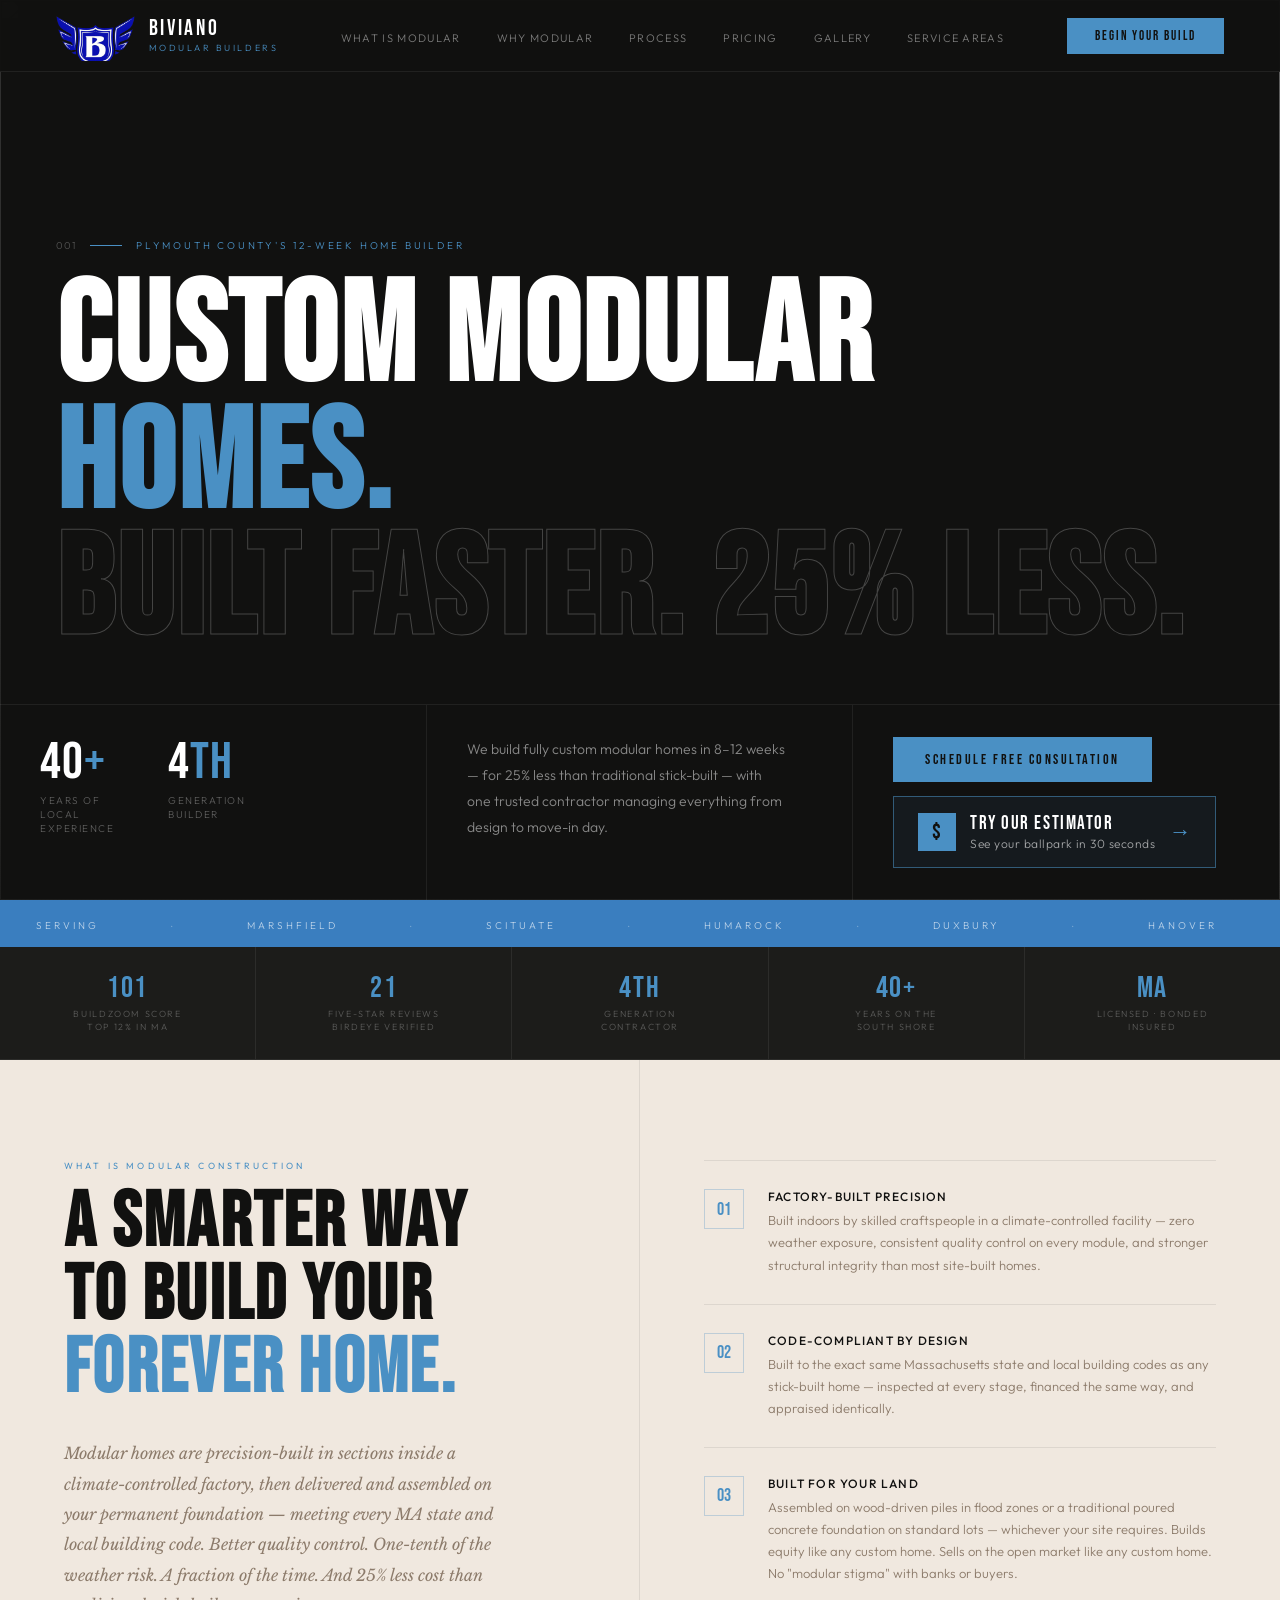
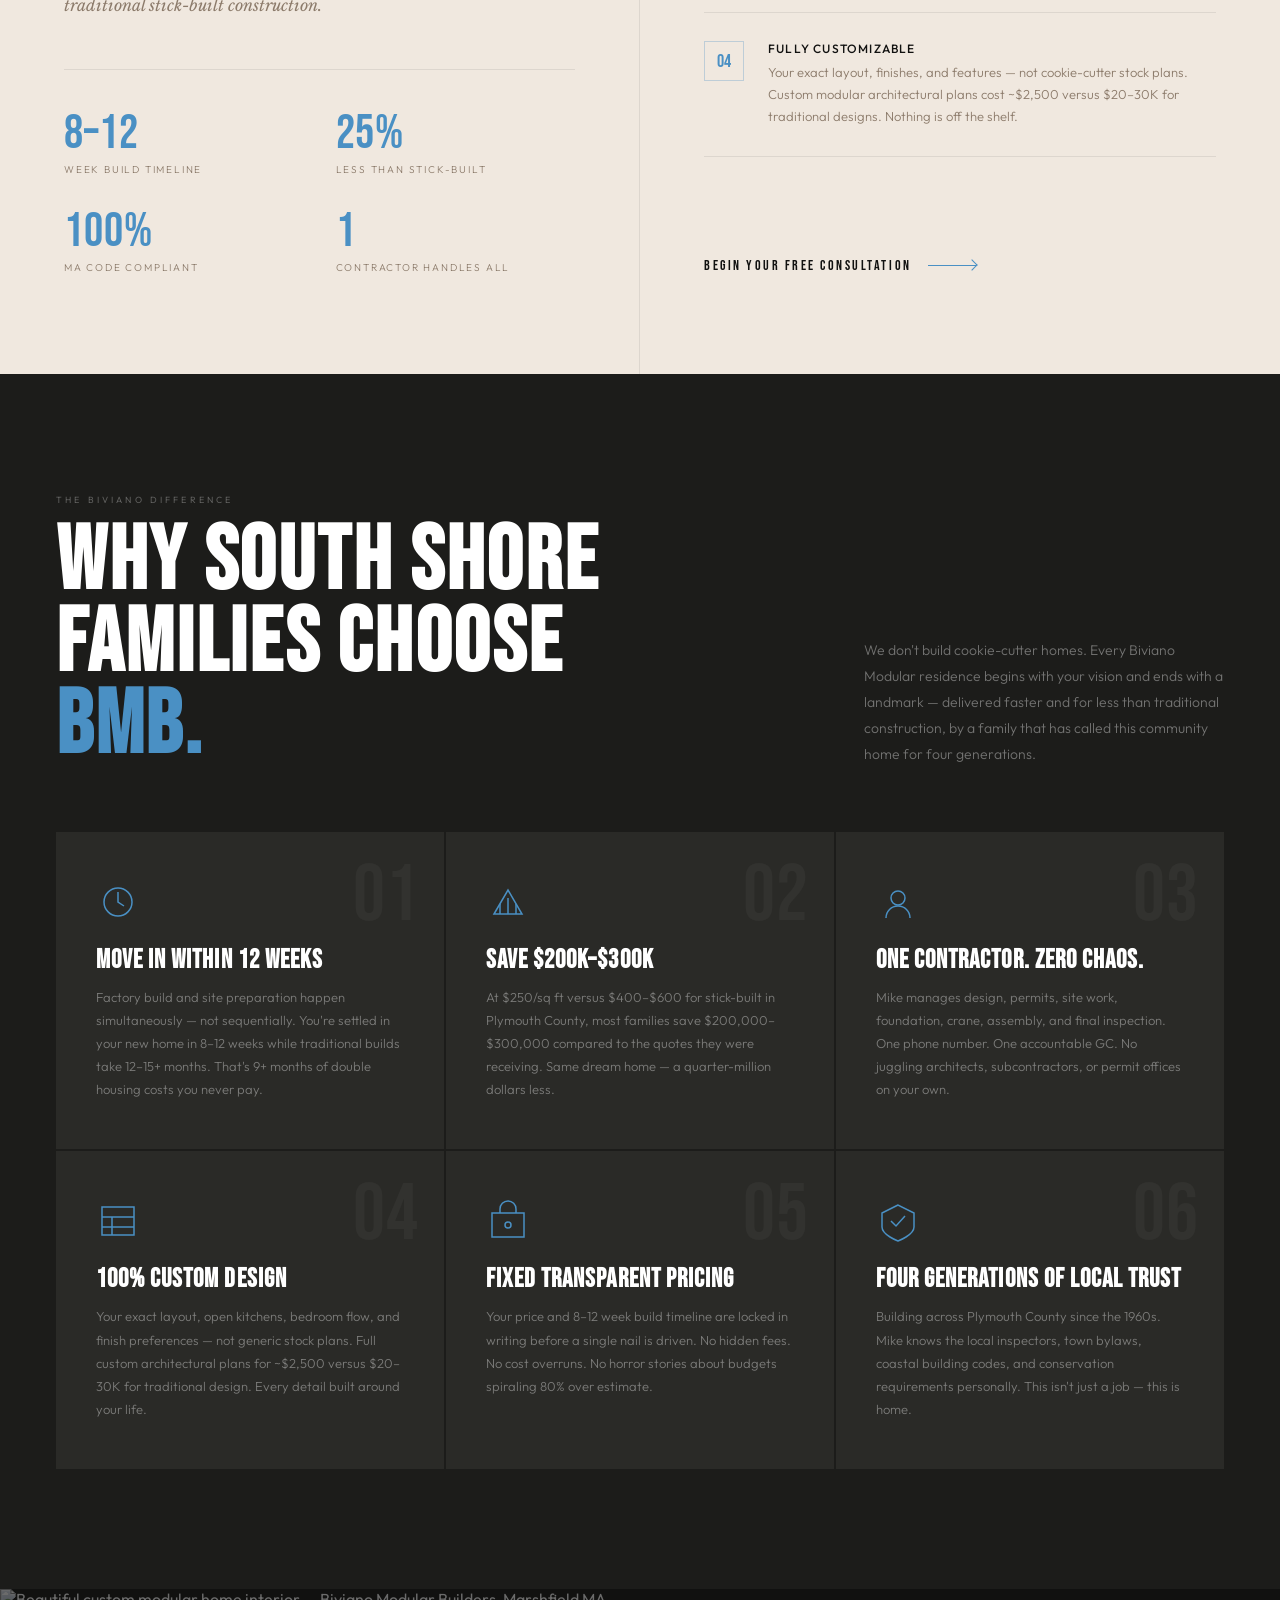
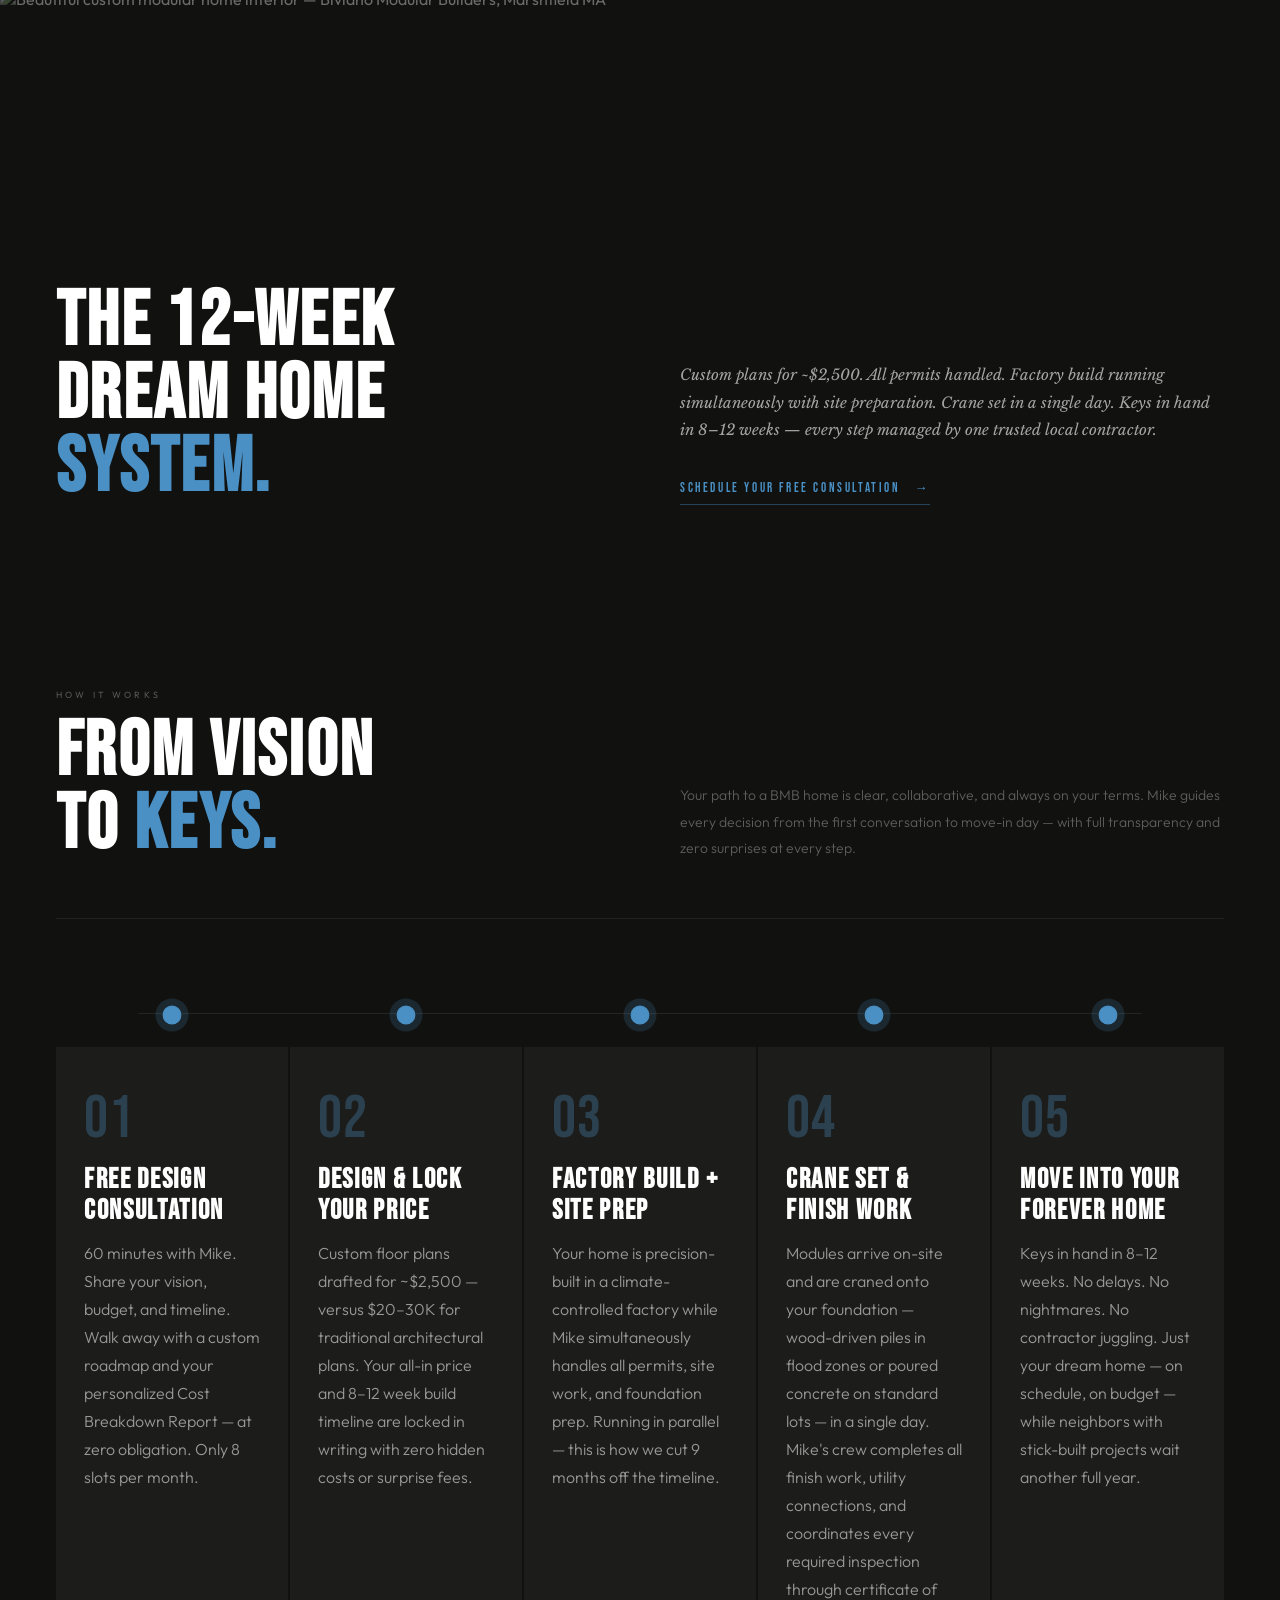
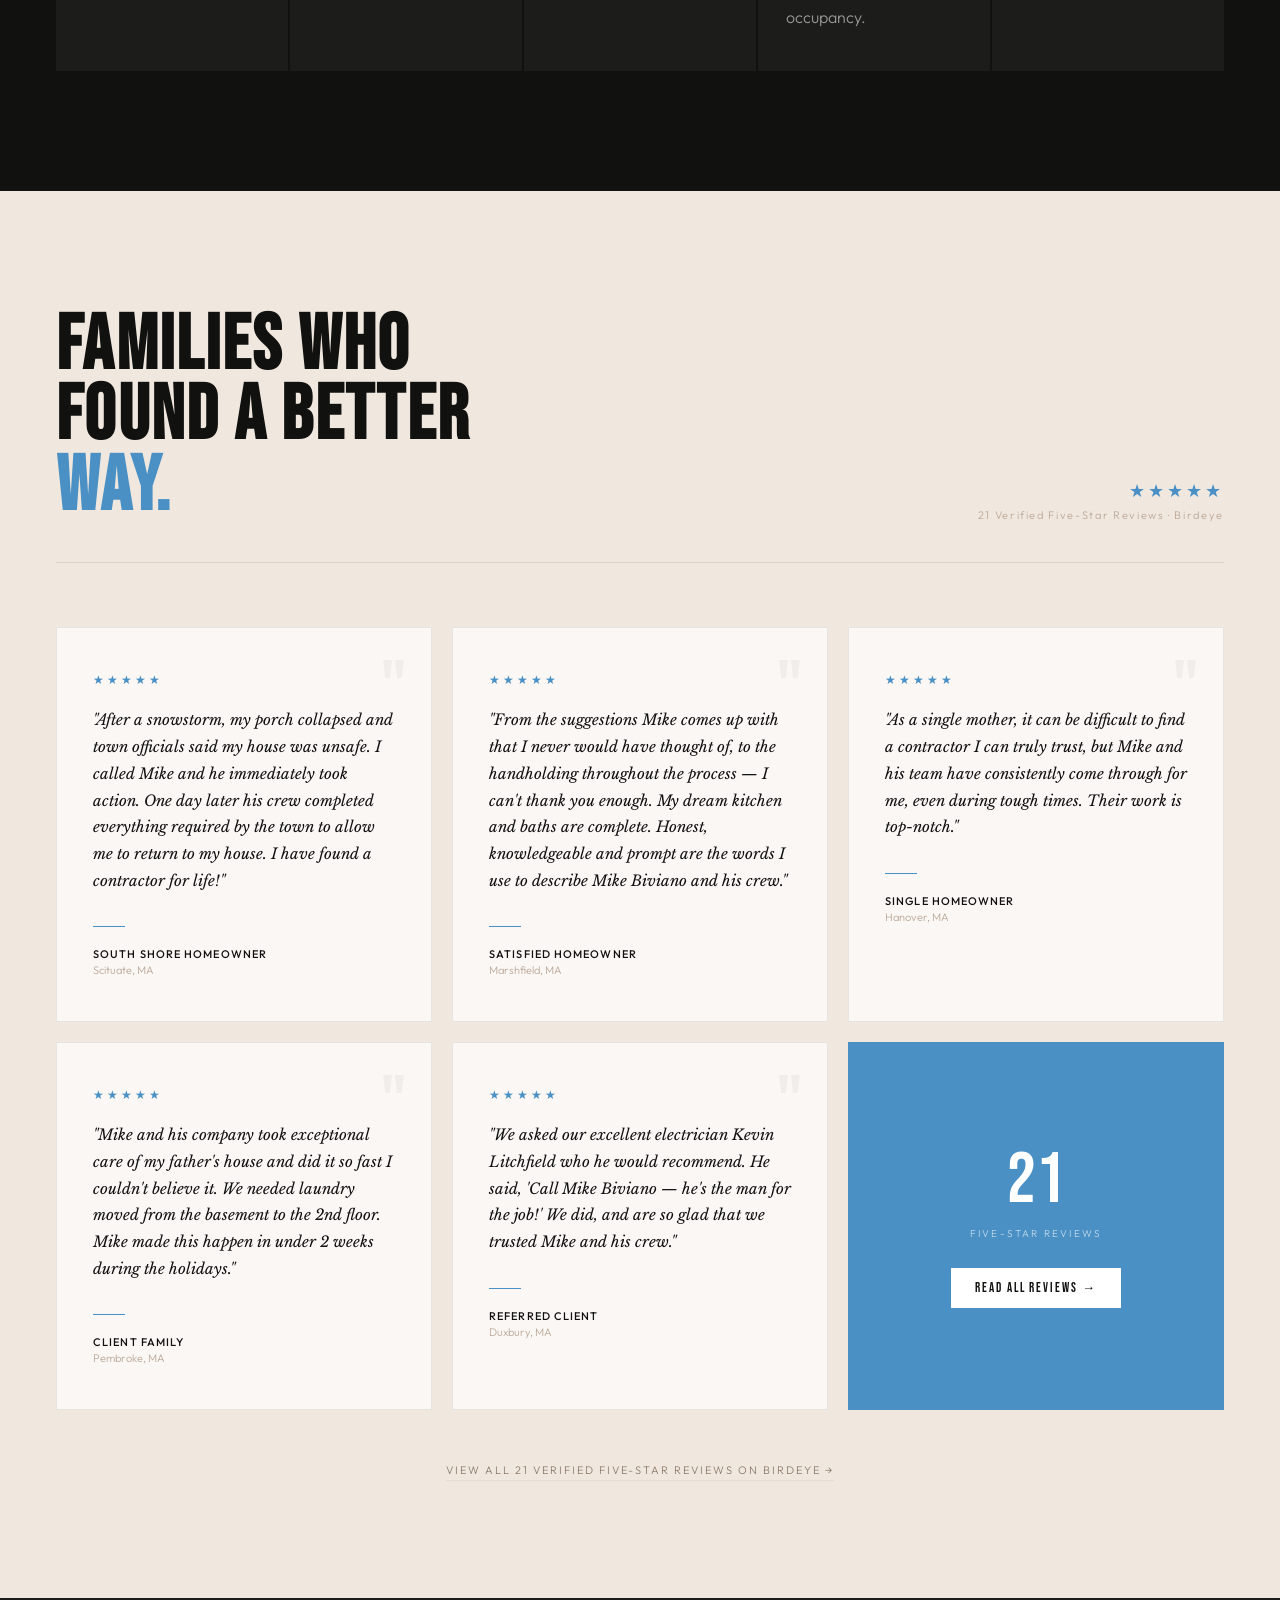
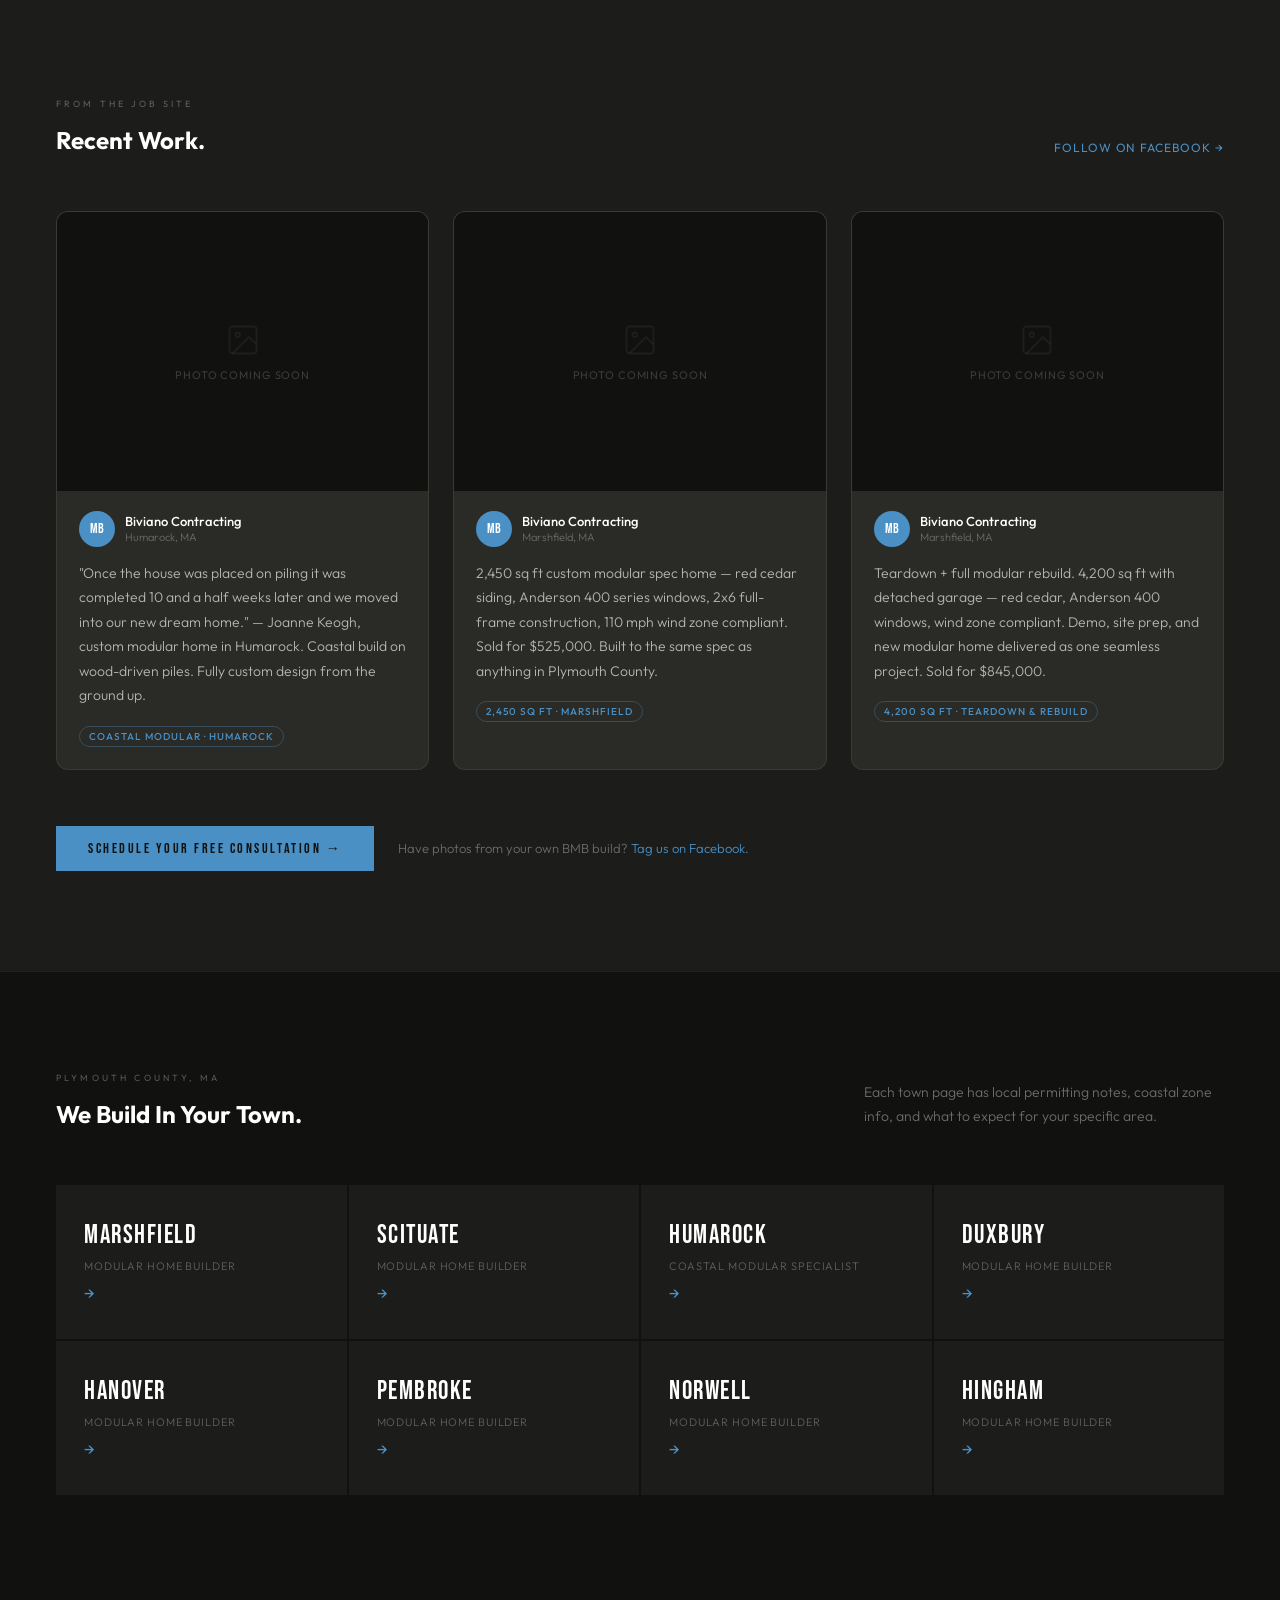
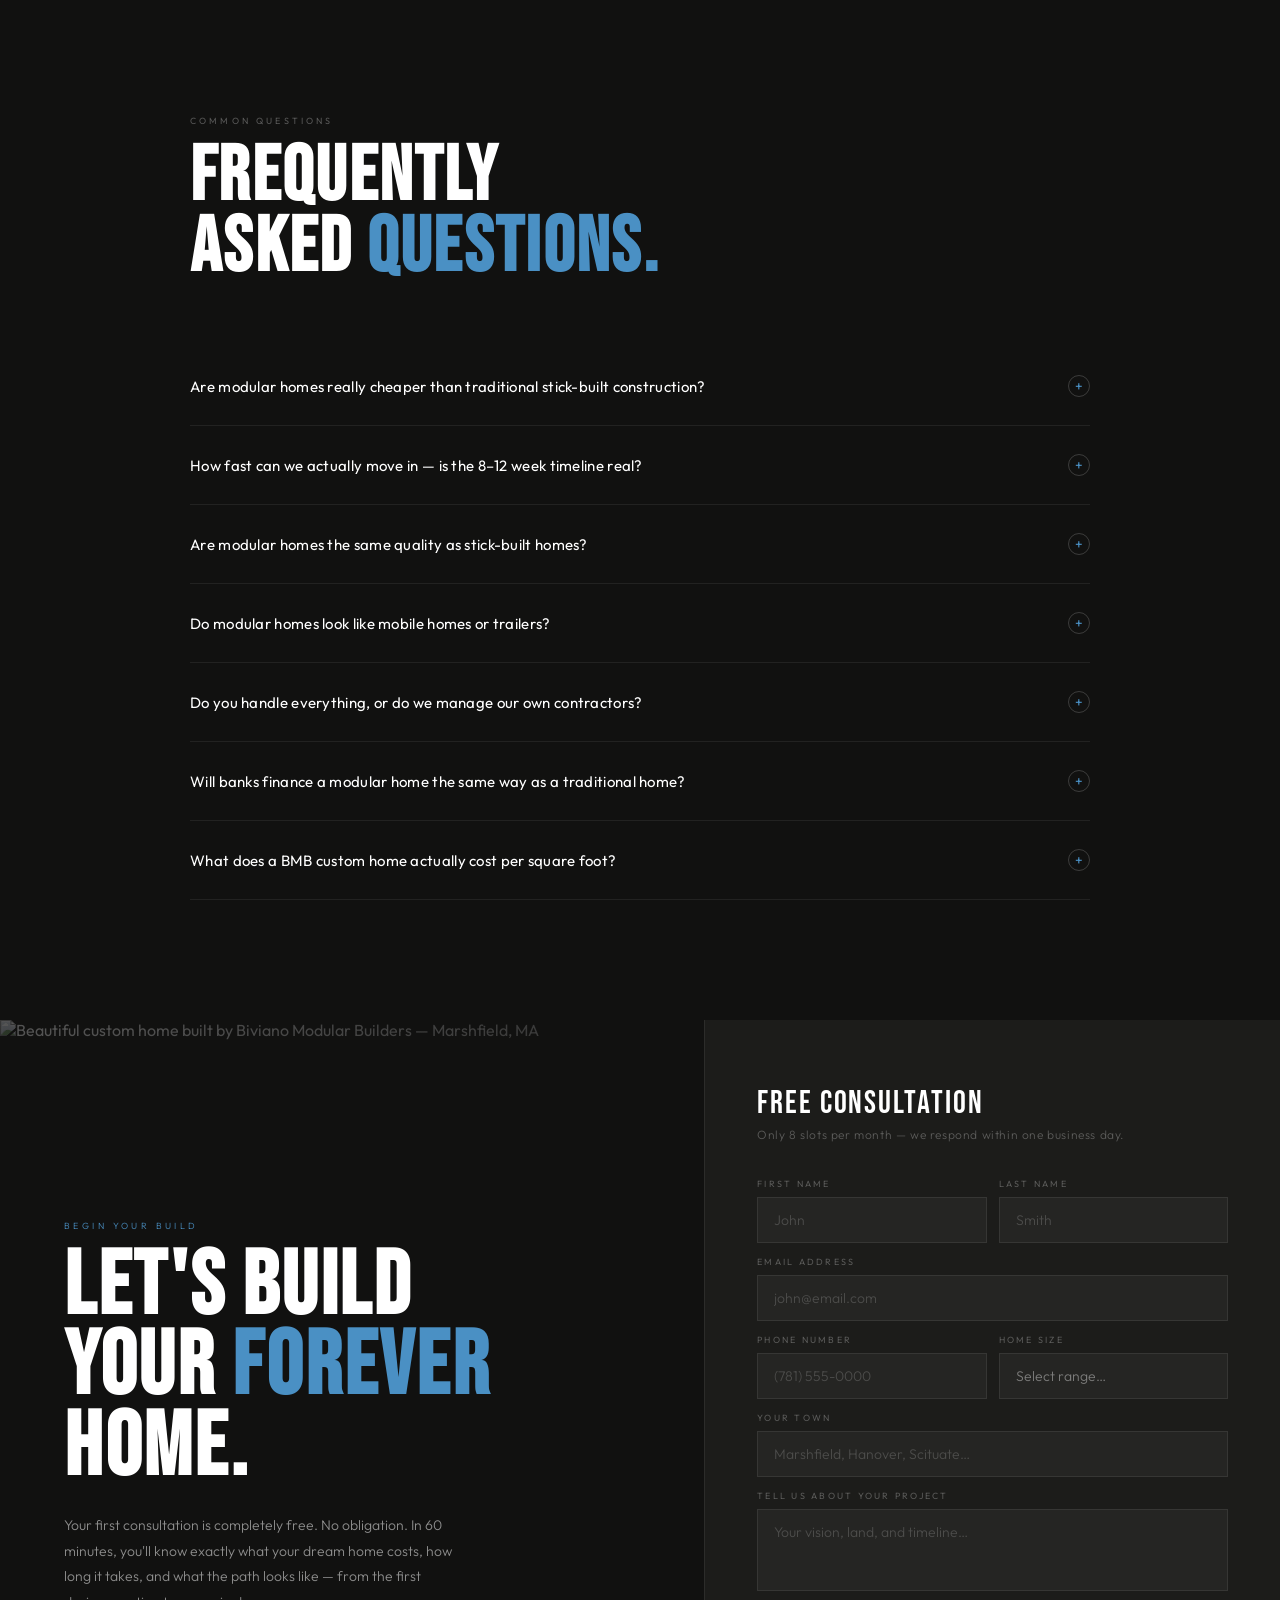
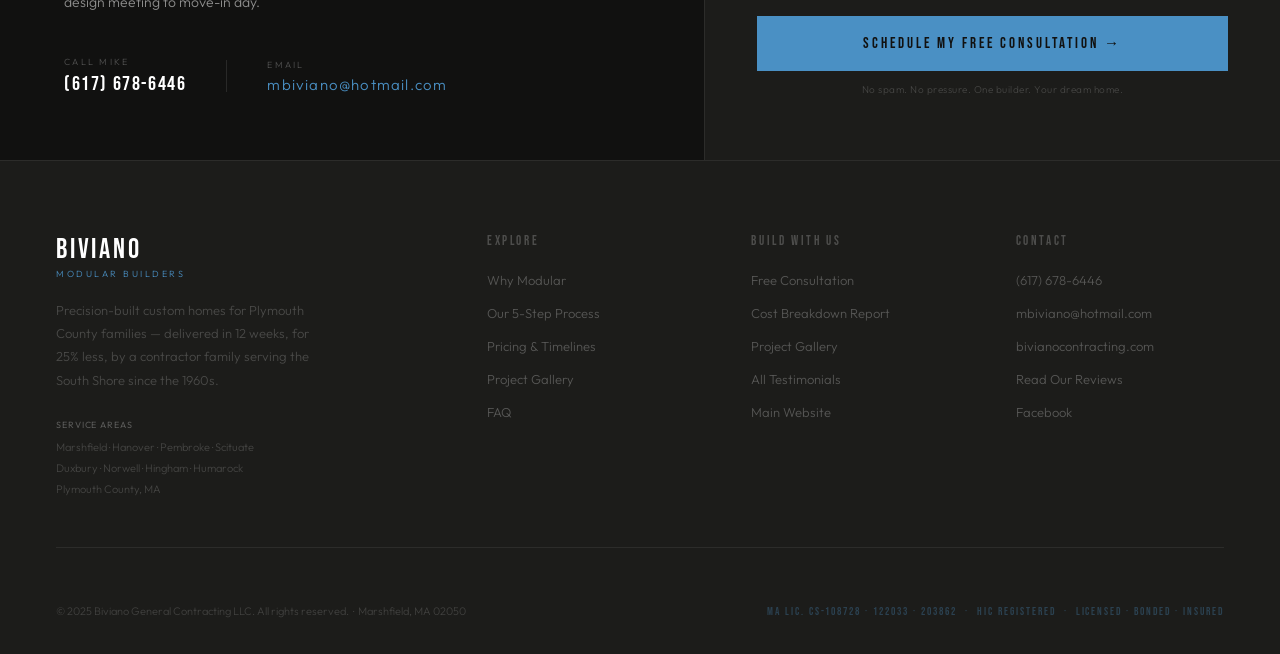
==== commit b6fdff16: "Site fixes: $250 anchor, mobile menu, estimator CTA, timeline, town step - Anchor per-sqft cost at $" ====
--- a/index.html
+++ b/index.html
@@ -97,7 +97,7 @@
         "name": "Are modular homes cheaper than traditional stick-built construction?",
         "acceptedAnswer": {
           "@type": "Answer",
-          "text": "Yes — significantly. Modular homes run approximately $300 per square foot versus $400–$600 per square foot for traditional stick-built construction in Plymouth County. Most BMB families save $200,000–$300,000 compared to stick-built quotes."
+          "text": "Yes — significantly. Modular homes run approximately $250 per square foot versus $400–$600 per square foot for traditional stick-built construction in Plymouth County. Most BMB families save $200,000–$300,000 compared to stick-built quotes."
         }
       },
       {
@@ -304,15 +304,19 @@
     /* Mobile Menu Overlay */
     .mobile-menu {
       position: fixed;
-      top: 72px; left: 0; right: 0; bottom: 0;
+      top: 72px; left: 0; right: 0;
+      height: calc(100dvh - 72px);
+      max-height: calc(100dvh - 72px);
       background: var(--coal-mid);
       z-index: 99;
       display: flex;
       flex-direction: column;
-      padding: 40px 28px;
+      padding: 32px 28px calc(40px + env(safe-area-inset-bottom));
       transform: translateX(100%);
       transition: transform 0.35s cubic-bezier(0.4,0,0.2,1);
       overflow-y: auto;
+      -webkit-overflow-scrolling: touch;
+      overscroll-behavior: contain;
     }
     .mobile-menu.open { transform: translateX(0); }
     .mobile-menu a {
@@ -527,6 +531,56 @@
     .btn-ghost:hover { color: var(--white); gap: 18px; }
     .btn-ghost::after { content: '→'; }
 
+    /* Prominent secondary CTA — homepage estimator */
+    .btn-estimator {
+      display: inline-flex;
+      align-items: center;
+      gap: 14px;
+      padding: 16px 24px;
+      background: rgba(74,144,196,0.08);
+      border: 1px solid rgba(74,144,196,0.55);
+      color: var(--white);
+      text-decoration: none;
+      transition: background 0.25s ease, border-color 0.25s ease, transform 0.25s ease;
+    }
+    .btn-estimator:hover {
+      background: rgba(74,144,196,0.18);
+      border-color: var(--blue);
+      transform: translateY(-1px);
+    }
+    .btn-estimator-icon {
+      width: 38px; height: 38px;
+      display: grid; place-items: center;
+      background: var(--blue);
+      color: var(--coal);
+      font-family: 'Bebas Neue', sans-serif;
+      font-size: 22px;
+      letter-spacing: 0.04em;
+      flex-shrink: 0;
+    }
+    .btn-estimator-text { display: flex; flex-direction: column; gap: 2px; line-height: 1.1; }
+    .btn-estimator-title {
+      font-family: 'Bebas Neue', sans-serif;
+      font-size: 19px;
+      letter-spacing: 0.08em;
+      color: var(--white);
+    }
+    .btn-estimator-sub {
+      font-family: 'Outfit', sans-serif;
+      font-size: 12px;
+      font-weight: 300;
+      letter-spacing: 0.04em;
+      color: rgba(255,255,255,0.6);
+    }
+    .btn-estimator-arrow {
+      margin-left: auto;
+      color: var(--blue);
+      font-family: 'Bebas Neue', sans-serif;
+      font-size: 22px;
+      transition: transform 0.25s ease;
+    }
+    .btn-estimator:hover .btn-estimator-arrow { transform: translateX(4px); }
+
     /* ─────────────────────────────
        MARQUEE
     ───────────────────────────── */
@@ -924,16 +978,55 @@
       display: grid;
       grid-template-columns: repeat(5, 1fr);
       gap: 2px;
+      position: relative;
+      padding-top: 48px;
+    }
+    /* Timeline rail — horizontal on desktop */
+    .process-steps::before {
+      content: '';
+      position: absolute;
+      top: 14px;
+      left: 7%;
+      right: 7%;
+      height: 1px;
+      background: rgba(255,255,255,0.08);
+      z-index: 0;
     }
     .p-step {
       background: var(--coal-mid);
       padding: 40px 28px;
       border-top: 2px solid transparent;
       transition: border-color 0.3s ease, background 0.3s ease;
+      position: relative;
     }
     .p-step:hover {
       border-color: var(--blue);
       background: var(--coal-light);
+    }
+    .p-step-marker {
+      position: absolute;
+      top: -42px;
+      left: 50%;
+      transform: translateX(-50%);
+      width: 16px;
+      height: 16px;
+      z-index: 2;
+      pointer-events: none;
+    }
+    .p-step-dot {
+      display: block;
+      width: 16px;
+      height: 16px;
+      border-radius: 50%;
+      background: var(--coal);
+      border: 1px solid rgba(255,255,255,0.22);
+      transition: background 0.45s ease, border-color 0.45s ease, transform 0.45s ease, box-shadow 0.45s ease;
+    }
+    .p-step.activated .p-step-dot {
+      background: var(--blue);
+      border-color: var(--blue);
+      transform: scale(1.18);
+      box-shadow: 0 0 0 6px rgba(74,144,196,0.18);
     }
     .p-step-num {
       font-family: 'Bebas Neue', sans-serif;
@@ -942,6 +1035,17 @@
       color: rgba(255,255,255,0.05);
       line-height: 1;
       margin-bottom: 16px;
+      transition: color 0.45s ease;
+    }
+    .p-step.activated .p-step-num {
+      color: rgba(74,144,196,0.32);
+    }
+    /* Confetti canvas overlay */
+    #processConfetti {
+      position: absolute;
+      inset: 0;
+      pointer-events: none;
+      z-index: 5;
     }
     .p-step-title {
       font-family: 'Bebas Neue', sans-serif;
@@ -1521,7 +1625,27 @@
     ───────────────────────────── */
     @media (max-width: 1100px) {
       .adv-tiles { grid-template-columns: repeat(2, 1fr); }
-      .process-steps { grid-template-columns: repeat(3, 1fr); }
+      .process-steps {
+        grid-template-columns: 1fr;
+        padding-top: 0;
+        padding-left: 44px;
+        gap: 0;
+      }
+      .process-steps::before {
+        top: 0;
+        bottom: 0;
+        left: 22px;
+        right: auto;
+        width: 1px;
+        height: auto;
+      }
+      .p-step { border-top: none; border-left: 2px solid transparent; }
+      .p-step:hover { border-left-color: var(--blue); border-top: none; }
+      .p-step-marker {
+        top: 44px;
+        left: -33px;
+        transform: none;
+      }
       .footer-top { grid-template-columns: 1fr 1fr; gap: 40px; }
     }
 
@@ -1567,7 +1691,6 @@
 
       .process-section { padding: 80px 24px; }
       .process-top { grid-template-columns: 1fr; gap: 24px; }
-      .process-steps { grid-template-columns: 1fr 1fr; }
 
       .test-section { padding: 80px 24px; }
       .test-top { flex-direction: column; align-items: flex-start; gap: 24px; }
@@ -1596,7 +1719,6 @@
       .split-facts { grid-template-columns: 1fr 1fr; gap: 20px; }
       .split-fact-num { font-size: 40px; }
       .cred-item { flex: 1 1 50%; }
-      .process-steps { grid-template-columns: 1fr; }
       .form-row { grid-template-columns: 1fr; }
       .footer-top { grid-template-columns: 1fr; }
       .footer-lic { font-size: 10px; }
@@ -1934,7 +2056,14 @@
     <div class="hero-bottom-cell">
       <div class="hero-cta-group">
         <a href="#consult" class="btn-primary">Schedule Free Consultation</a>
-        <a href="/pricing/#calculator" class="btn-ghost">Get a Quick Estimate</a>
+        <a href="/pricing/#calculator" class="btn-estimator" aria-label="Try our cost estimator — get a ballpark in 30 seconds">
+          <span class="btn-estimator-icon" aria-hidden="true">$</span>
+          <span class="btn-estimator-text">
+            <span class="btn-estimator-title">Try Our Estimator</span>
+            <span class="btn-estimator-sub">See your ballpark in 30 seconds</span>
+          </span>
+          <span class="btn-estimator-arrow" aria-hidden="true">→</span>
+        </a>
       </div>
     </div>
   </div>
@@ -2111,7 +2240,7 @@
       <div class="adv-tile-num" aria-hidden="true">02</div>
       <svg class="adv-tile-icon" viewBox="0 0 44 44" fill="none" stroke="currentColor" stroke-width="1.5" aria-hidden="true"><path d="M8 34l14-24 14 24H8z"/><path d="M14 34V24M30 34V24M22 34V18"/></svg>
       <h3 class="adv-tile-title">Save $200K–$300K</h3>
-      <p class="adv-tile-desc">At $300/sq ft versus $400–$600 for stick-built in Plymouth County, most families save $200,000–$300,000 compared to the quotes they were receiving. Same dream home — a quarter-million dollars less.</p>
+      <p class="adv-tile-desc">At $250/sq ft versus $400–$600 for stick-built in Plymouth County, most families save $200,000–$300,000 compared to the quotes they were receiving. Same dream home — a quarter-million dollars less.</p>
     </div>
     <div class="adv-tile reveal reveal-d2">
       <div class="adv-tile-num" aria-hidden="true">03</div>
@@ -2177,28 +2306,34 @@
       <p class="process-top-right">Your path to a BMB home is clear, collaborative, and always on your terms. Mike guides every decision from the first conversation to move-in day — with full transparency and zero surprises at every step.</p>
     </div>
 
-    <div class="process-steps reveal reveal-d1">
-      <div class="p-step">
+    <div class="process-steps reveal reveal-d1" id="processSteps">
+      <canvas id="processConfetti" aria-hidden="true"></canvas>
+      <div class="p-step" data-step="1">
+        <span class="p-step-marker" aria-hidden="true"><span class="p-step-dot"></span></span>
         <div class="p-step-num" aria-hidden="true">01</div>
         <h3 class="p-step-title">Free Design Consultation</h3>
         <p class="p-step-desc">60 minutes with Mike. Share your vision, budget, and timeline. Walk away with a custom roadmap and your personalized Cost Breakdown Report — at zero obligation. Only 8 slots per month.</p>
       </div>
-      <div class="p-step">
+      <div class="p-step" data-step="2">
+        <span class="p-step-marker" aria-hidden="true"><span class="p-step-dot"></span></span>
         <div class="p-step-num" aria-hidden="true">02</div>
         <h3 class="p-step-title">Design &amp; Lock Your Price</h3>
         <p class="p-step-desc">Custom floor plans drafted for ~$2,500 — versus $20–30K for traditional architectural plans. Your all-in price and 8–12 week build timeline are locked in writing with zero hidden costs or surprise fees.</p>
       </div>
-      <div class="p-step">
+      <div class="p-step" data-step="3">
+        <span class="p-step-marker" aria-hidden="true"><span class="p-step-dot"></span></span>
         <div class="p-step-num" aria-hidden="true">03</div>
         <h3 class="p-step-title">Factory Build + Site Prep</h3>
         <p class="p-step-desc">Your home is precision-built in a climate-controlled factory while Mike simultaneously handles all permits, site work, and foundation prep. Running in parallel — this is how we cut 9 months off the timeline.</p>
       </div>
-      <div class="p-step">
+      <div class="p-step" data-step="4">
+        <span class="p-step-marker" aria-hidden="true"><span class="p-step-dot"></span></span>
         <div class="p-step-num" aria-hidden="true">04</div>
         <h3 class="p-step-title">Crane Set &amp; Finish Work</h3>
         <p class="p-step-desc">Modules arrive on-site and are craned onto your foundation — wood-driven piles in flood zones or poured concrete on standard lots — in a single day. Mike's crew completes all finish work, utility connections, and coordinates every required inspection through certificate of occupancy.</p>
       </div>
-      <div class="p-step">
+      <div class="p-step" data-step="5" data-keys-in-hand="true">
+        <span class="p-step-marker" aria-hidden="true"><span class="p-step-dot"></span></span>
         <div class="p-step-num" aria-hidden="true">05</div>
         <h3 class="p-step-title">Move Into Your Forever Home</h3>
         <p class="p-step-desc">Keys in hand in 8–12 weeks. No delays. No nightmares. No contractor juggling. Just your dream home — on schedule, on budget — while neighbors with stick-built projects wait another full year.</p>
@@ -2443,7 +2578,7 @@
         <span class="faq-icon" aria-hidden="true">+</span>
       </button>
       <div class="faq-a" role="region">
-        <p class="faq-a-inner">Yes — significantly. Modular homes run approximately $300 per square foot versus $400–$600 per square foot for traditional stick-built construction in Plymouth County. For a 2,500 sq ft home, that's a potential difference of $250,000–$750,000. Most BMB families save $200,000–$300,000 compared to the stick-built quotes they were receiving. Factory efficiency, controlled material costs, and faster build timelines all drive those savings.</p>
+        <p class="faq-a-inner">Yes — significantly. Modular homes run approximately $250 per square foot versus $400–$600 per square foot for traditional stick-built construction in Plymouth County. For a 2,500 sq ft home, that's a potential difference of $375,000–$875,000. Most BMB families save $200,000–$300,000 compared to the stick-built quotes they were receiving. Factory efficiency, controlled material costs, and faster build timelines all drive those savings.</p>
       </div>
     </div>
 
@@ -2503,7 +2638,7 @@
         <span class="faq-icon" aria-hidden="true">+</span>
       </button>
       <div class="faq-a" role="region">
-        <p class="faq-a-inner">Approximately $300 per square foot — all-in, covering design, permits, site work, foundation, factory build, crane set, finish work, and final inspection. Compare that to $400–$600/sq ft for traditional stick-built construction in Plymouth County. For reference: a 2,500 sq ft home with BMB runs approximately $750,000 versus $1,000,000–$1,500,000 from traditional contractors. Your free consultation includes a personalized Cost Breakdown Report showing your exact numbers side-by-side.</p>
+        <p class="faq-a-inner">Approximately $250 per square foot — all-in, covering design, permits, site work, foundation, factory build, crane set, finish work, and final inspection. Compare that to $400–$600/sq ft for traditional stick-built construction in Plymouth County. For reference: a 2,500 sq ft home with BMB runs approximately $625,000 versus $1,000,000–$1,500,000 from traditional contractors. Your free consultation includes a personalized Cost Breakdown Report showing your exact numbers side-by-side.</p>
       </div>
     </div>
   </div>
@@ -2757,6 +2892,59 @@
       success.style.display = 'block';
     });
   }
+
+  /* ── Process timeline: dot activation + confetti finale ── */
+  (function () {
+    const stepsContainer = document.getElementById('processSteps');
+    if (!stepsContainer) return;
+    const steps = stepsContainer.querySelectorAll('.p-step');
+    if (!steps.length) return;
+
+    let confettiFired = false;
+    const prefersReducedMotion = window.matchMedia &&
+      window.matchMedia('(prefers-reduced-motion: reduce)').matches;
+
+    function fireConfetti() {
+      if (confettiFired || prefersReducedMotion) return;
+      confettiFired = true;
+      if (typeof window.confetti !== 'function') return;
+      const canvas = document.getElementById('processConfetti');
+      const myConfetti = canvas
+        ? window.confetti.create(canvas, { resize: true, useWorker: true })
+        : window.confetti;
+      const colors = ['#4A90C4', '#3A7EBF', '#BBA898', '#E8DDD5', '#FFFFFF'];
+      const burst = (originX) => {
+        myConfetti({
+          particleCount: 90,
+          spread: 75,
+          startVelocity: 38,
+          ticks: 220,
+          origin: { x: originX, y: 0.7 },
+          colors,
+          scalar: 0.95,
+          gravity: 0.9,
+          disableForReducedMotion: true
+        });
+      };
+      burst(0.5);
+      setTimeout(() => burst(0.25), 180);
+      setTimeout(() => burst(0.75), 320);
+    }
+
+    const obs = new IntersectionObserver((entries) => {
+      entries.forEach((entry) => {
+        if (!entry.isIntersecting) return;
+        entry.target.classList.add('activated');
+        if (entry.target.dataset.keysInHand === 'true') {
+          setTimeout(fireConfetti, 350);
+        }
+        obs.unobserve(entry.target);
+      });
+    }, { threshold: 0.45, rootMargin: '0px 0px -10% 0px' });
+
+    steps.forEach((step) => obs.observe(step));
+  })();
 </script>
+<script defer src="https://cdn.jsdelivr.net/npm/canvas-confetti@1.9.3/dist/confetti.browser.min.js"></script>
 </body>
 </html>
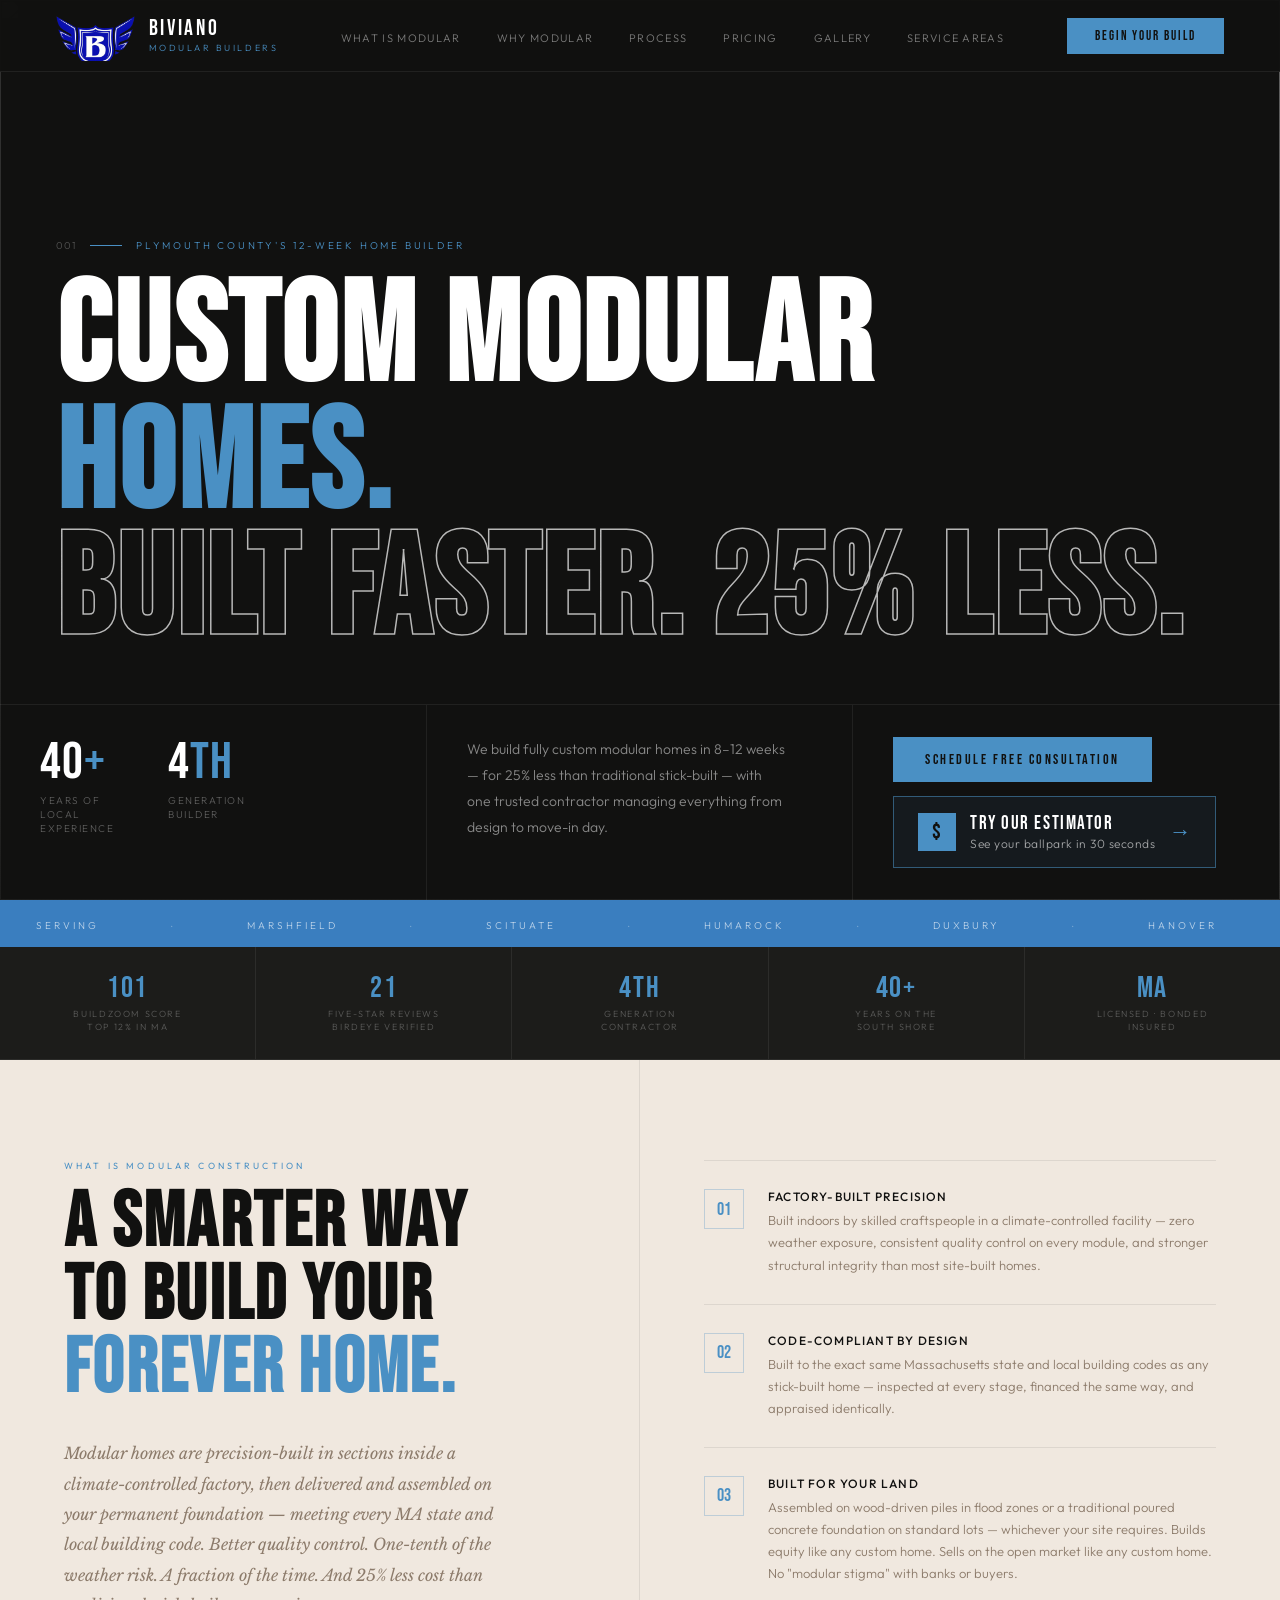
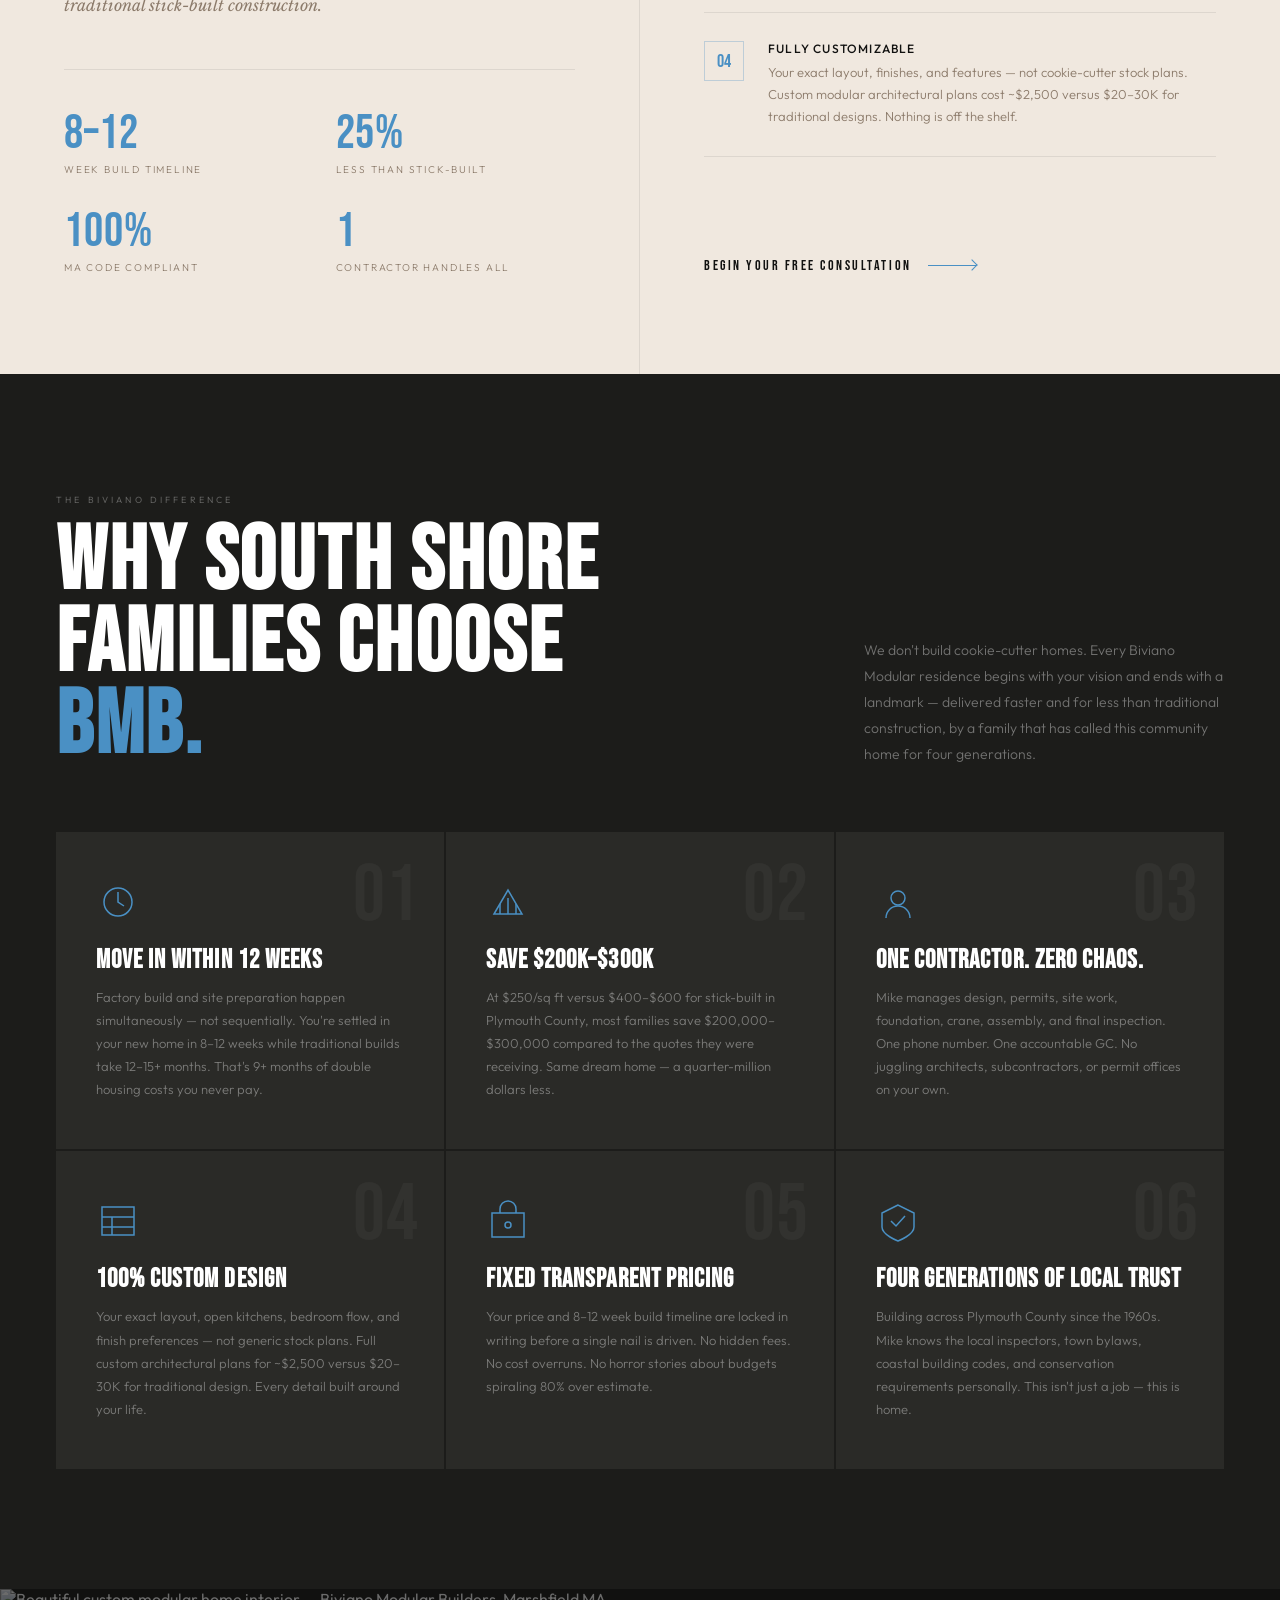
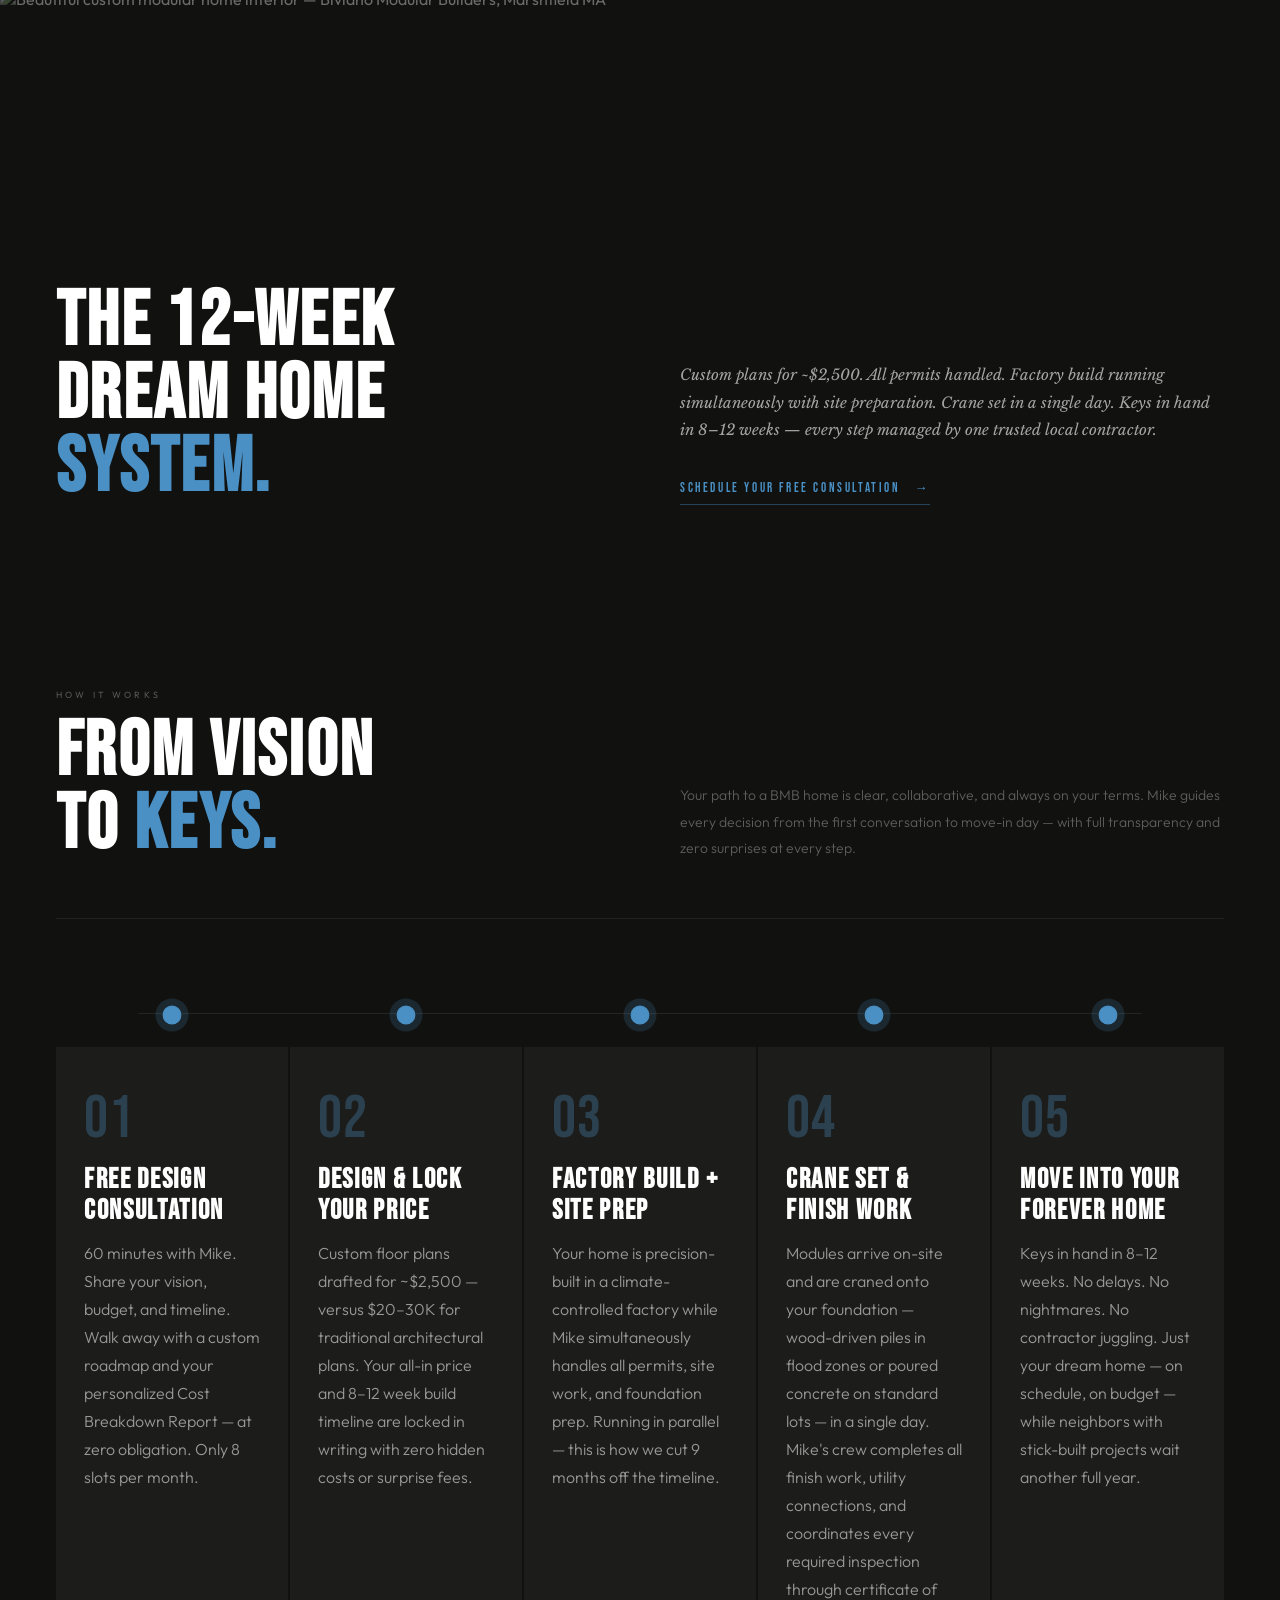
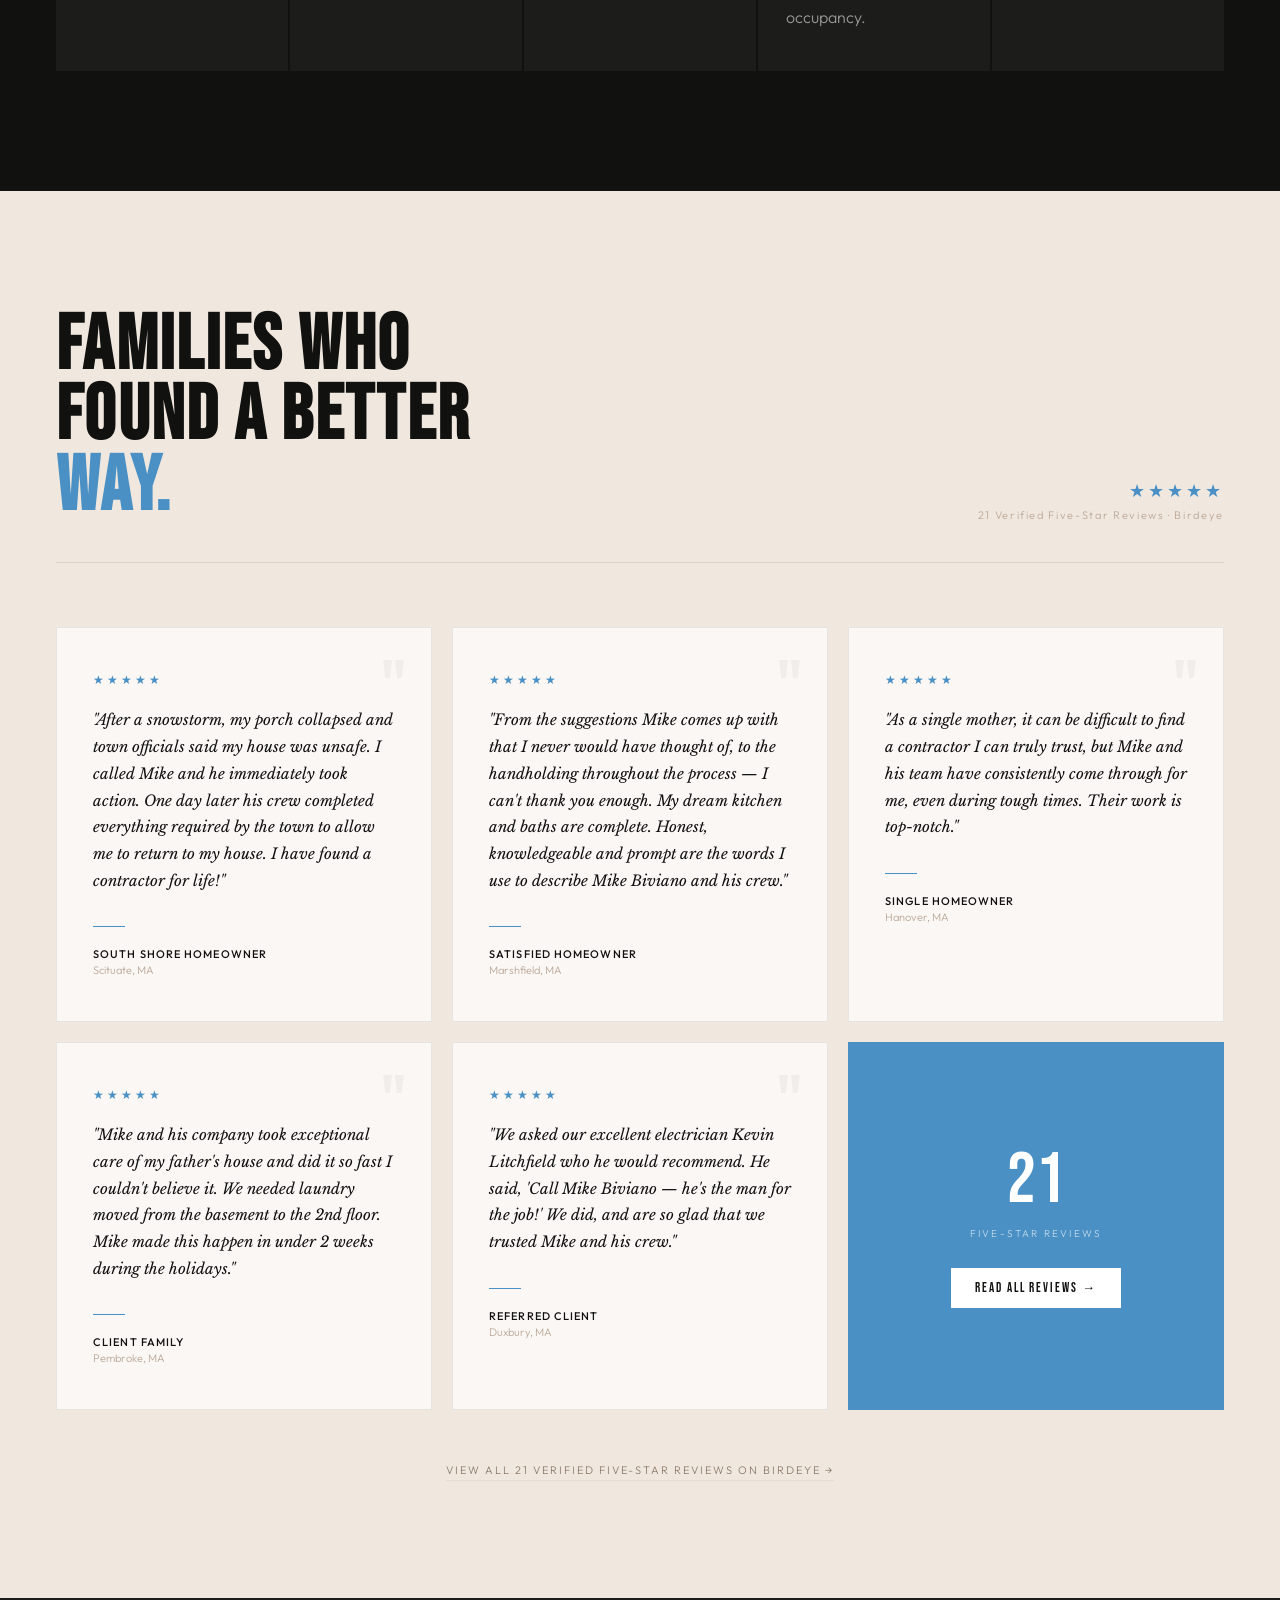
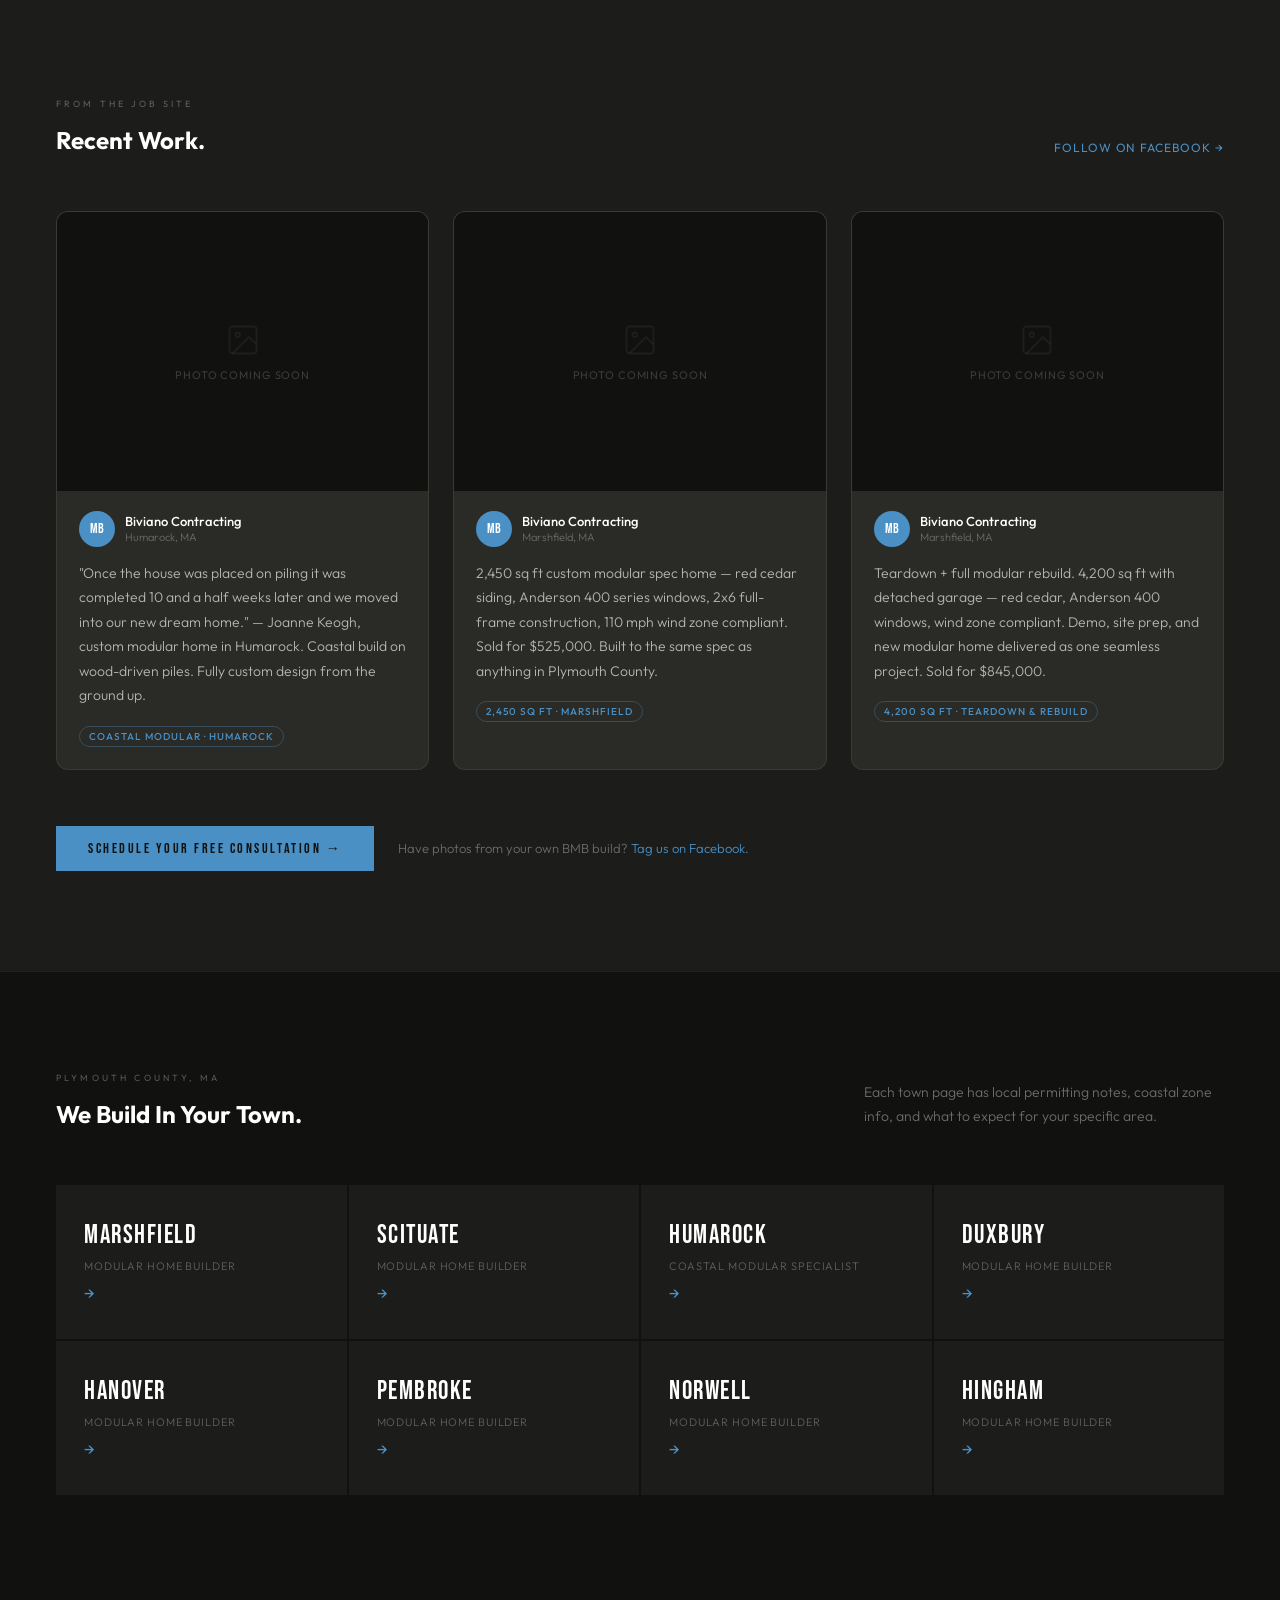
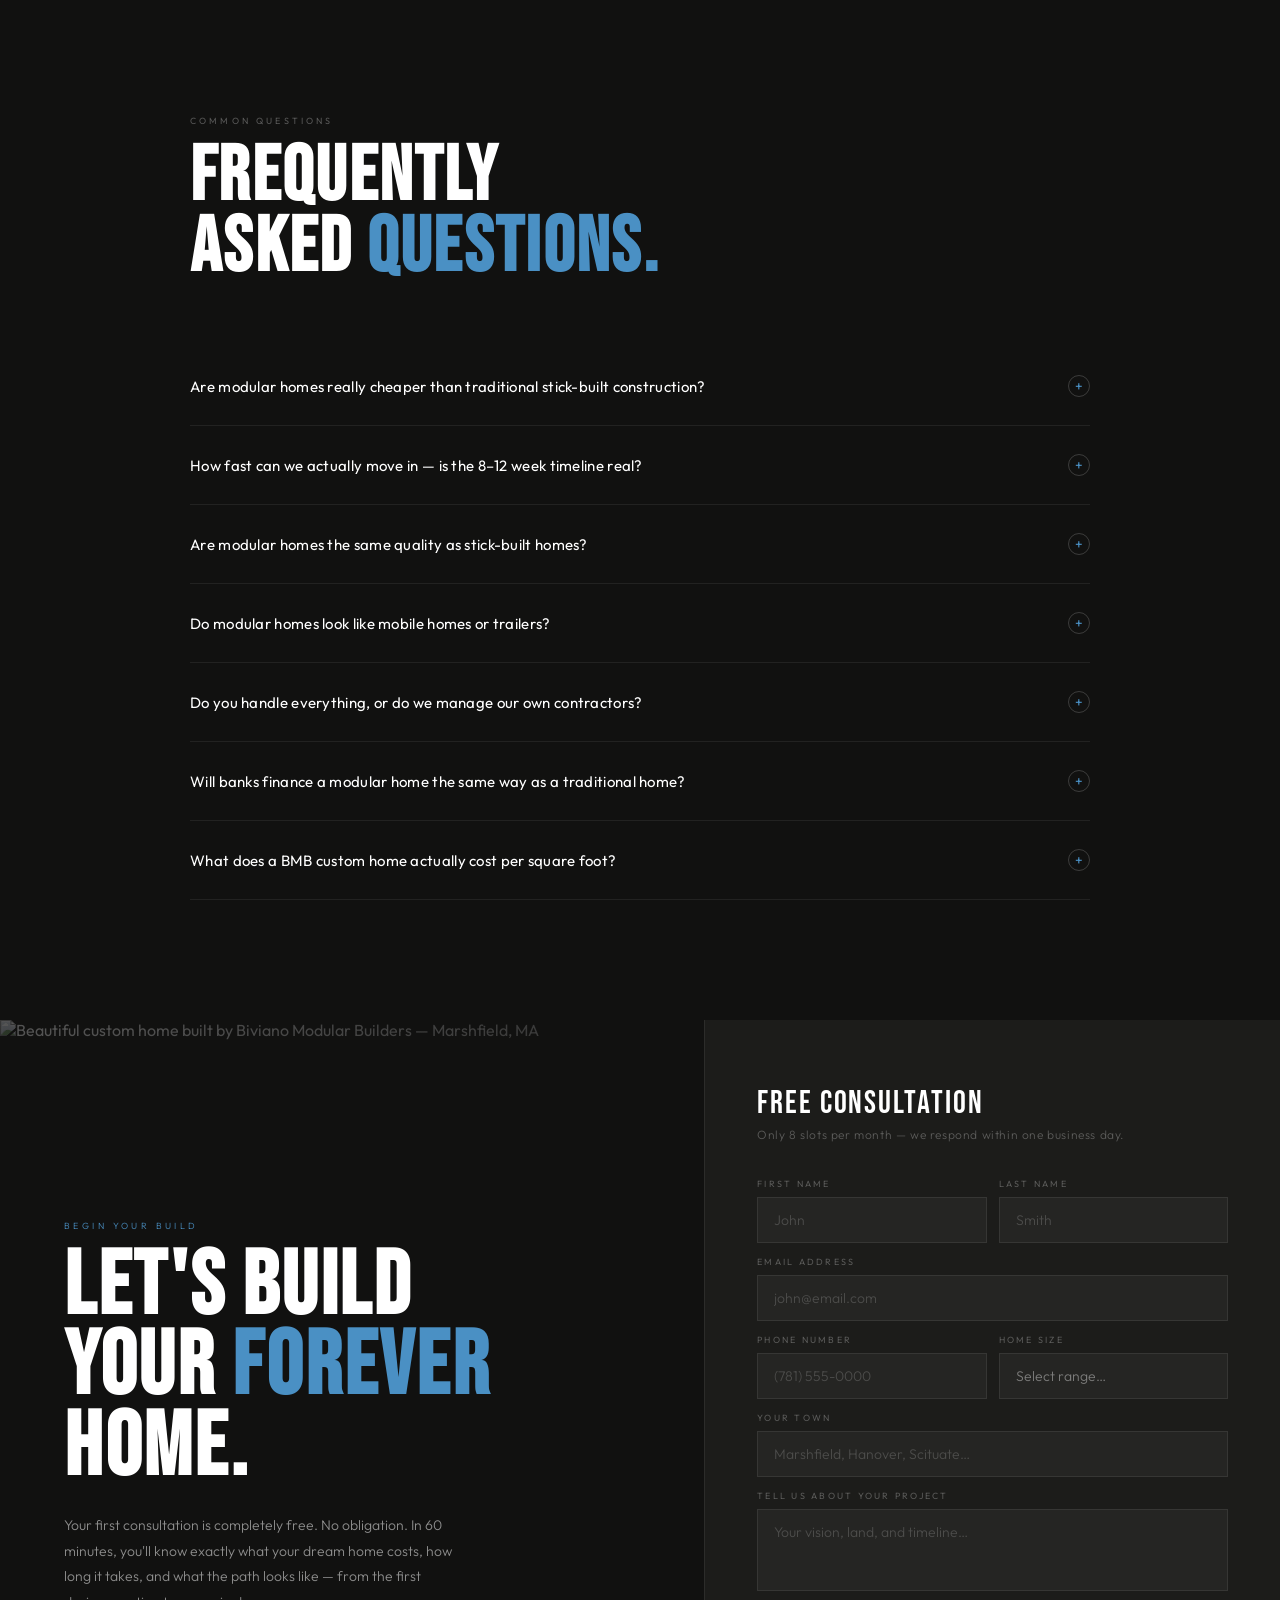
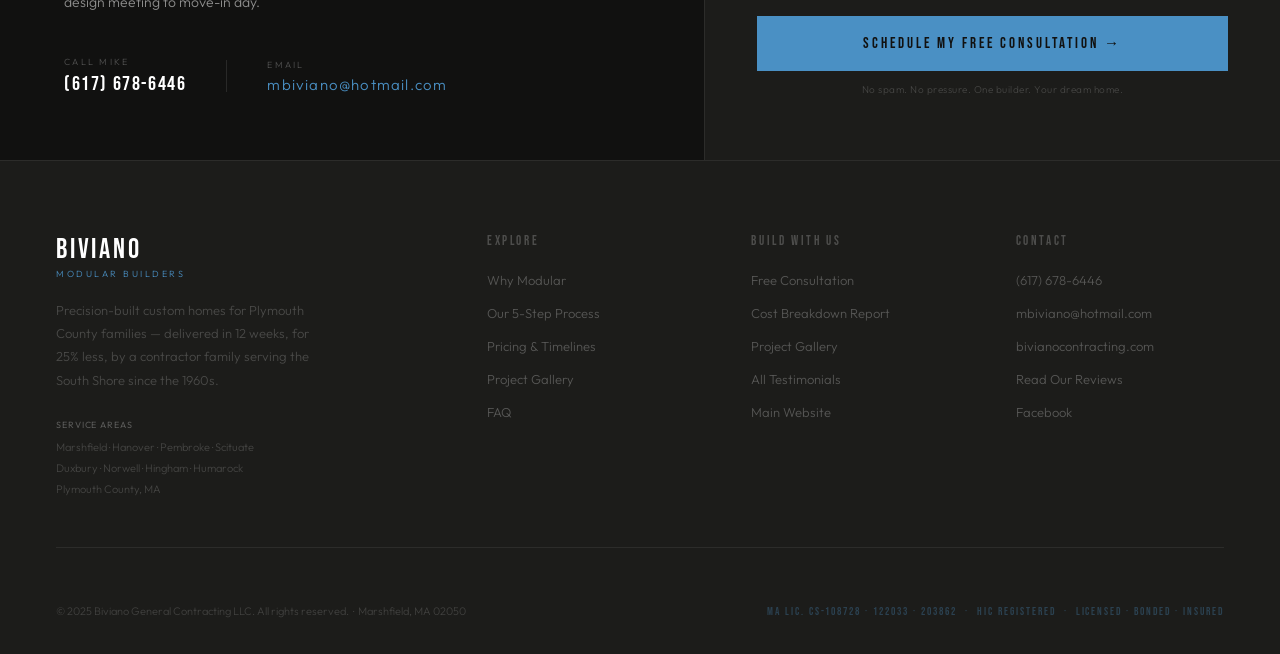
==== commit 444e08a2: "Increase hero headline outline opacity for readability Bumped .outline stroke from rgba(255,255,255," ====
--- a/index.html
+++ b/index.html
@@ -442,7 +442,7 @@
     }
     h1.hero-headline .accent { color: var(--blue); }
     h1.hero-headline .outline {
-      -webkit-text-stroke: 1px rgba(255,255,255,0.22);
+      -webkit-text-stroke: 1.5px rgba(255,255,255,0.7);
       color: transparent;
     }
 
@@ -2874,7 +2874,8 @@
         customField: {
           'contact.bmb_home_size': fd.get('home_size'),
           'contact.bmb_town': fd.get('town'),
-          'contact.bmb_project_description': fd.get('project_description')
+          'contact.bmb_project_description': fd.get('project_description'),
+          'contact.bmb_source': 'Consultation form'
         },
         source: 'BMB Website',
         tags: ['bmb-website', 'consultation-request']
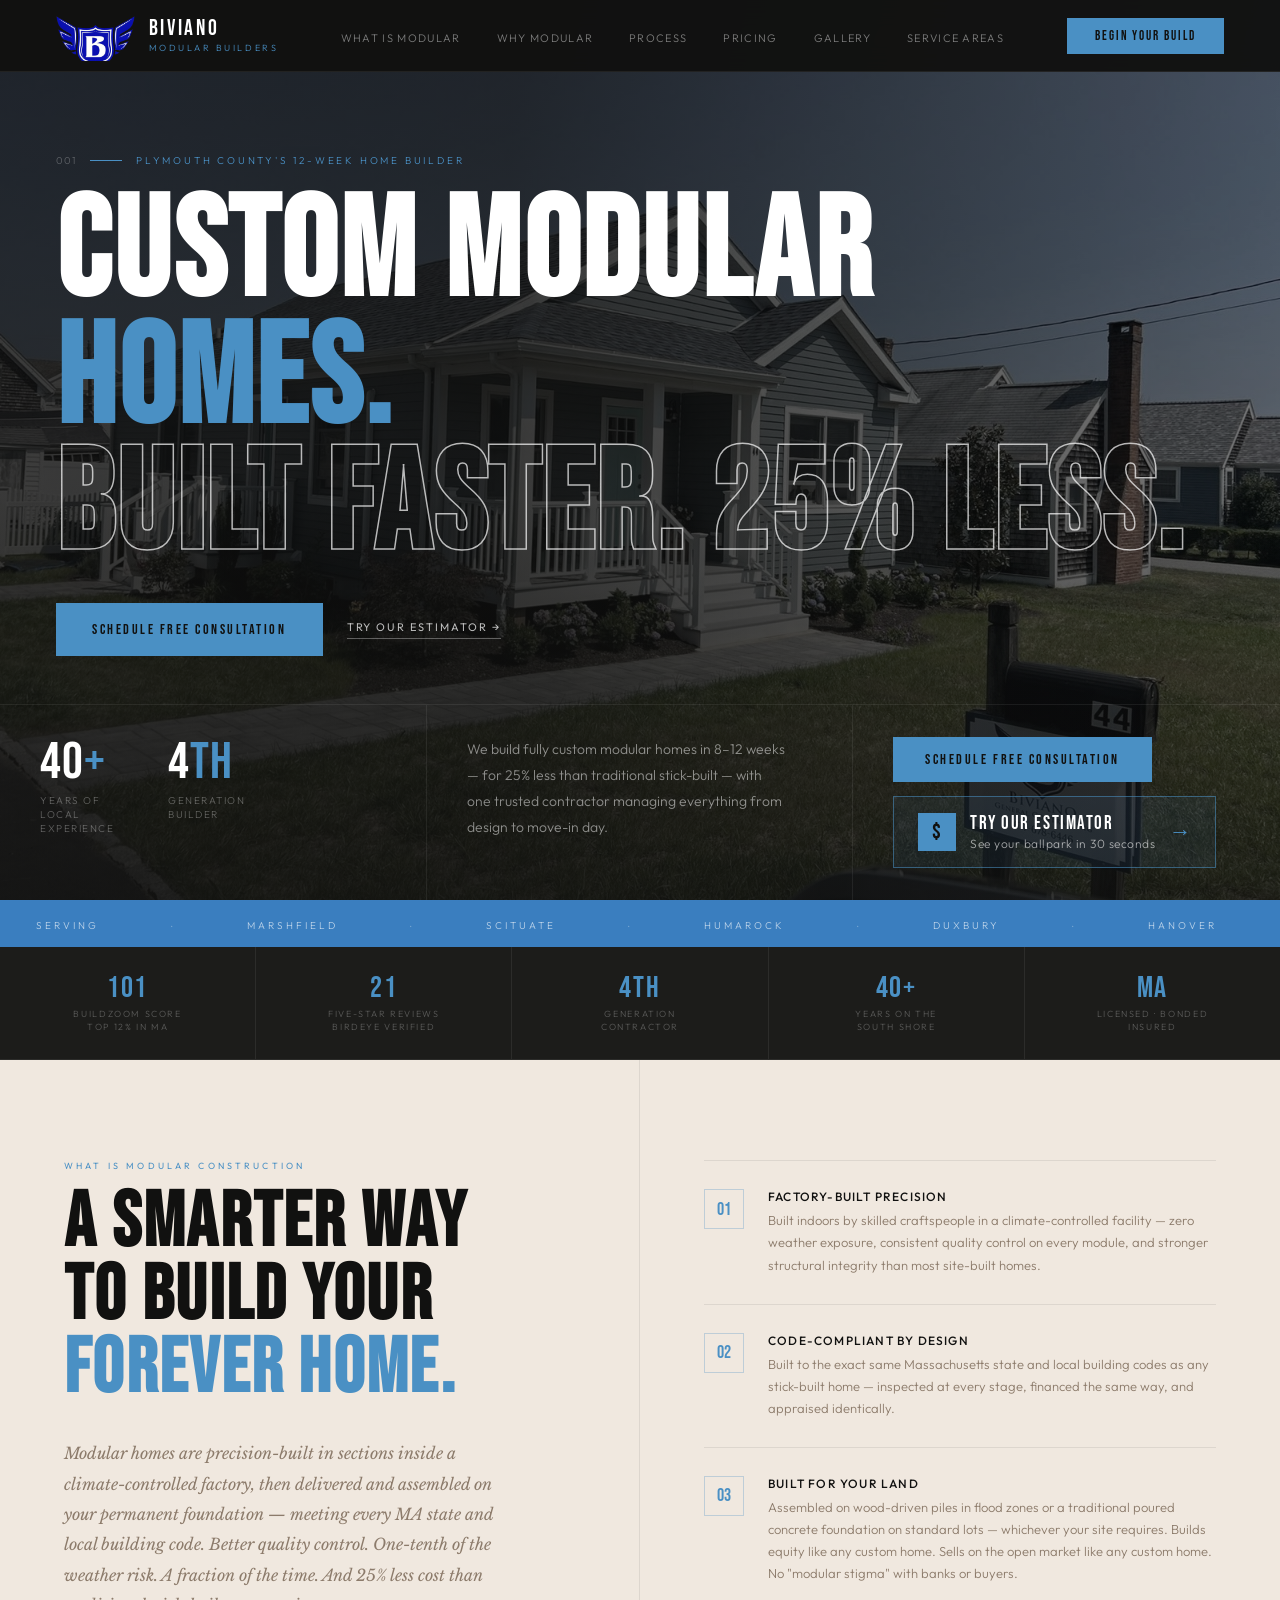
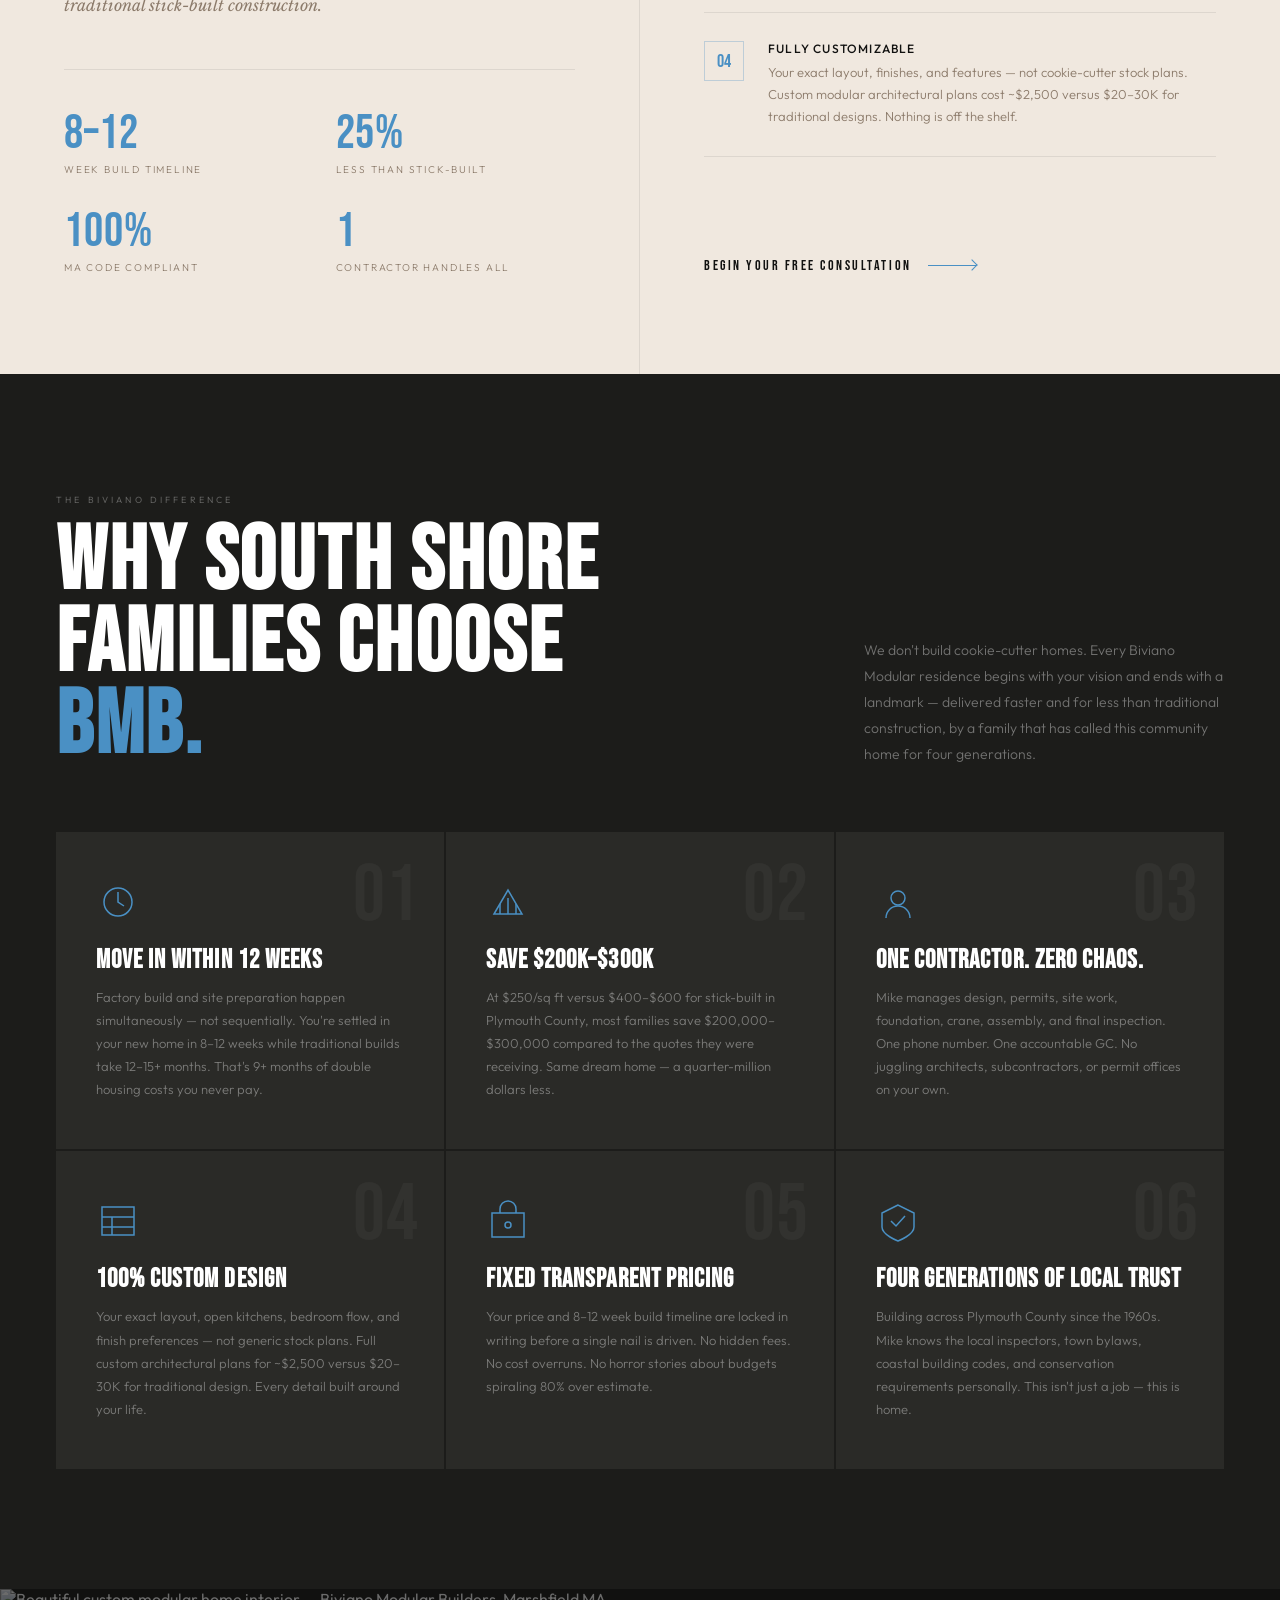
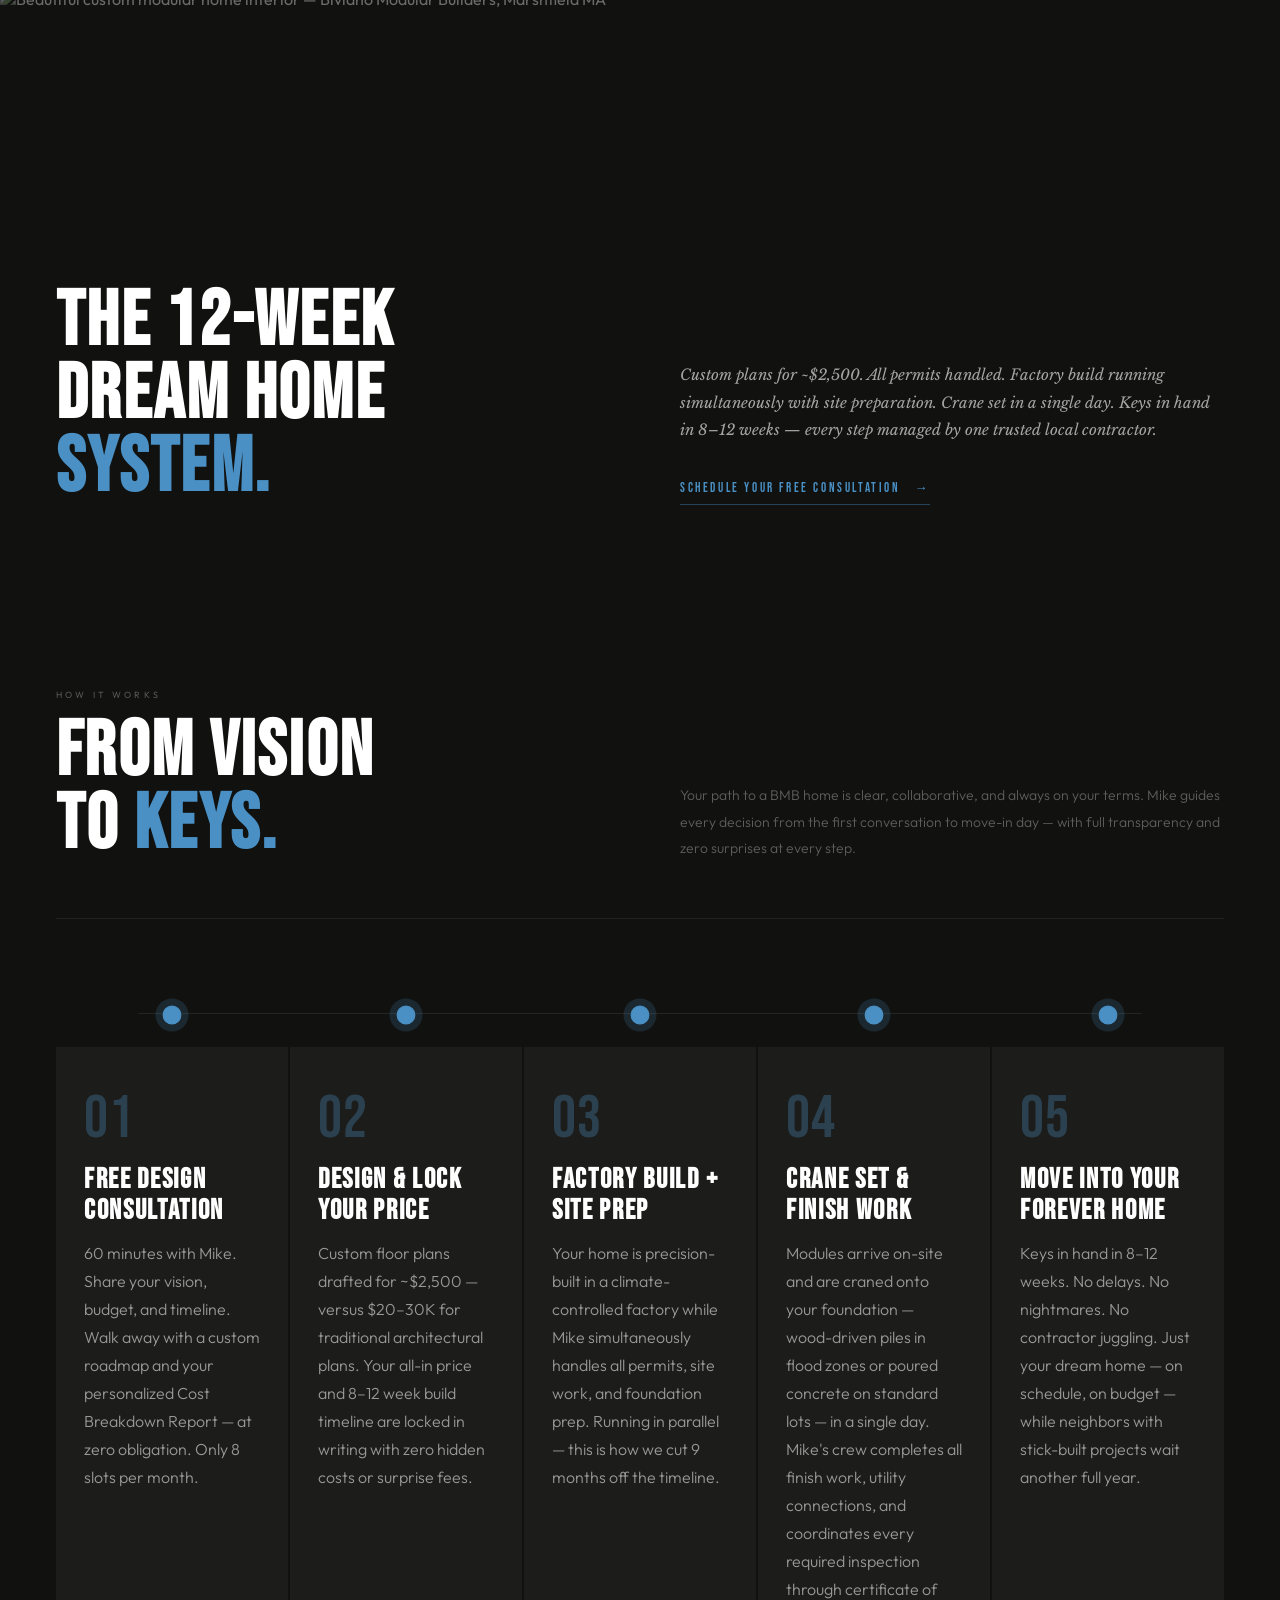
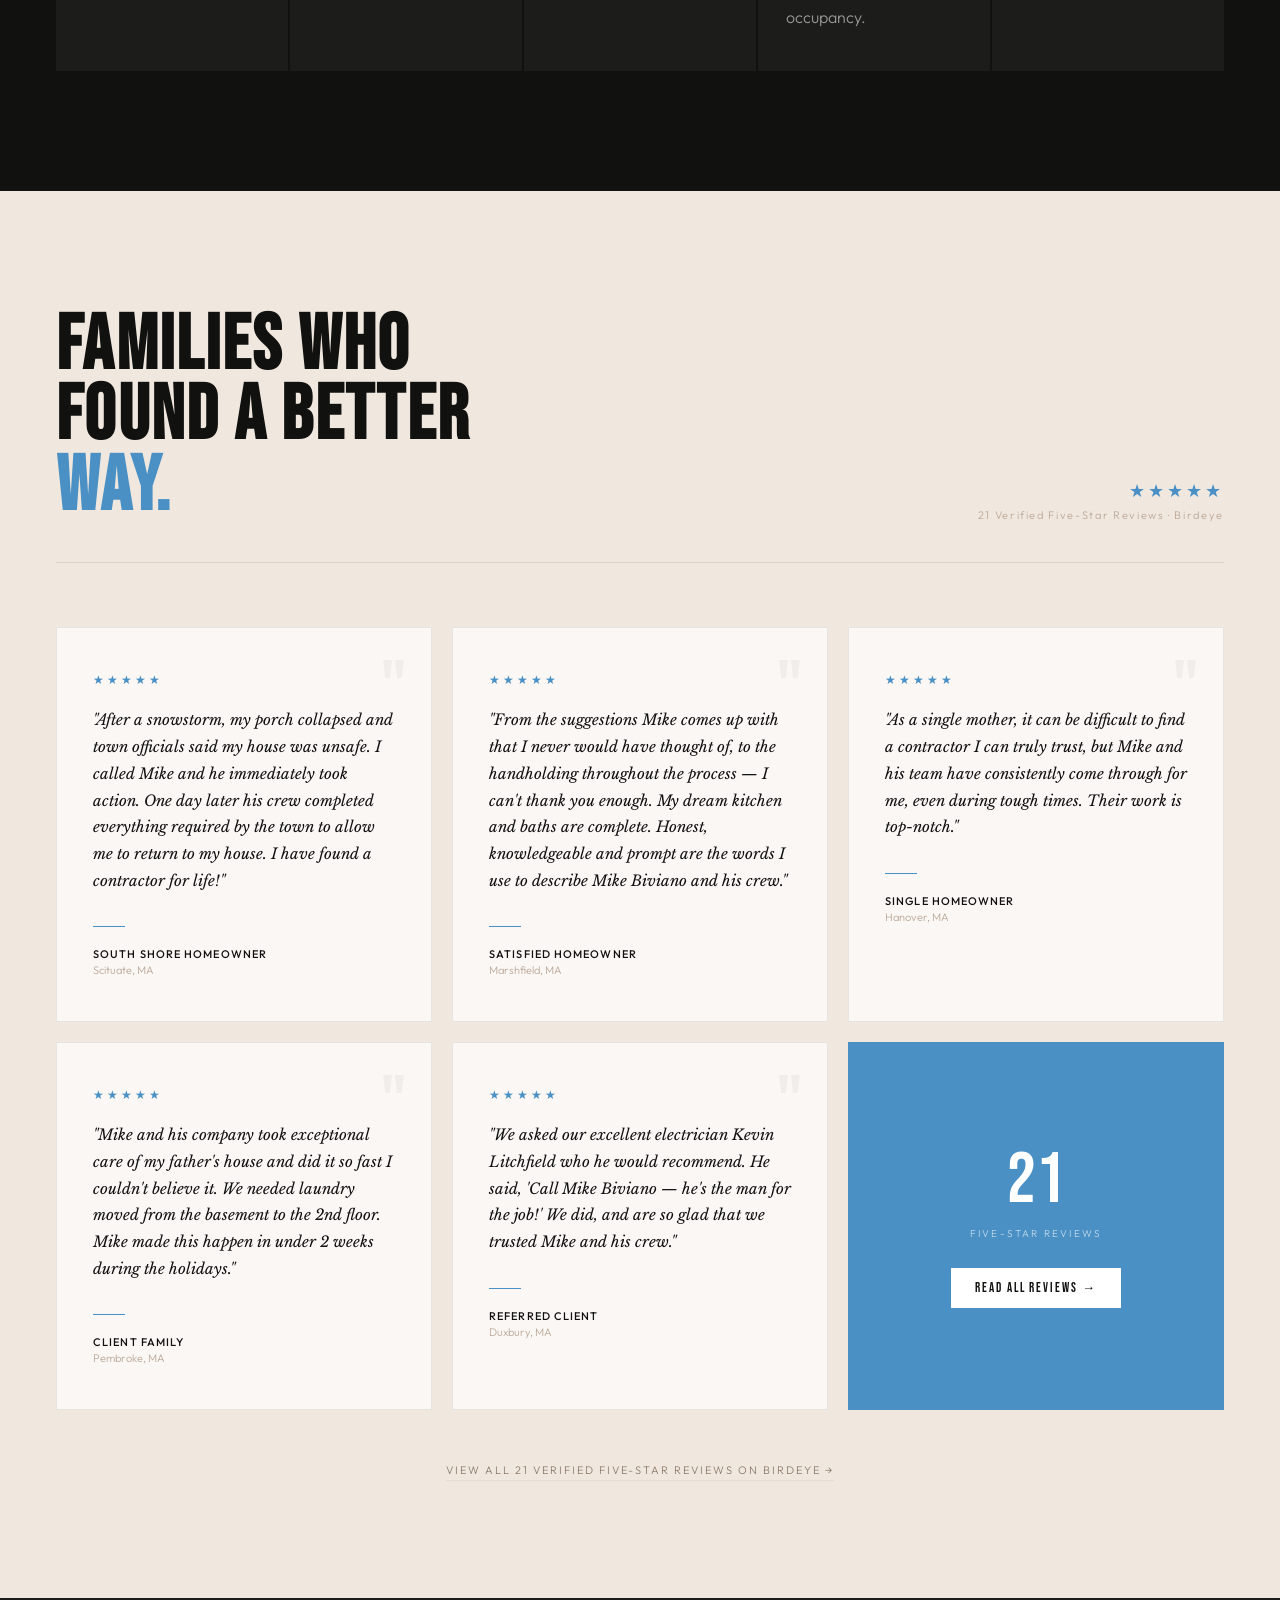
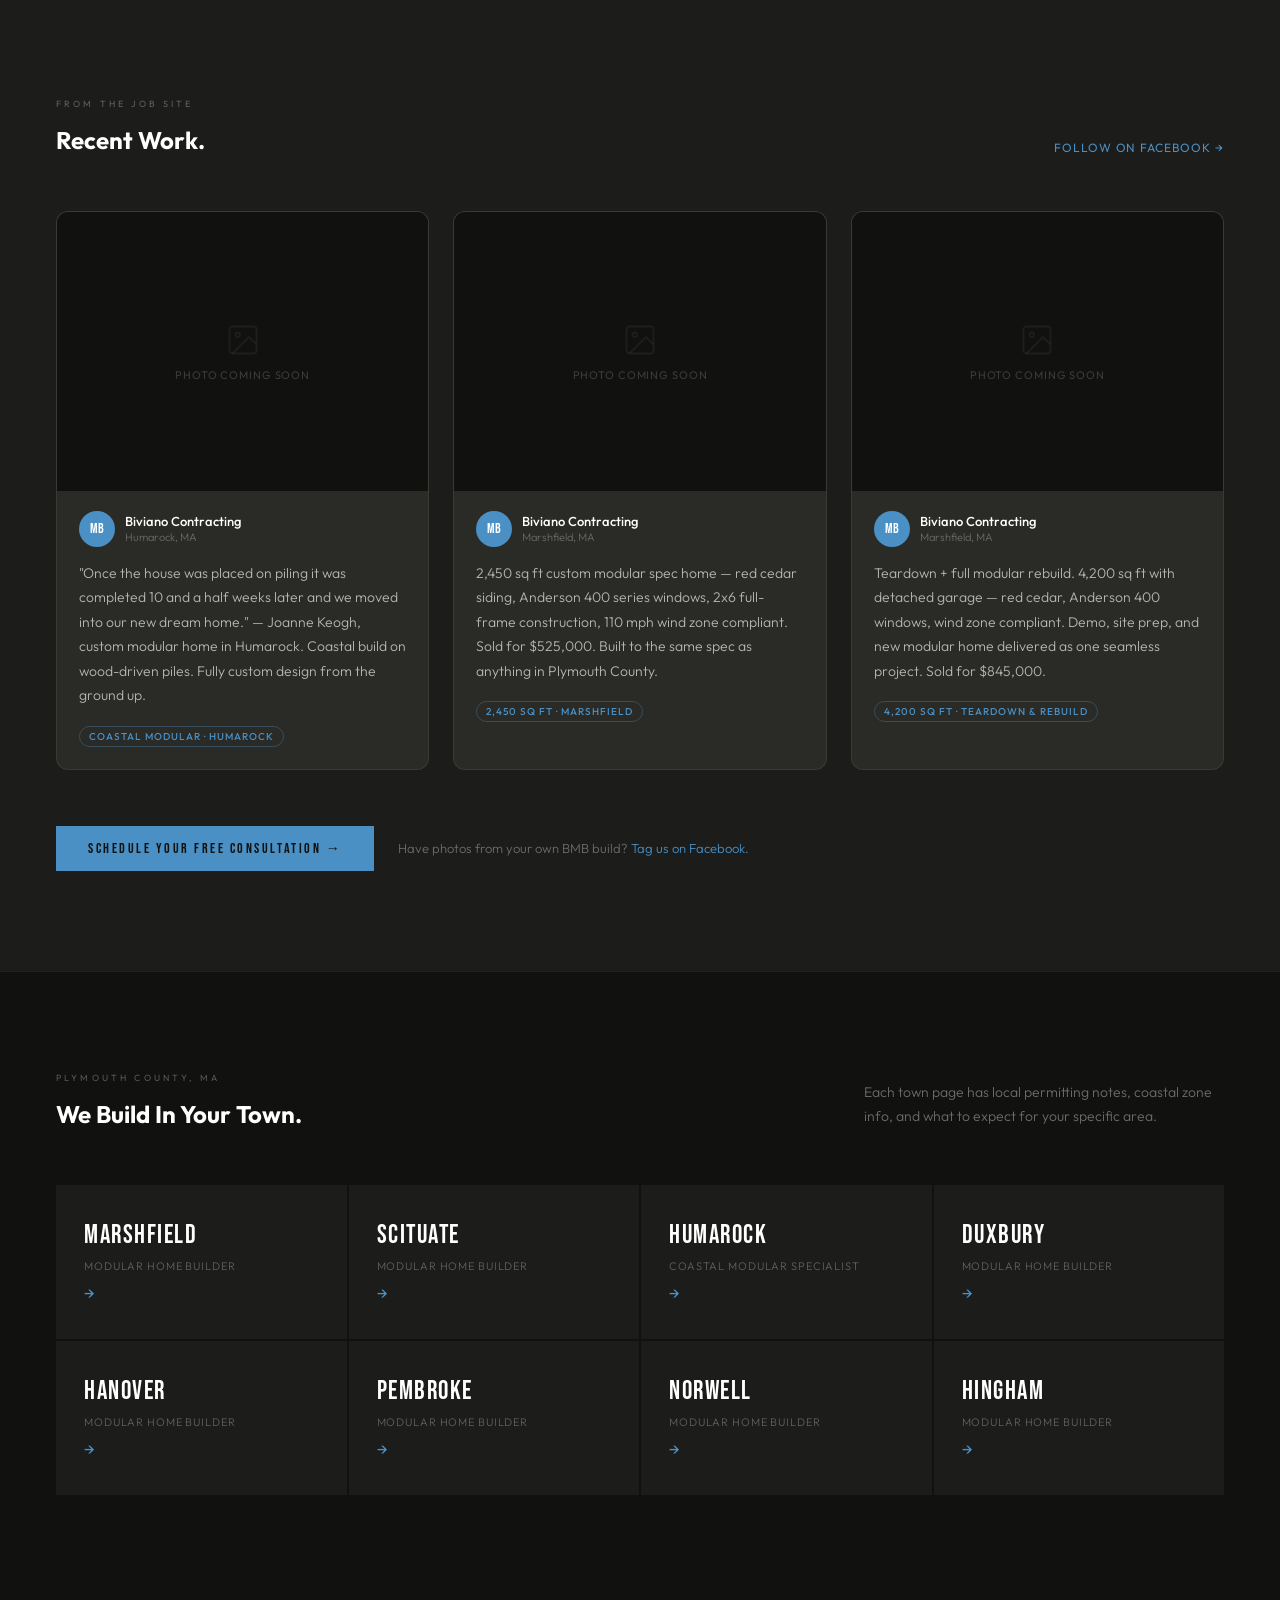
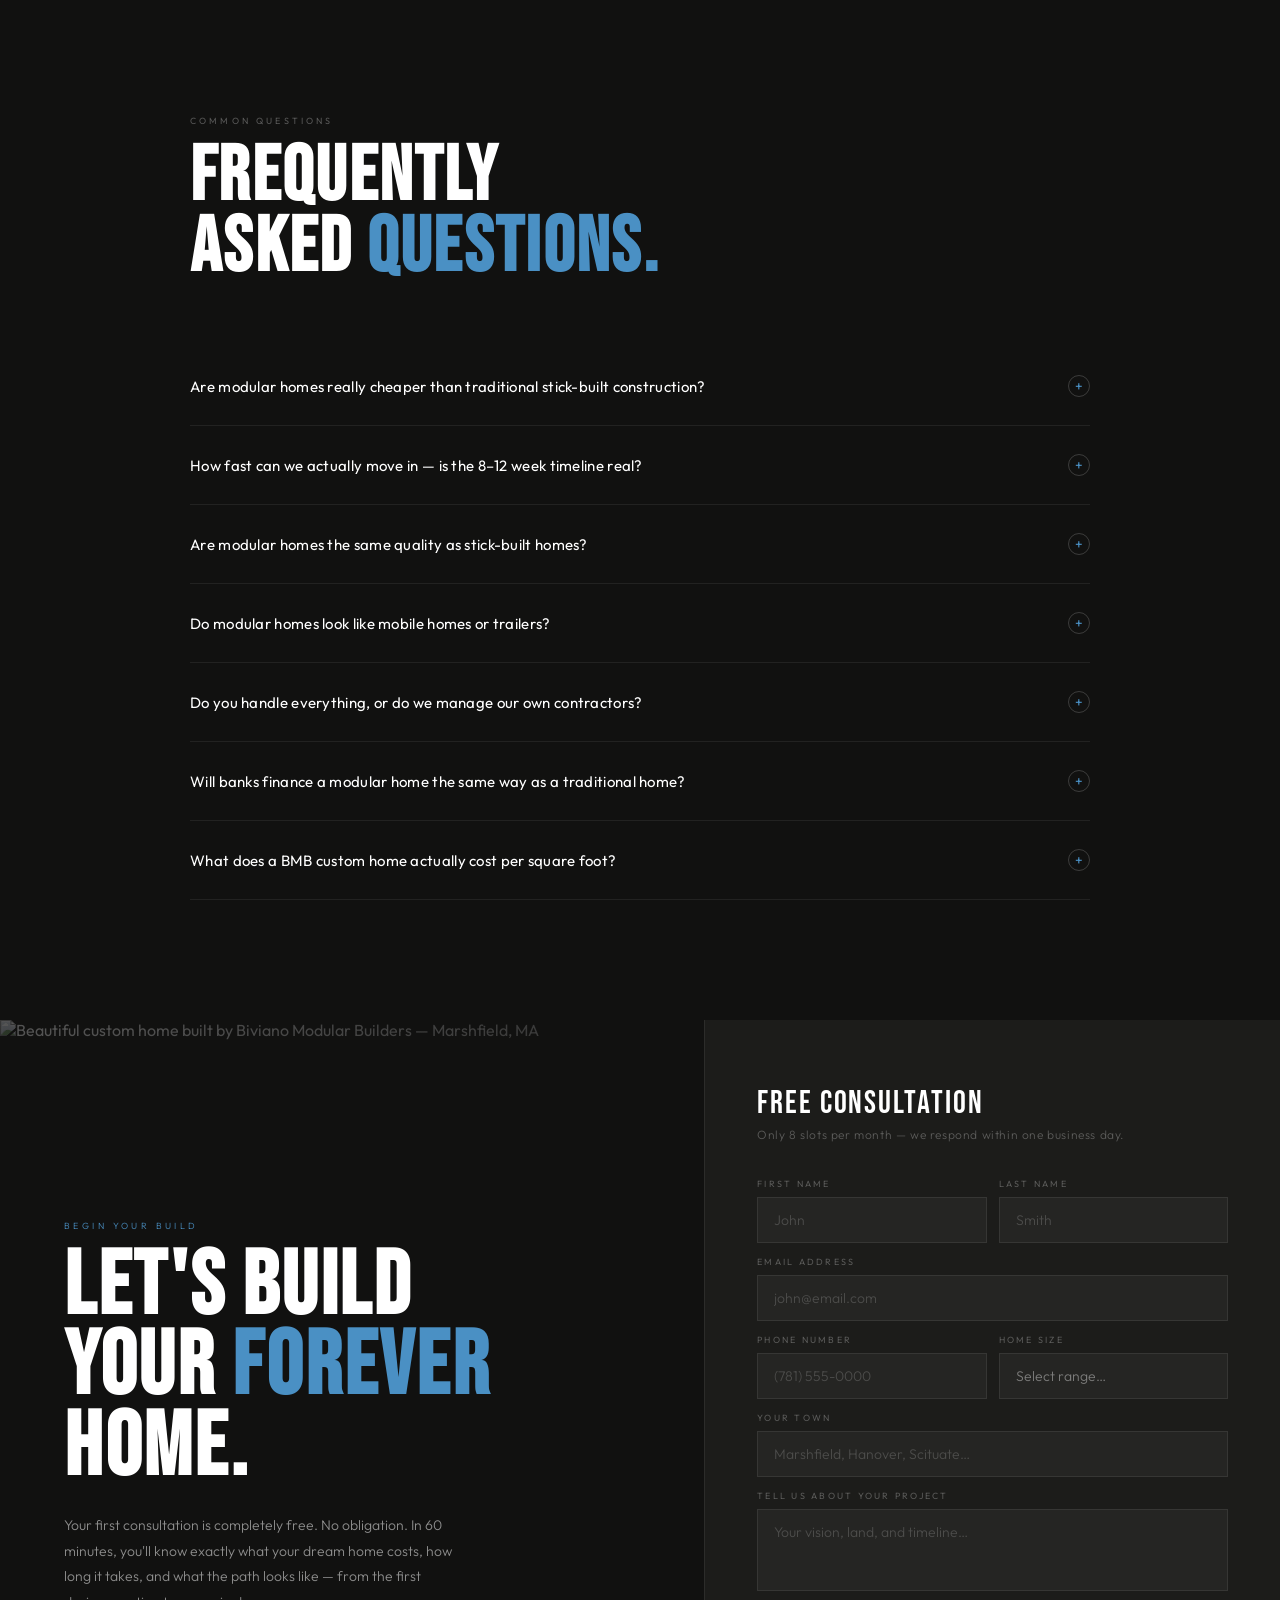
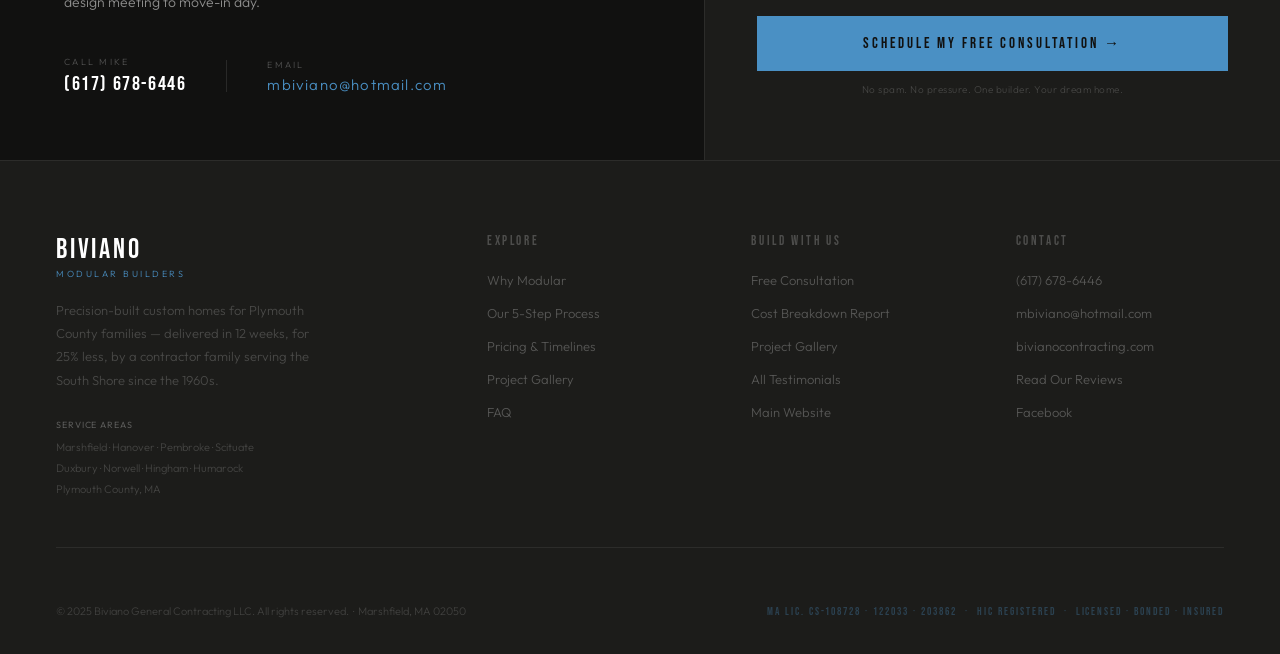
==== commit 3b077587: "Hero: add inline CTA below headline + swap stock photo for real Biviano build - New .hero-inline-cta" ====
--- a/index.html
+++ b/index.html
@@ -446,6 +446,35 @@
       color: transparent;
     }
 
+    .hero-inline-cta {
+      display: flex;
+      align-items: center;
+      gap: 24px;
+      margin-top: 32px;
+      opacity: 0;
+      animation: revealUp 0.7s ease 0.6s forwards;
+    }
+    .hero-inline-cta .btn-primary {
+      font-size: 14px;
+      padding: 18px 36px;
+    }
+    .hero-inline-cta .estimator-link {
+      font-family: 'Outfit', sans-serif;
+      font-size: 11px;
+      font-weight: 400;
+      letter-spacing: 0.18em;
+      text-transform: uppercase;
+      color: rgba(255,255,255,0.72);
+      text-decoration: none;
+      border-bottom: 1px solid rgba(255,255,255,0.32);
+      padding-bottom: 4px;
+      transition: color 0.2s ease, border-color 0.2s ease;
+    }
+    .hero-inline-cta .estimator-link:hover {
+      color: var(--white);
+      border-bottom-color: var(--blue);
+    }
+
     .hero-bottom-row {
       position: relative;
       z-index: 2;
@@ -2018,8 +2047,8 @@
 <section class="hero" aria-label="Hero section">
   <div class="hero-bg" aria-hidden="true">
     <img
-      src="https://images.unsplash.com/photo-1776794613474-5dad28ddd7de?w=1600&q=80&auto=format&fit=crop"
-      alt=""
+      src="/hero-home.jpg"
+      alt="Custom modular home built by Biviano Modular Builders in Plymouth County, MA"
       fetchpriority="high"
     >
   </div>
@@ -2035,6 +2064,10 @@
       <span class="accent">Homes.</span><br>
       <span class="outline">Built Faster. 25% Less.</span>
     </h1>
+    <div class="hero-inline-cta">
+      <a href="#consult" class="btn-primary">Schedule Free Consultation</a>
+      <a href="/pricing/#calculator" class="estimator-link">Try our estimator →</a>
+    </div>
   </div>
 
   <div class="hero-bottom-row">
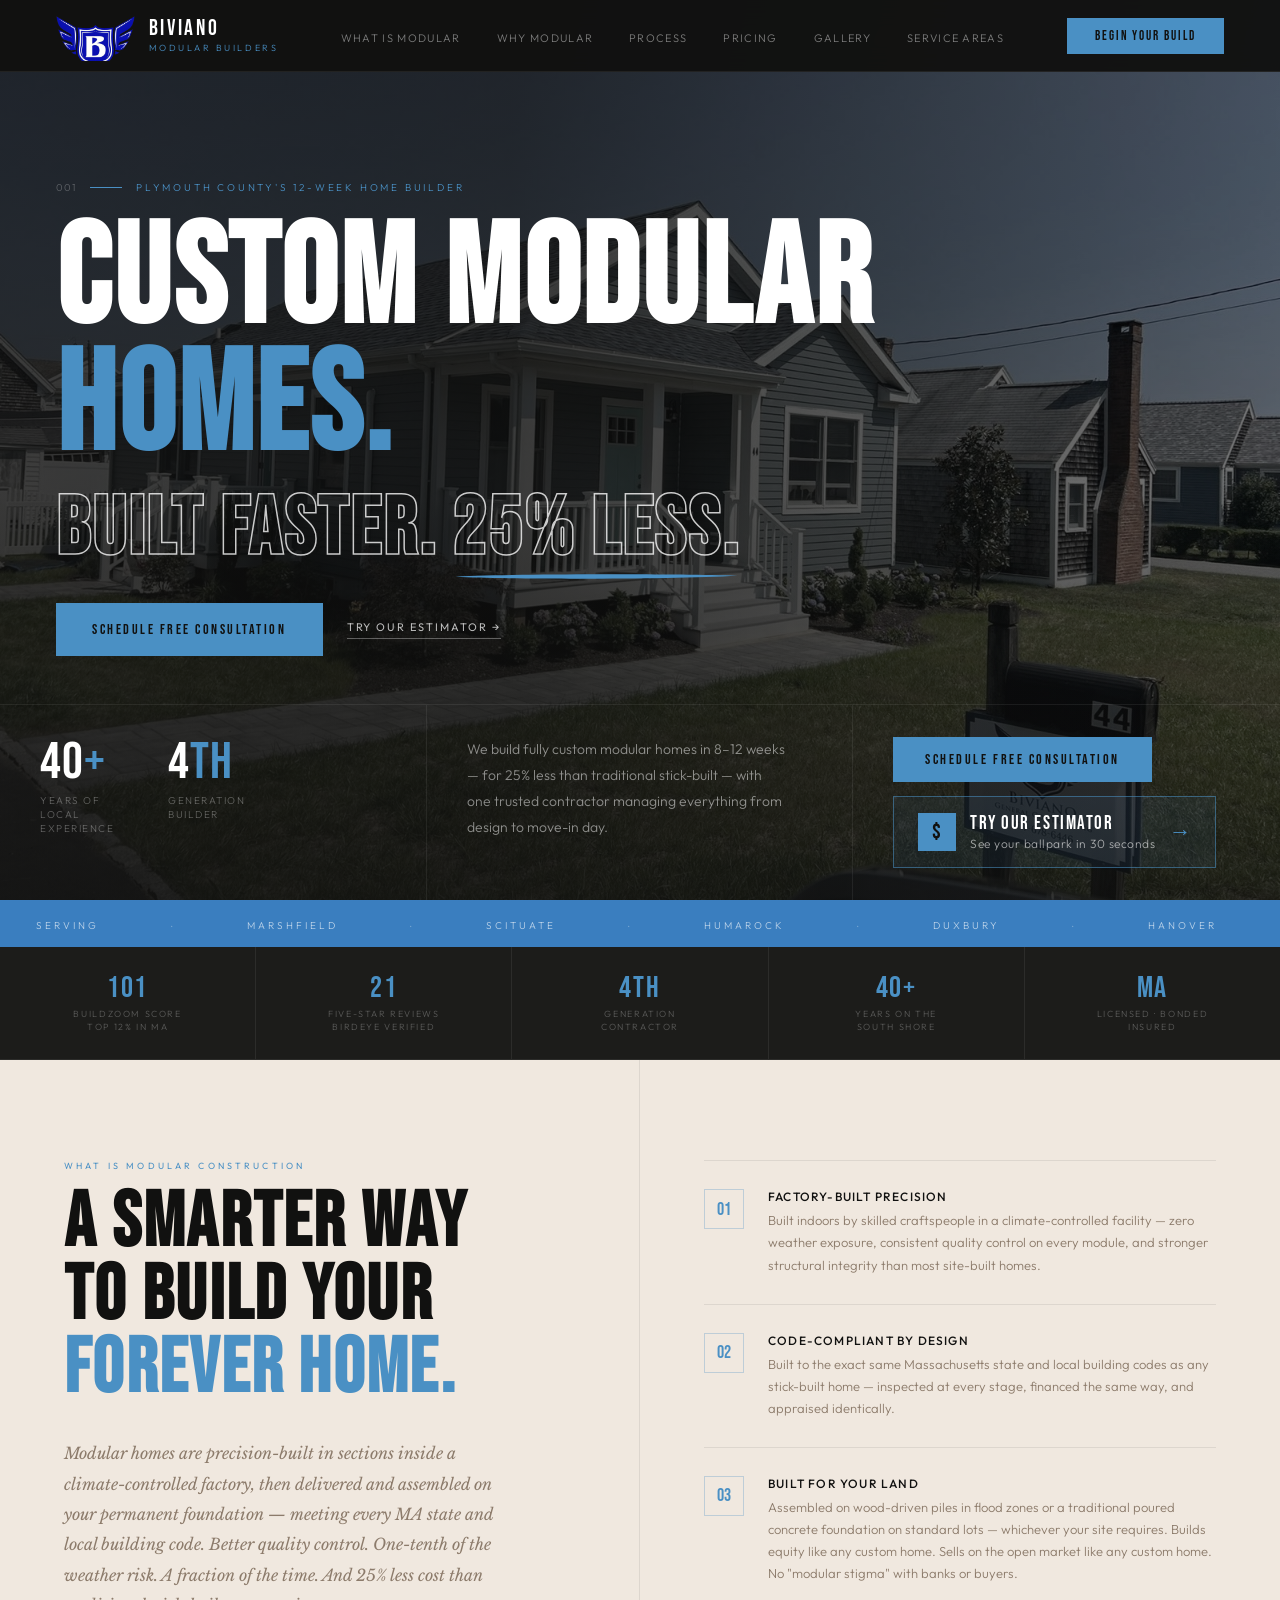
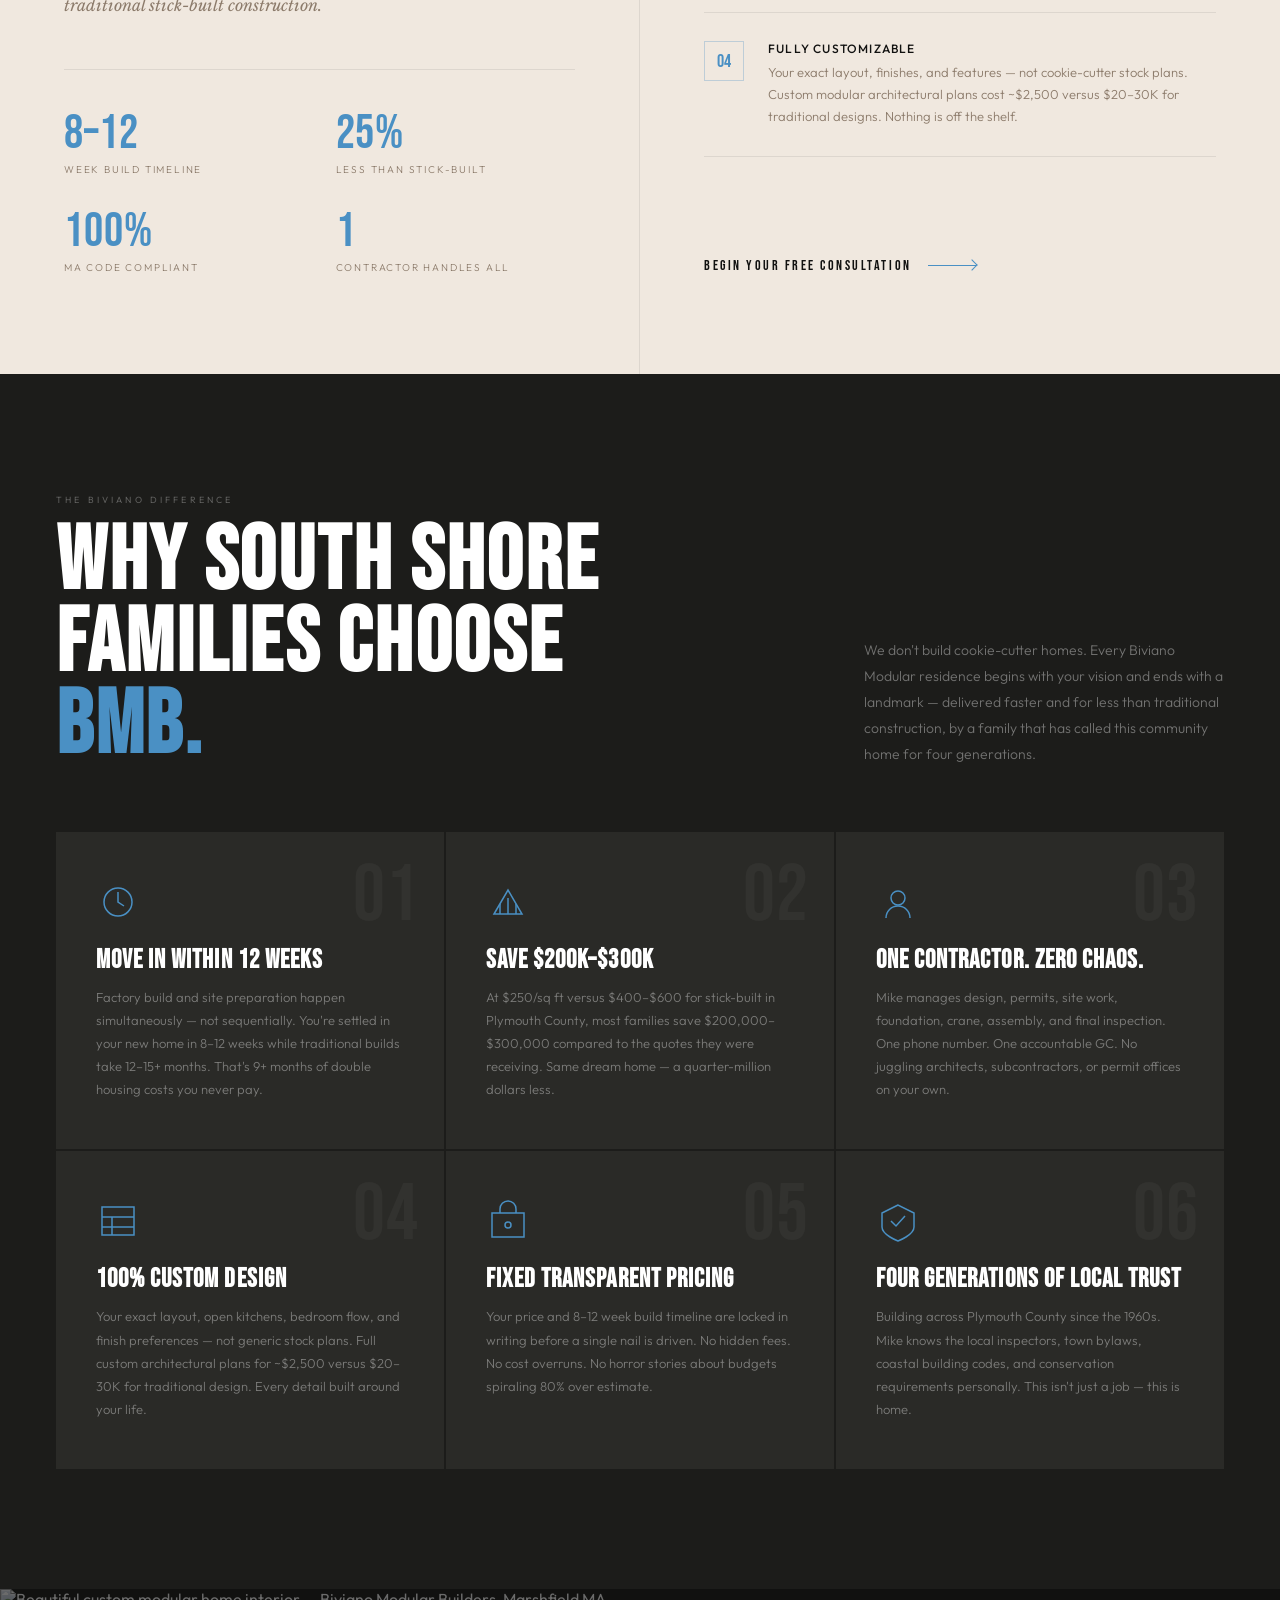
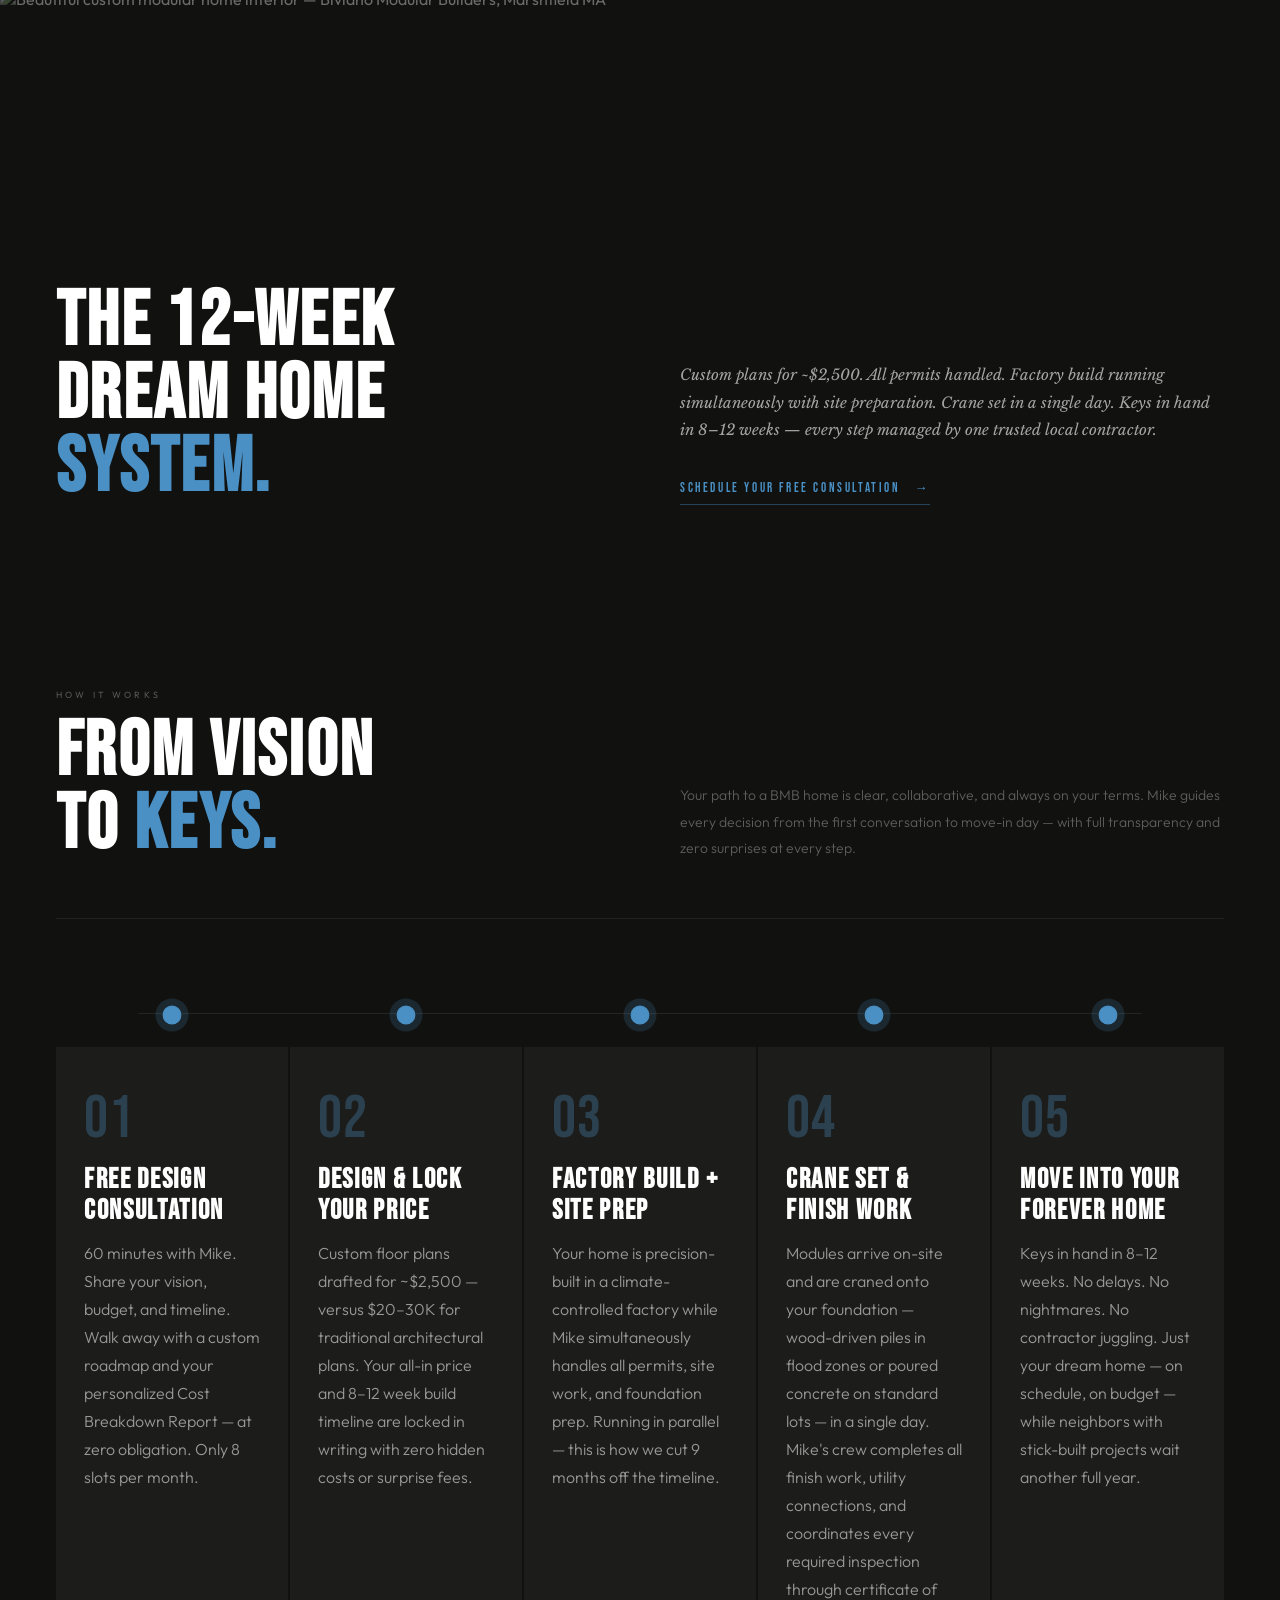
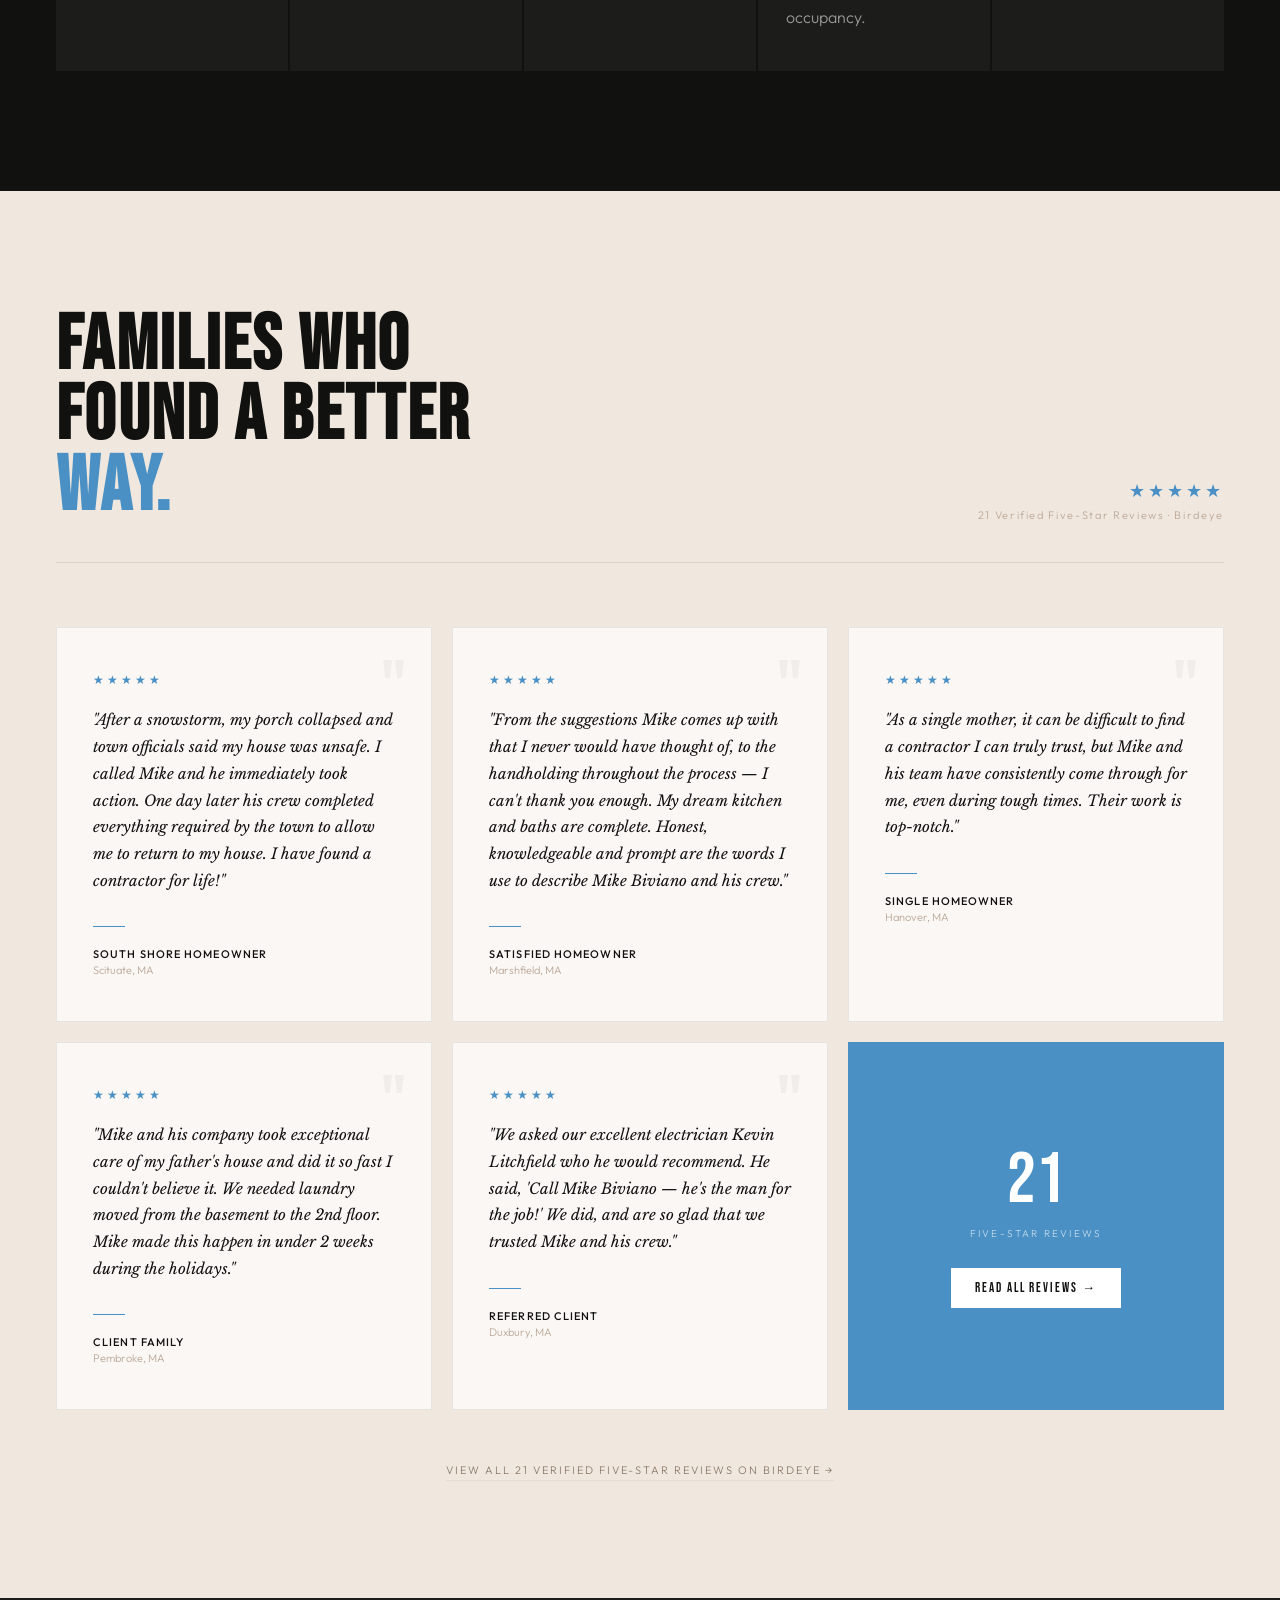
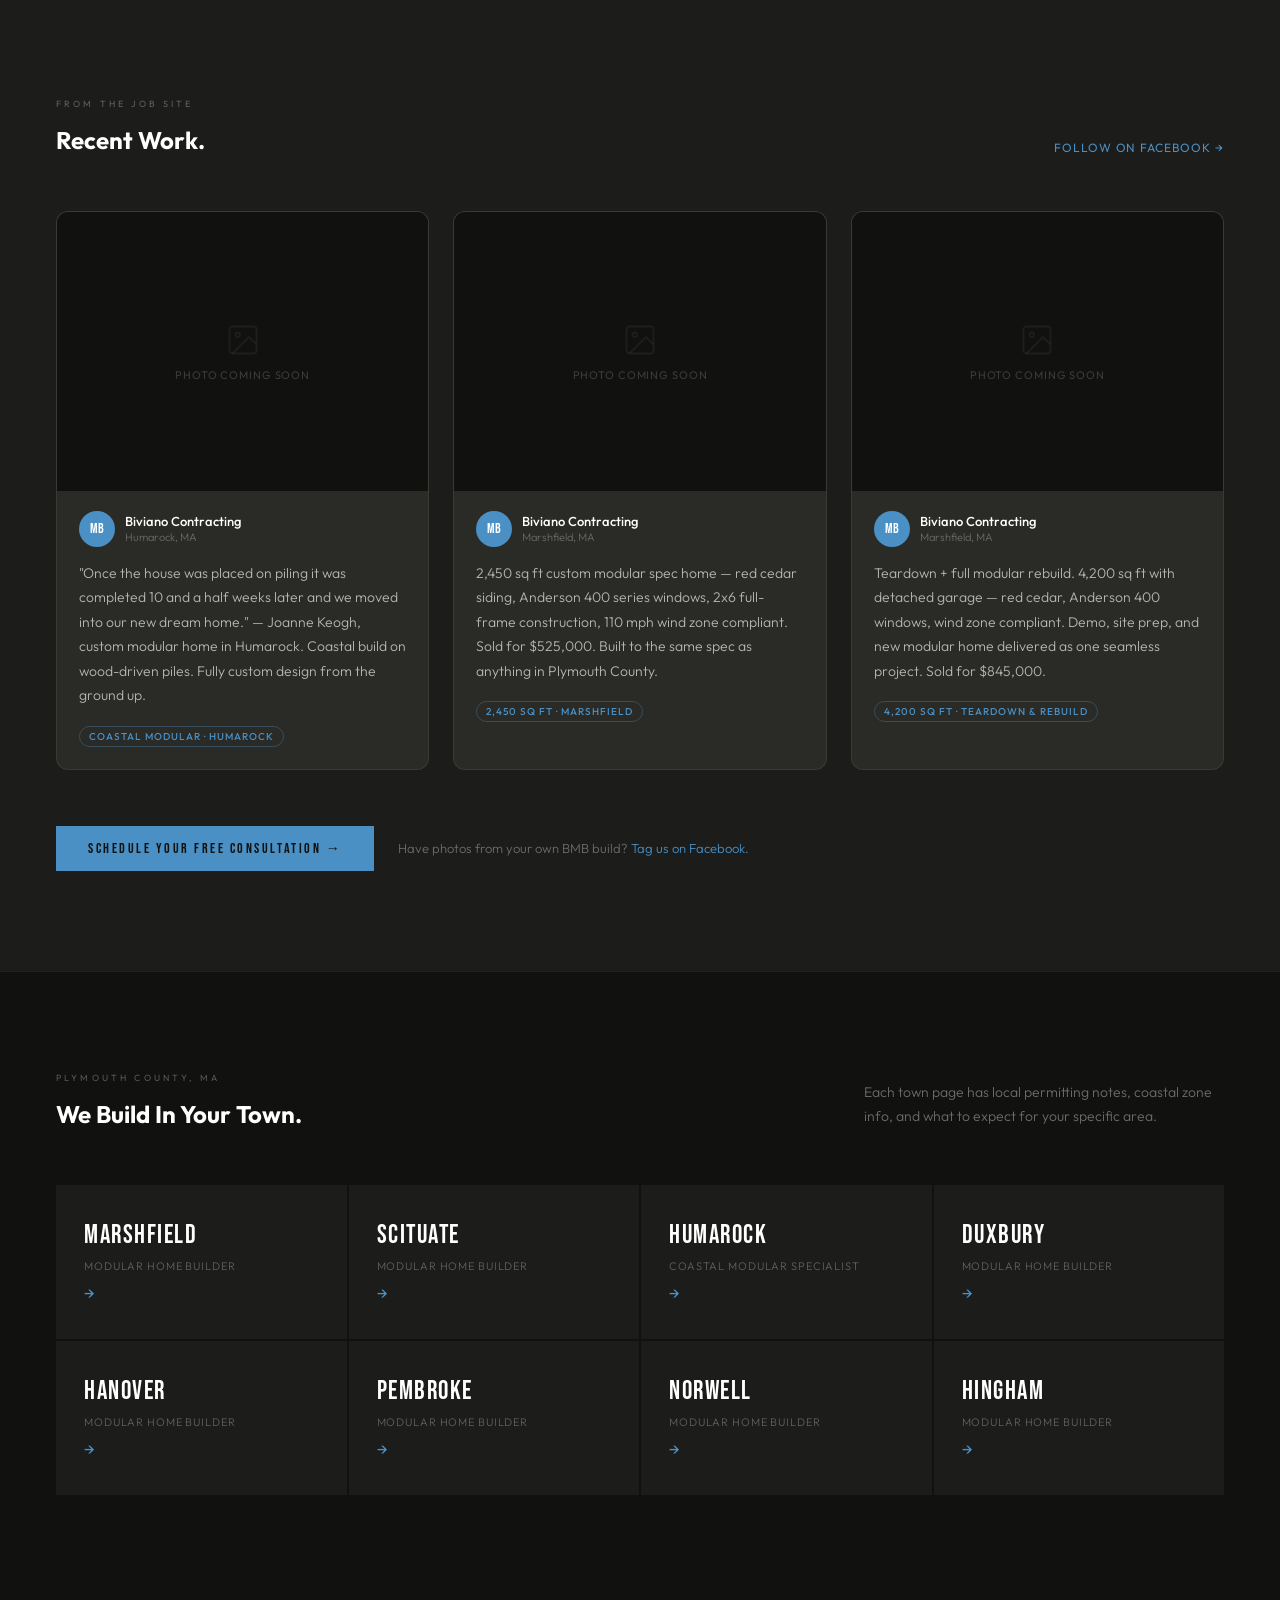
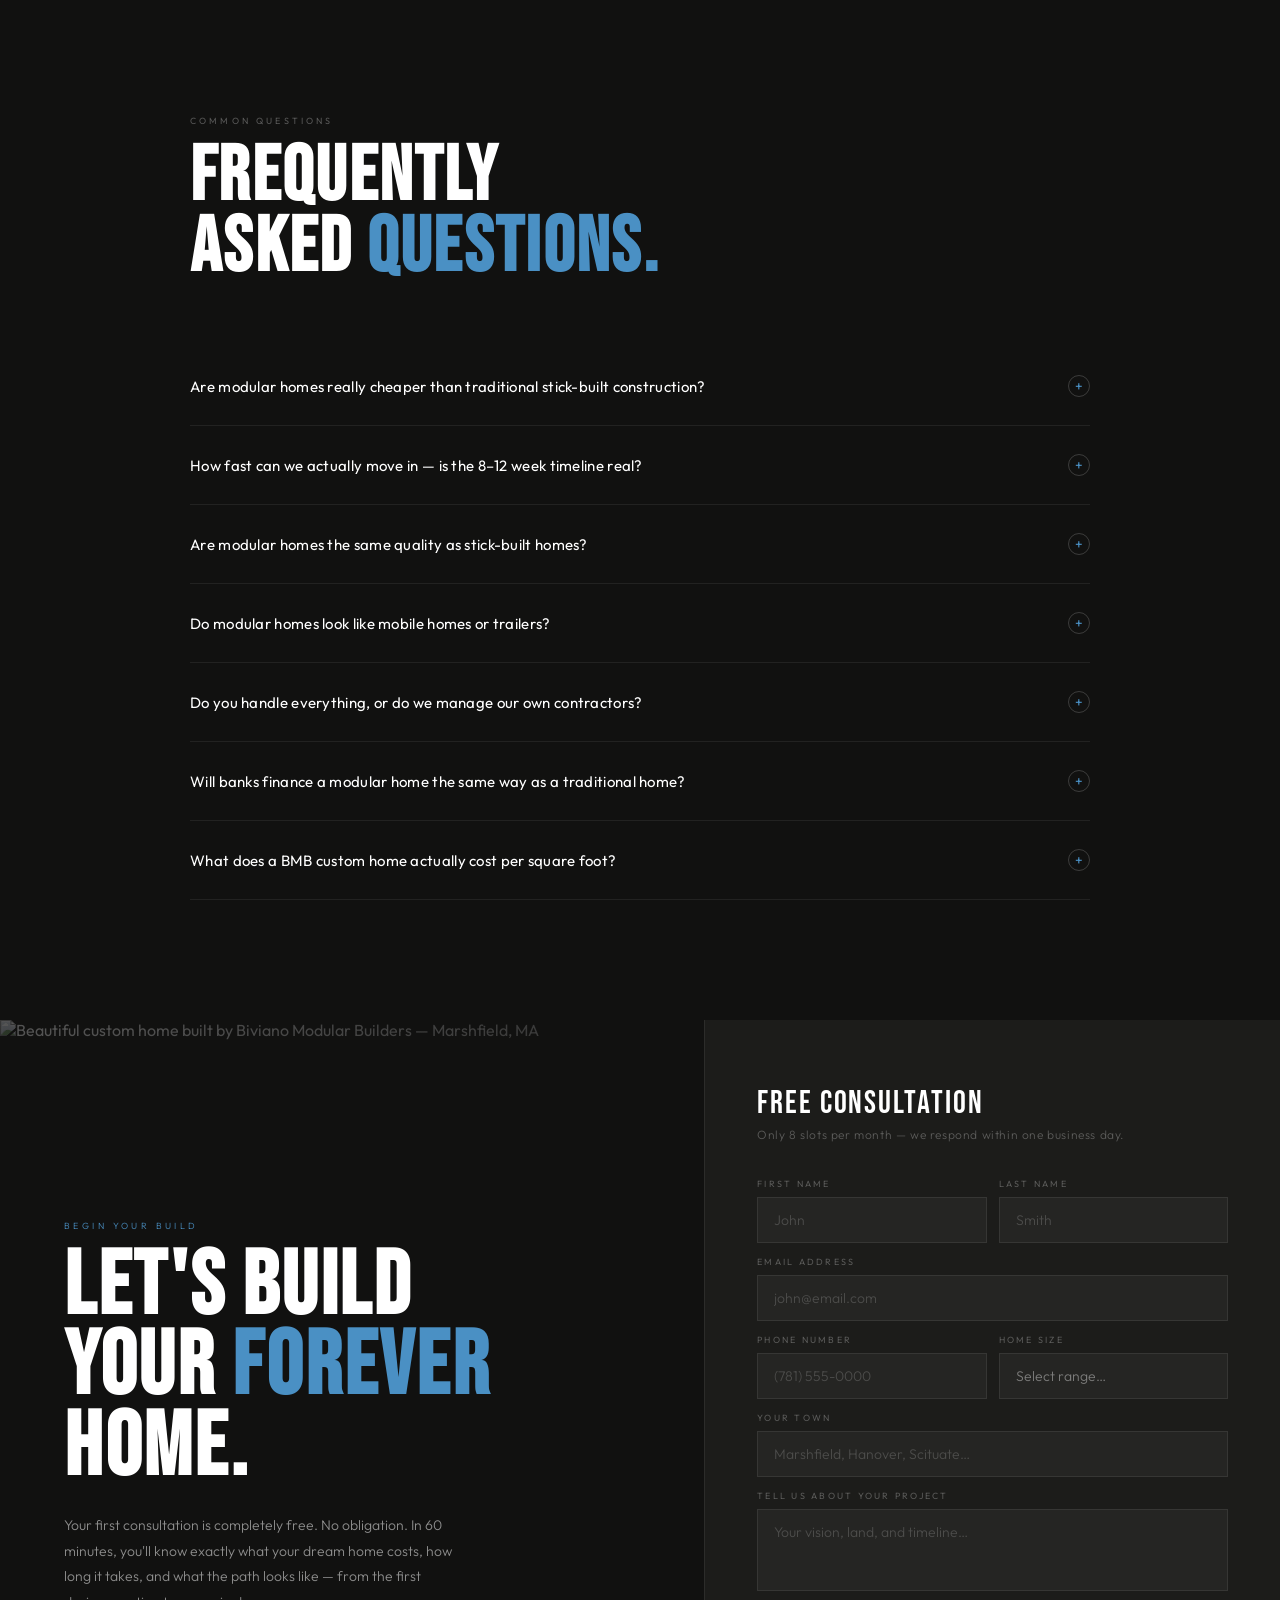
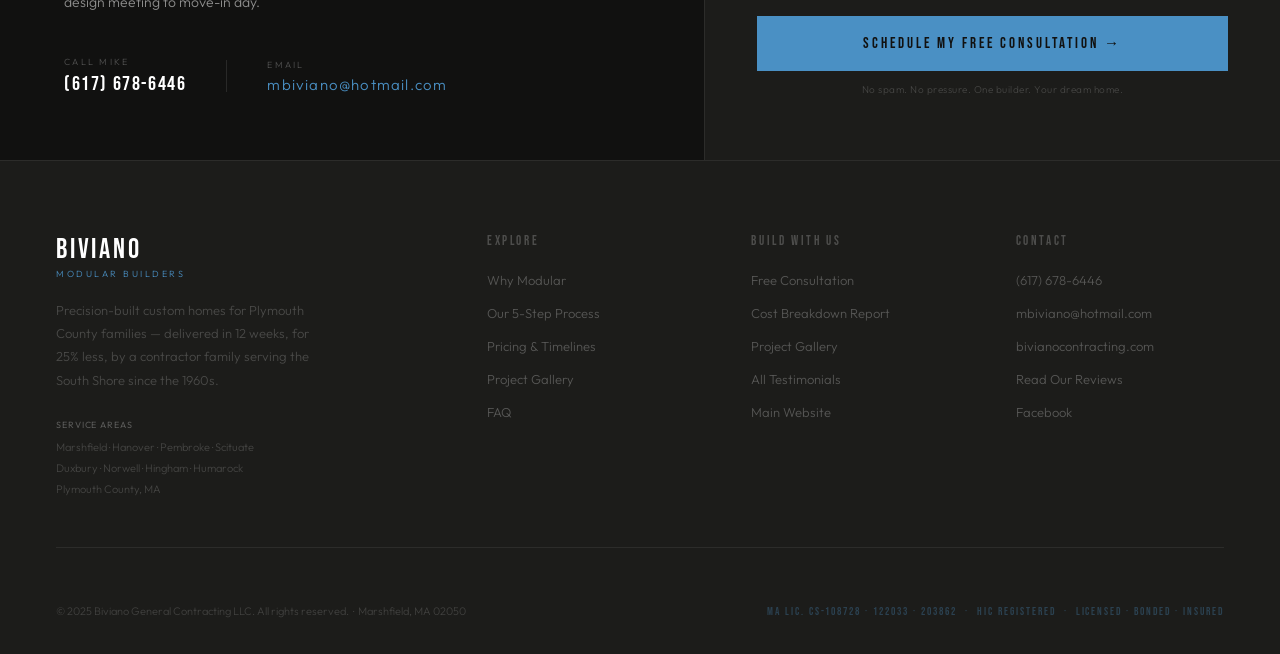
==== commit 1aa94408: "Hero: refine subline and add tapered underline on '25% Less' - Drop the 'Built Faster. 25% Less.' ou" ====
--- a/index.html
+++ b/index.html
@@ -15,6 +15,15 @@
   ═══════════════════════════════════════════ -->
   <meta charset="UTF-8">
   <meta name="viewport" content="width=device-width, initial-scale=1.0">
+
+  <!-- Favicons -->
+  <link rel="icon" type="image/png" sizes="32x32" href="/favicon-32x32.png">
+  <link rel="icon" type="image/png" sizes="16x16" href="/favicon-16x16.png">
+  <link rel="shortcut icon" href="/favicon.ico">
+  <link rel="apple-touch-icon" sizes="180x180" href="/apple-touch-icon.png">
+  <link rel="manifest" href="/site.webmanifest">
+  <meta name="theme-color" content="#4A90C4">
+
   <title>Biviano Modular Builders | Custom Homes Built in 12 Weeks | Marshfield, MA</title>
   <meta name="description" content="Plymouth County's 4th-generation modular home builder. Build your dream custom home in 8–12 weeks for 25% less than traditional construction. Serving Marshfield, Hanover, Pembroke, Scituate &amp; the South Shore, MA.">
   <meta name="keywords" content="modular homes Marshfield MA, custom home builder Plymouth County, modular home builder South Shore MA, home builder Hanover MA, Biviano Modular Builders, custom modular homes Massachusetts, 12 week home builder">
@@ -442,8 +451,34 @@
     }
     h1.hero-headline .accent { color: var(--blue); }
     h1.hero-headline .outline {
-      -webkit-text-stroke: 1.5px rgba(255,255,255,0.7);
+      display: block;
+      font-size: 0.58em;
+      line-height: 1;
+      margin-top: 18px;
+      -webkit-text-stroke: 1.5px rgba(255,255,255,0.78);
       color: transparent;
+    }
+    h1.hero-headline .outline .em-25 {
+      position: relative;
+      display: inline-block;
+    }
+    h1.hero-headline .outline .em-25::after {
+      content: '';
+      position: absolute;
+      left: -1%;
+      right: -1%;
+      bottom: -0.14em;
+      height: 12px;
+      background-image: url("data:image/svg+xml;utf8,<svg xmlns='http://www.w3.org/2000/svg' viewBox='0 0 320 8' preserveAspectRatio='none'><path d='M 6 4.5 C 70 2.5 240 2.5 314 3.8 C 240 6.3 70 6.3 6 4.5 Z' fill='%234A90C4'/></svg>");
+      background-repeat: no-repeat;
+      background-size: 100% 100%;
+      transform-origin: left center;
+      animation: heroUnderline 1s cubic-bezier(0.4, 0, 0.2, 1) 0.85s both;
+      pointer-events: none;
+    }
+    @keyframes heroUnderline {
+      from { transform: scaleX(0); opacity: 0; }
+      to   { transform: scaleX(1); opacity: 1; }
     }
 
     .hero-inline-cta {
@@ -2062,7 +2097,7 @@
     <h1 class="hero-headline">
       Custom Modular<br>
       <span class="accent">Homes.</span><br>
-      <span class="outline">Built Faster. 25% Less.</span>
+      <span class="outline">Built Faster. <span class="em-25">25% Less.</span></span>
     </h1>
     <div class="hero-inline-cta">
       <a href="#consult" class="btn-primary">Schedule Free Consultation</a>
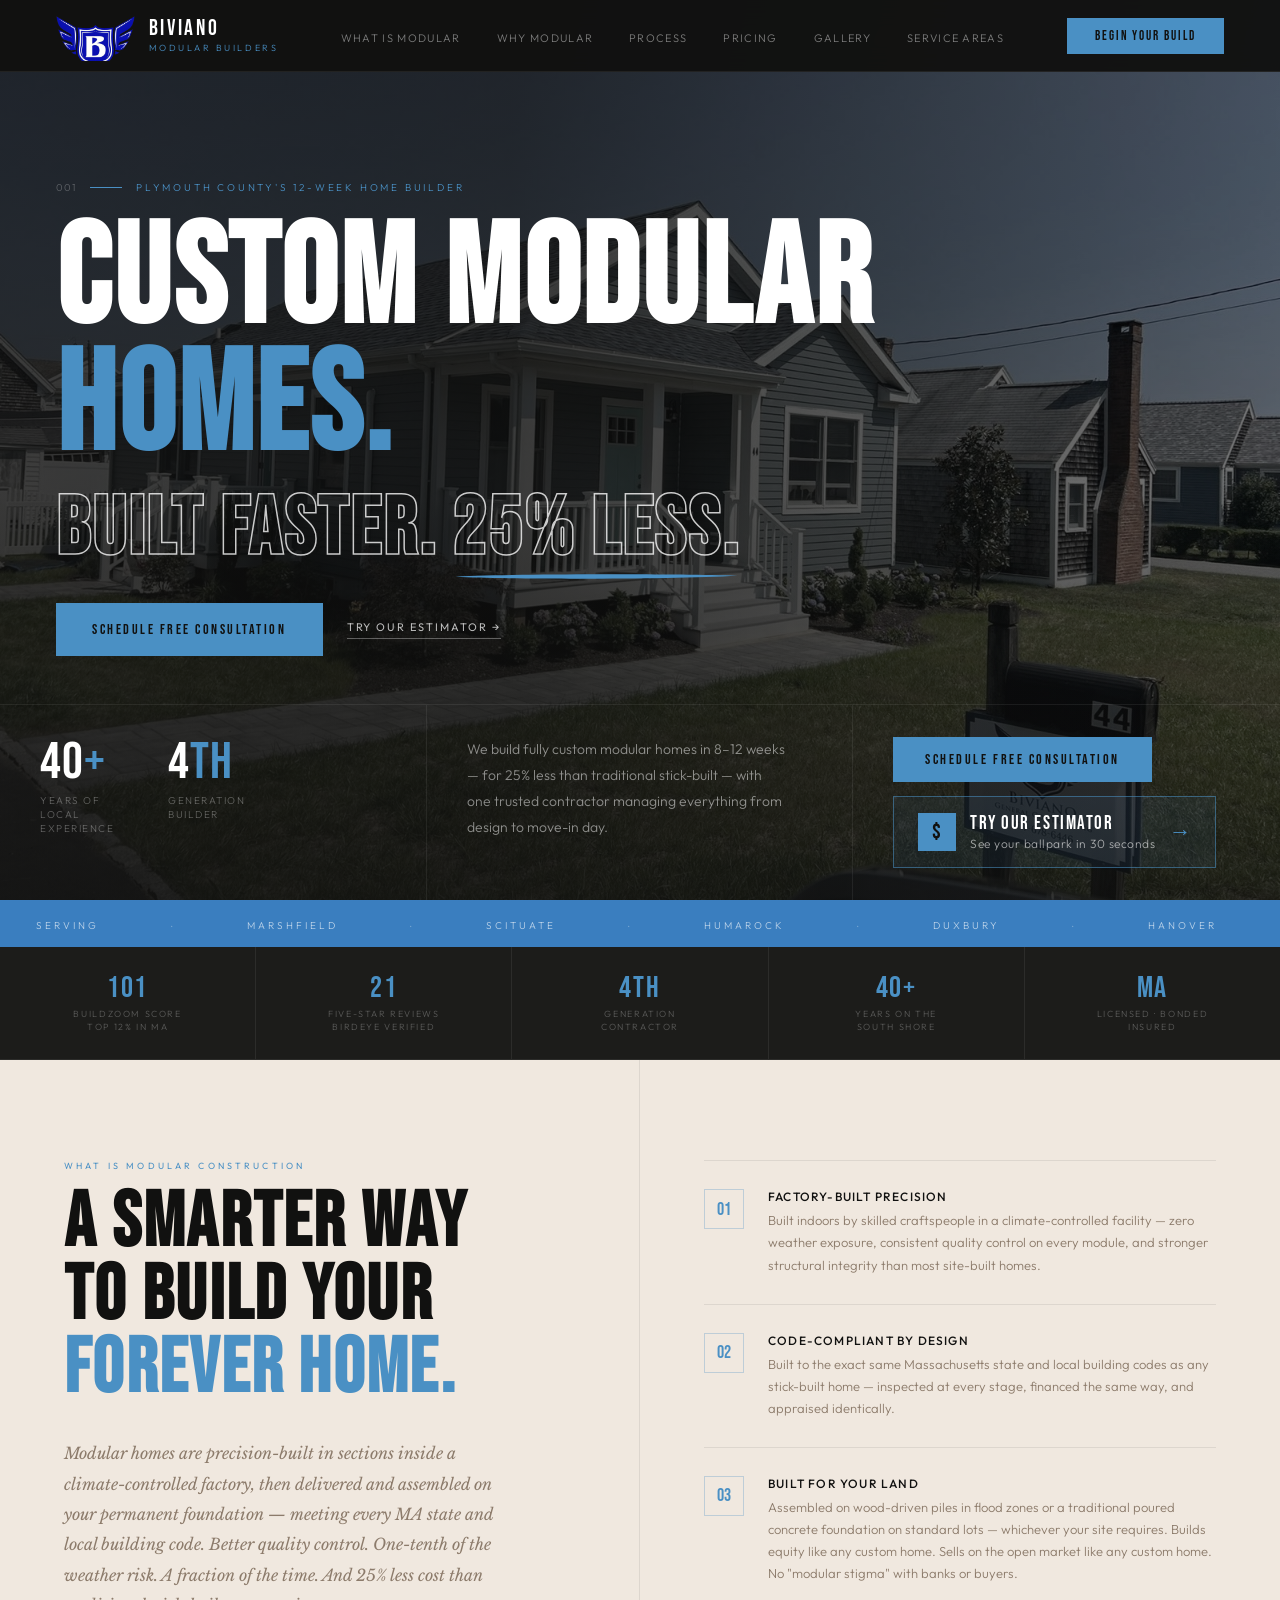
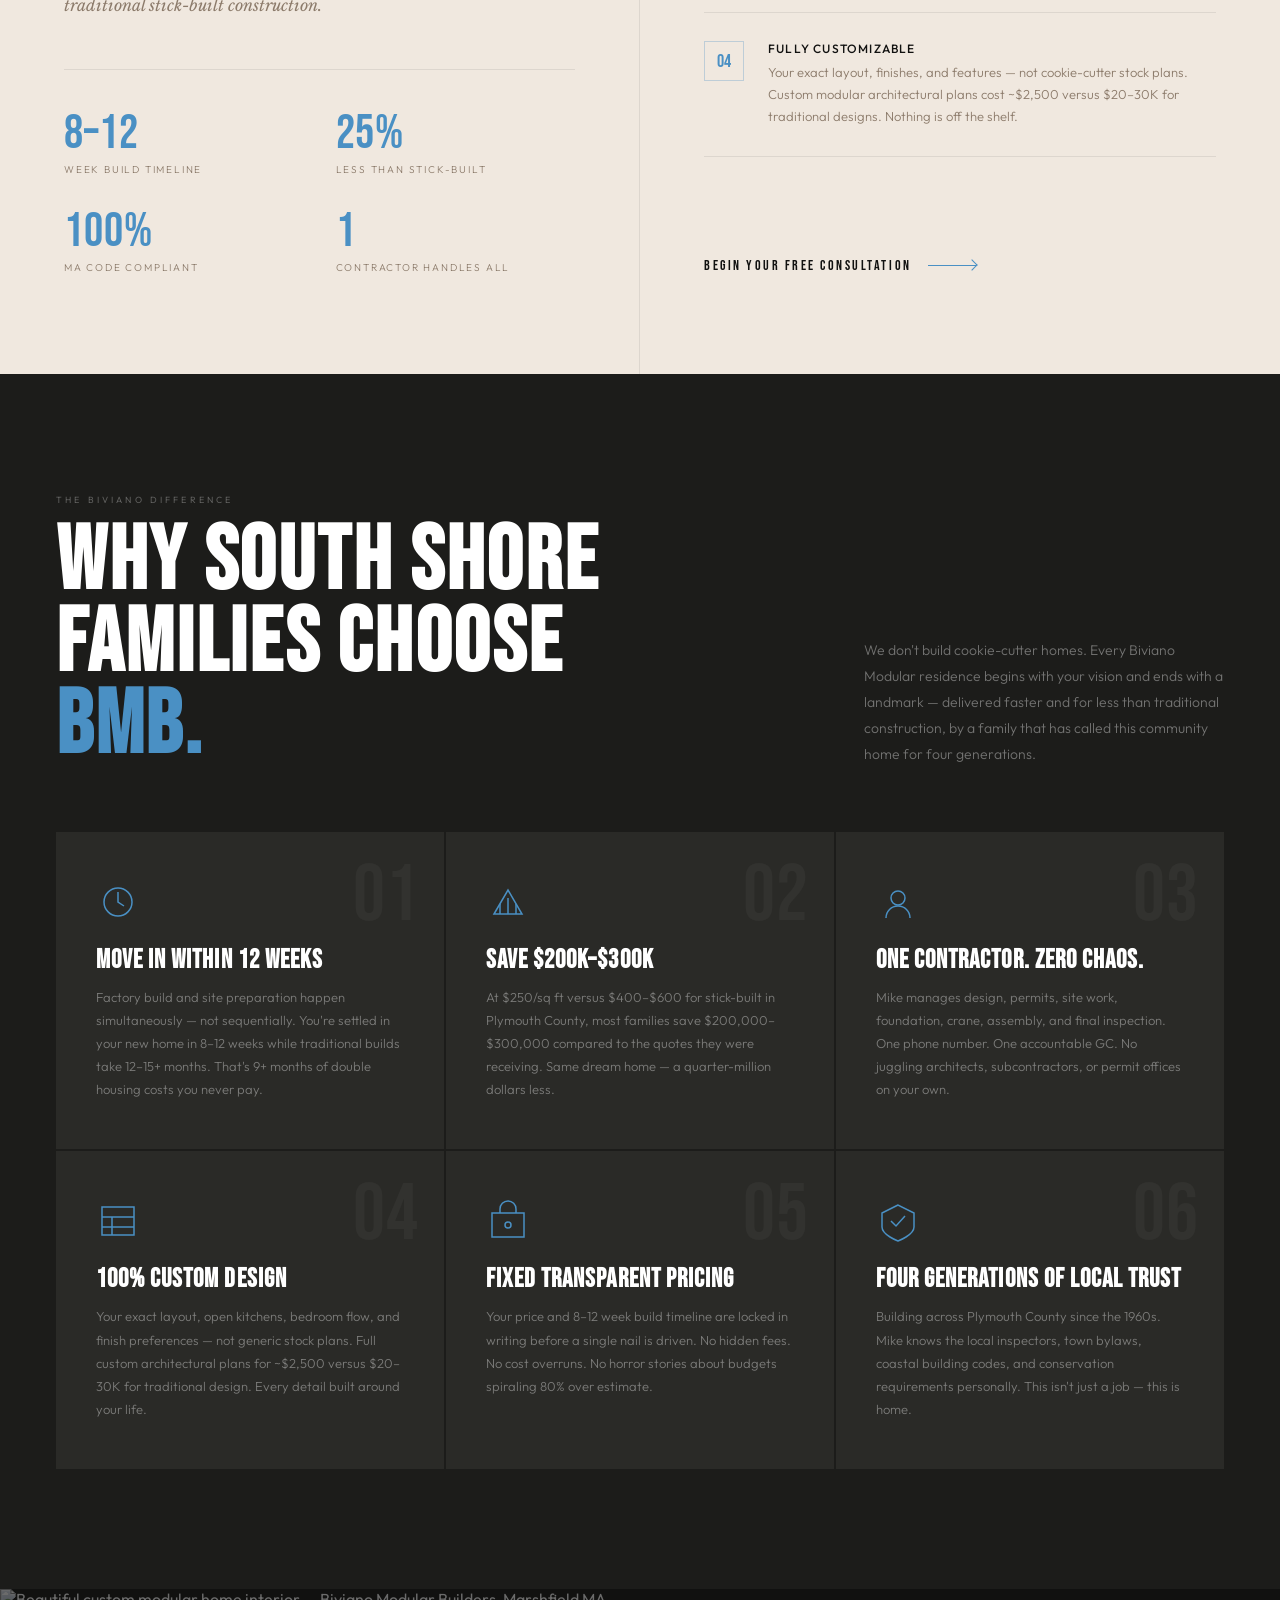
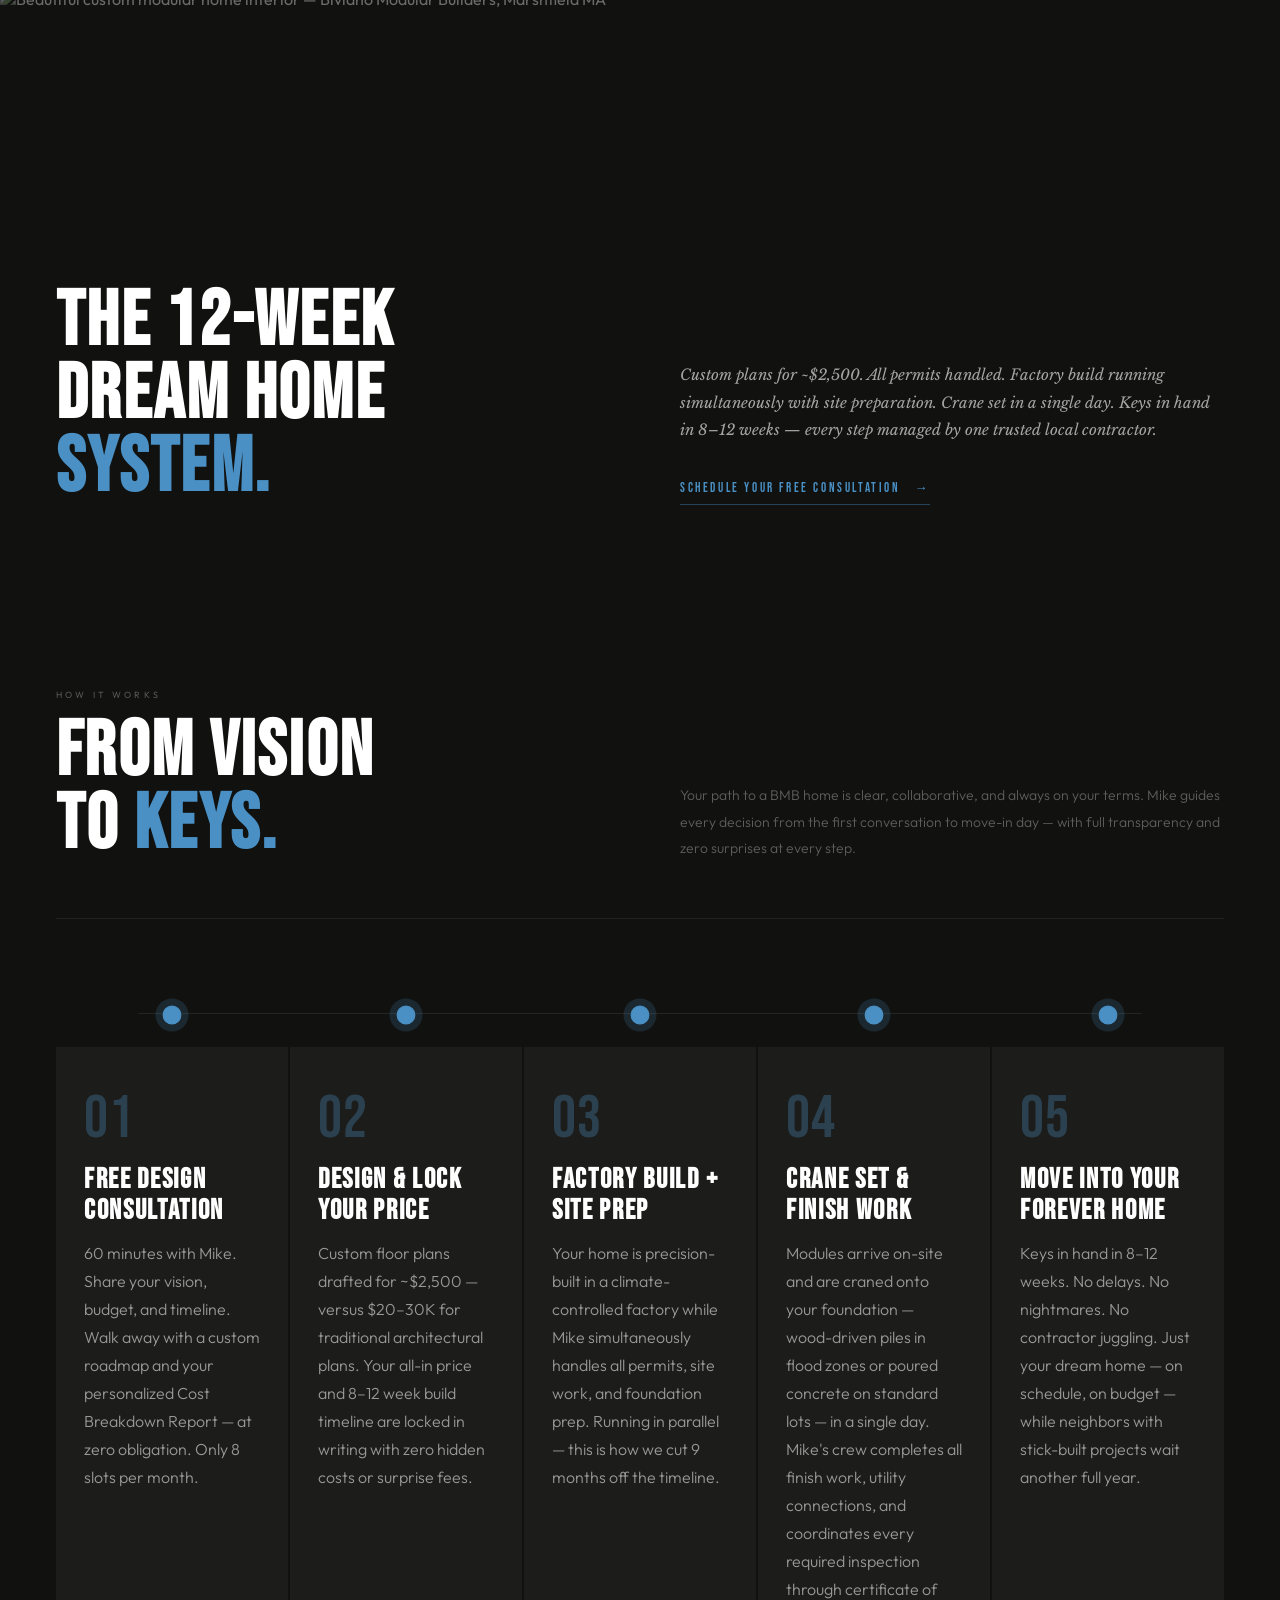
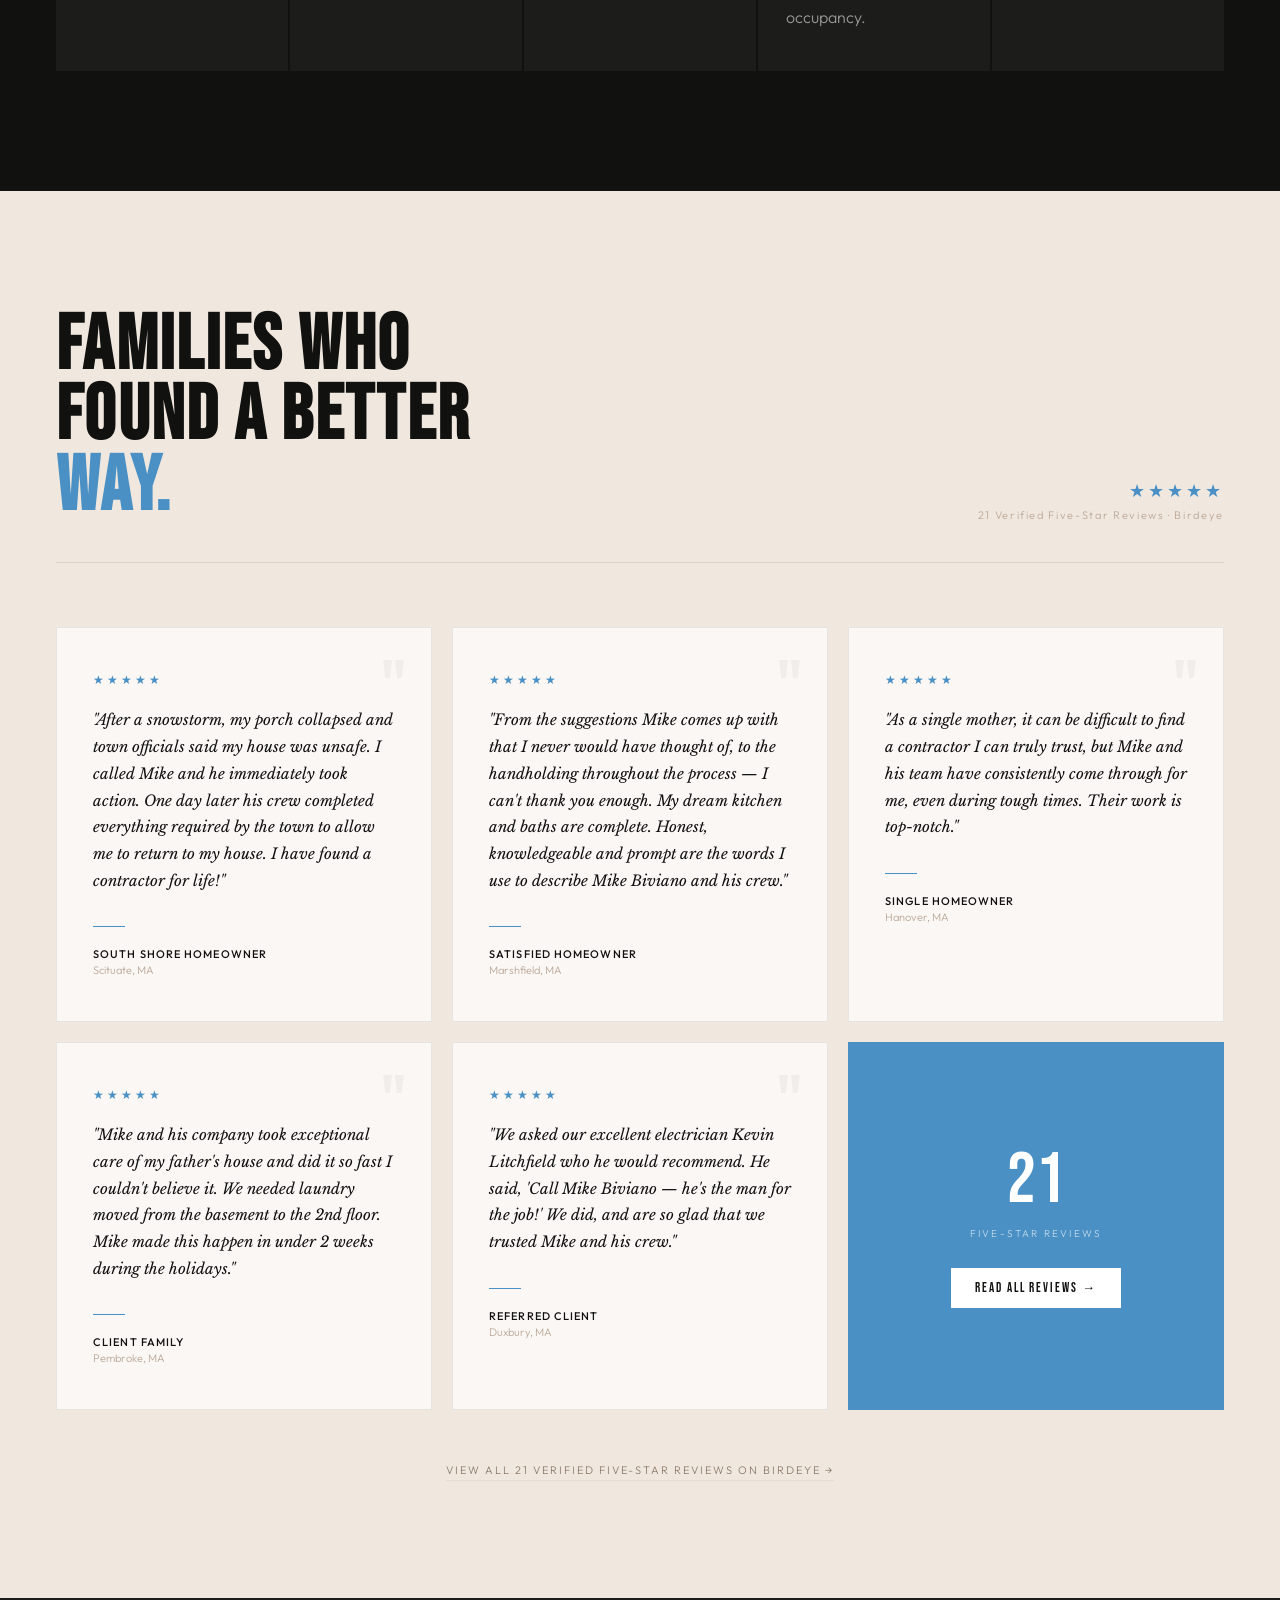
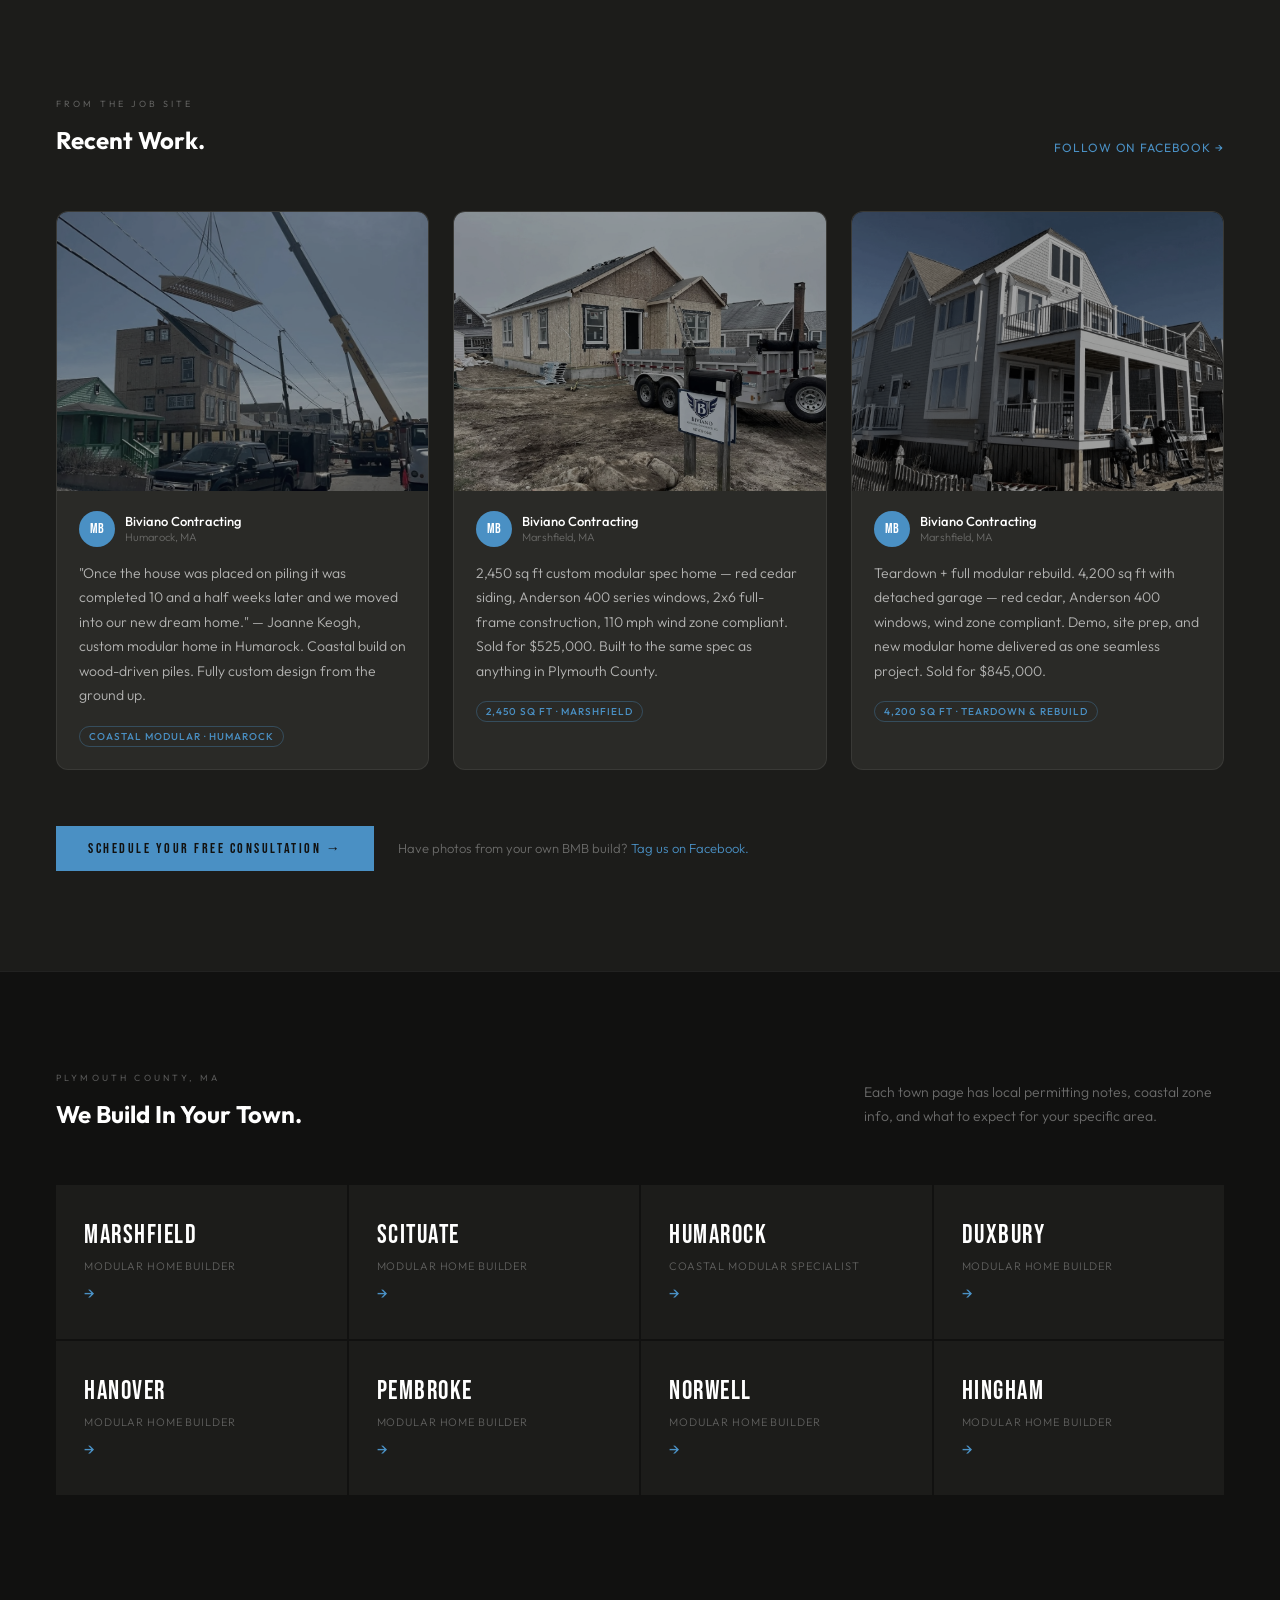
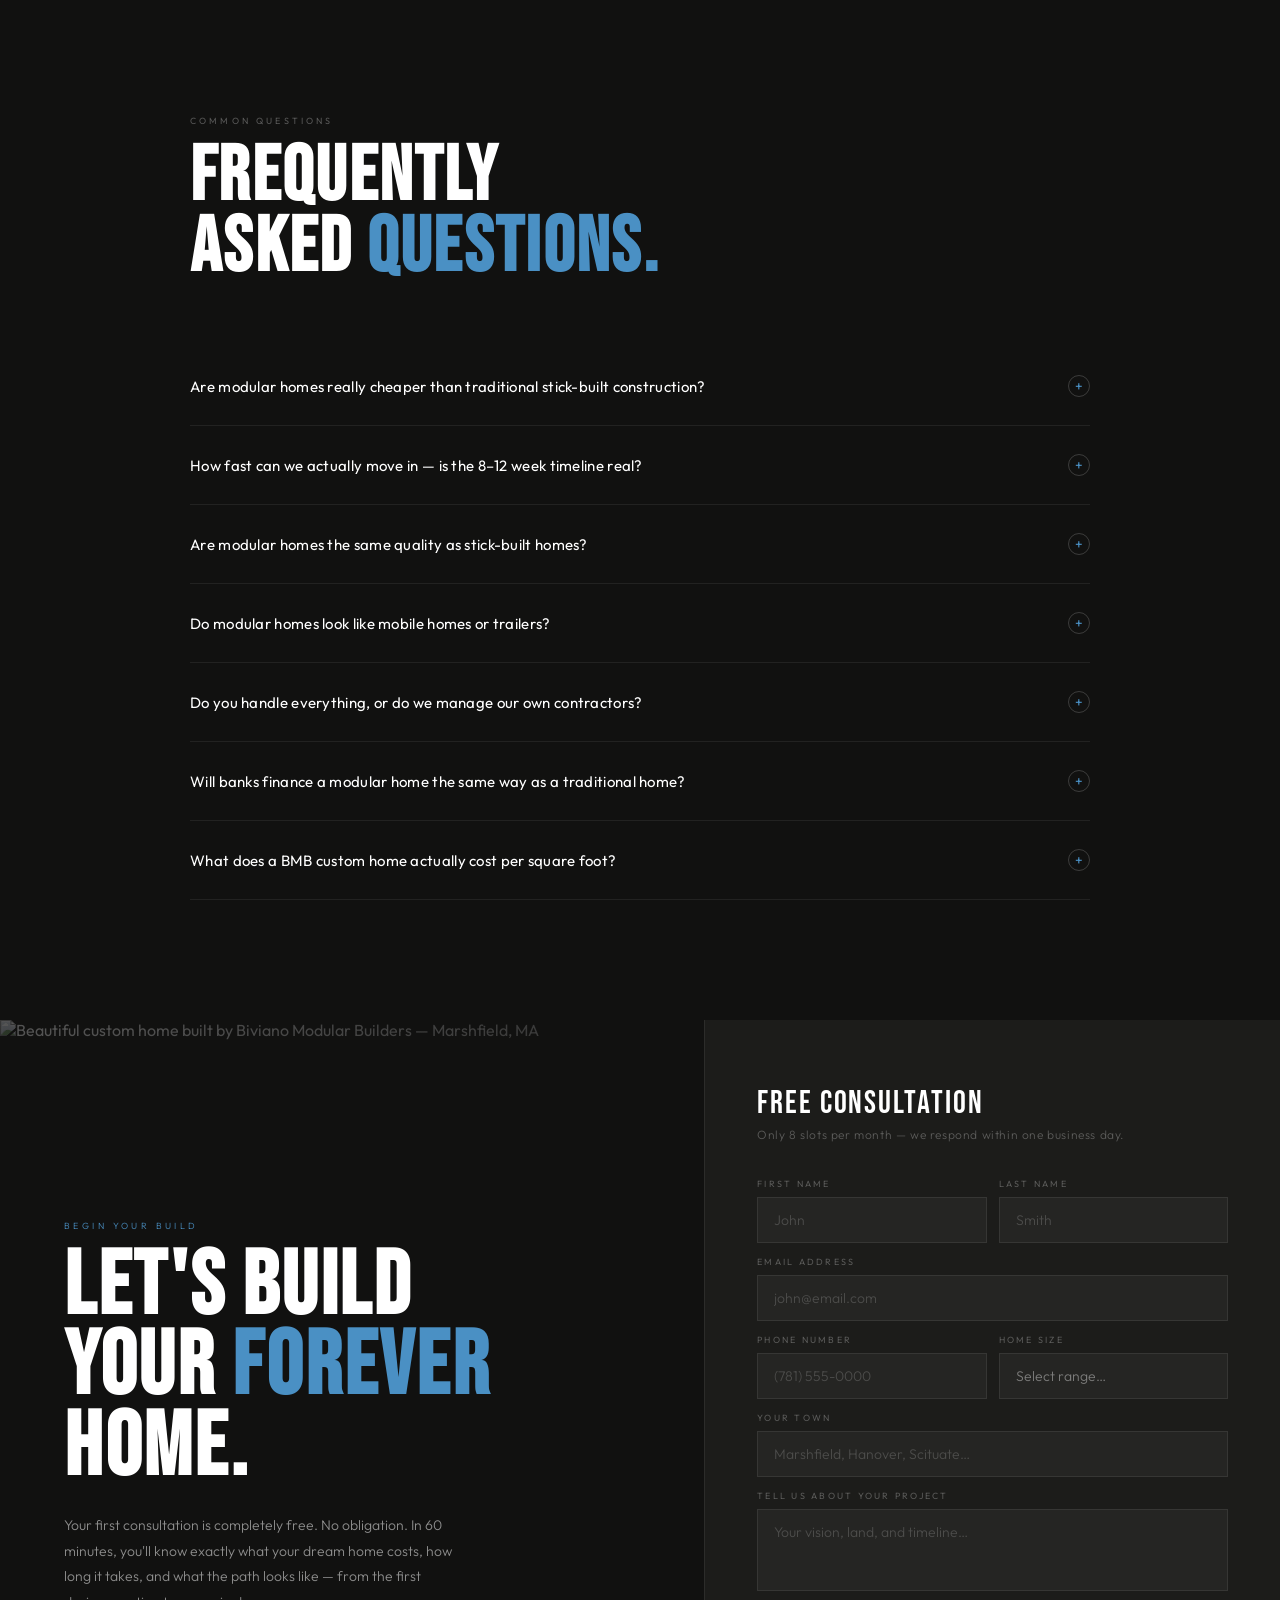
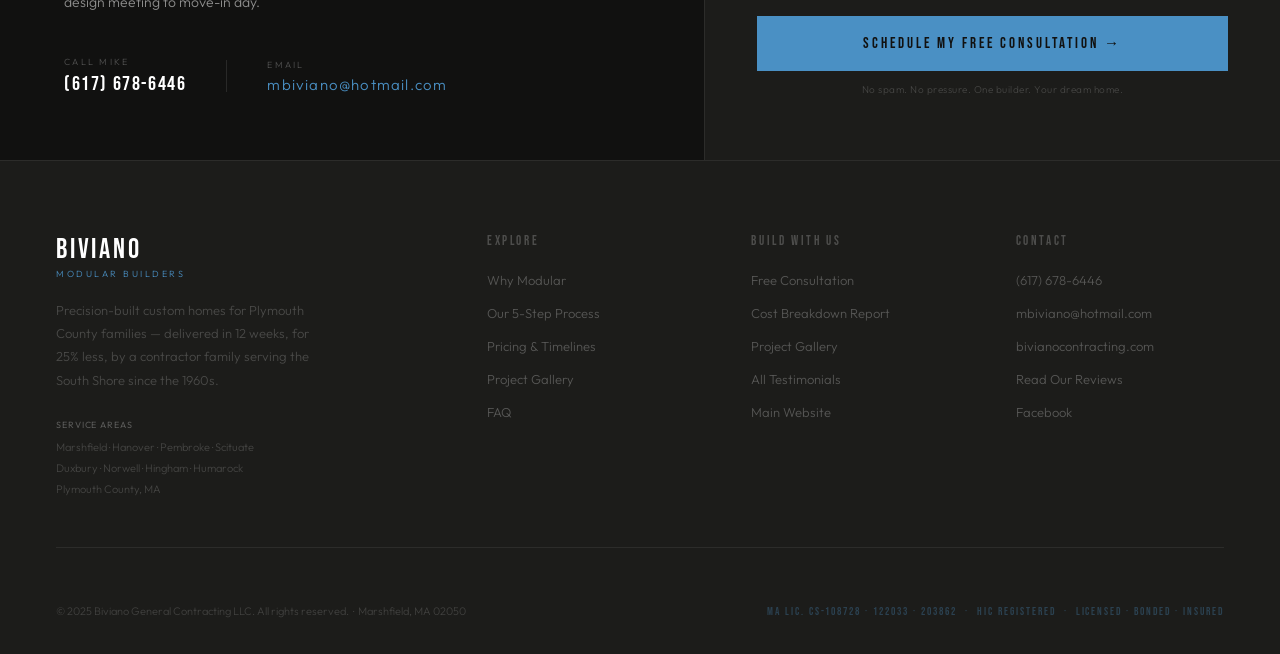
==== commit 2a75b88a: "Homepage: replace 'Photo coming soon' placeholders with real project photos Pulled three modular con" ====
--- a/index.html
+++ b/index.html
@@ -2504,10 +2504,7 @@
       <!-- Card 1 — Joanne Keogh Humarock build -->
       <div class="social-card reveal">
         <div class="social-card-photo">
-          <div class="social-card-photo-placeholder">
-            <svg viewBox="0 0 24 24" fill="none" stroke="currentColor" stroke-width="1.2"><rect x="3" y="3" width="18" height="18" rx="2"/><circle cx="8.5" cy="8.5" r="1.5"/><path d="M21 15l-5-5L5 21"/></svg>
-            <span>Photo coming soon</span>
-          </div>
+          <img src="/photos/social-humarock-crane.jpg" alt="Biviano Modular Builders crane setting a custom modular home on coastal pilings in Humarock, MA" loading="lazy">
         </div>
         <div class="social-card-body">
           <div class="social-card-meta">
@@ -2525,10 +2522,7 @@
       <!-- Card 2 — Marshfield spec home -->
       <div class="social-card reveal reveal-d1">
         <div class="social-card-photo">
-          <div class="social-card-photo-placeholder">
-            <svg viewBox="0 0 24 24" fill="none" stroke="currentColor" stroke-width="1.2"><rect x="3" y="3" width="18" height="18" rx="2"/><circle cx="8.5" cy="8.5" r="1.5"/><path d="M21 15l-5-5L5 21"/></svg>
-            <span>Photo coming soon</span>
-          </div>
+          <img src="/photos/social-marshfield-spec-build.jpg" alt="Biviano Modular Builders 2,450 sq ft custom modular spec home under construction in Marshfield, MA" loading="lazy">
         </div>
         <div class="social-card-body">
           <div class="social-card-meta">
@@ -2546,10 +2540,7 @@
       <!-- Card 3 — Teardown + rebuild -->
       <div class="social-card reveal reveal-d2">
         <div class="social-card-photo">
-          <div class="social-card-photo-placeholder">
-            <svg viewBox="0 0 24 24" fill="none" stroke="currentColor" stroke-width="1.2"><rect x="3" y="3" width="18" height="18" rx="2"/><circle cx="8.5" cy="8.5" r="1.5"/><path d="M21 15l-5-5L5 21"/></svg>
-            <span>Photo coming soon</span>
-          </div>
+          <img src="/photos/social-marshfield-teardown.jpg" alt="Biviano Modular Builders 4,200 sq ft custom modular teardown and rebuild project in Marshfield, MA" loading="lazy">
         </div>
         <div class="social-card-body">
           <div class="social-card-meta">
